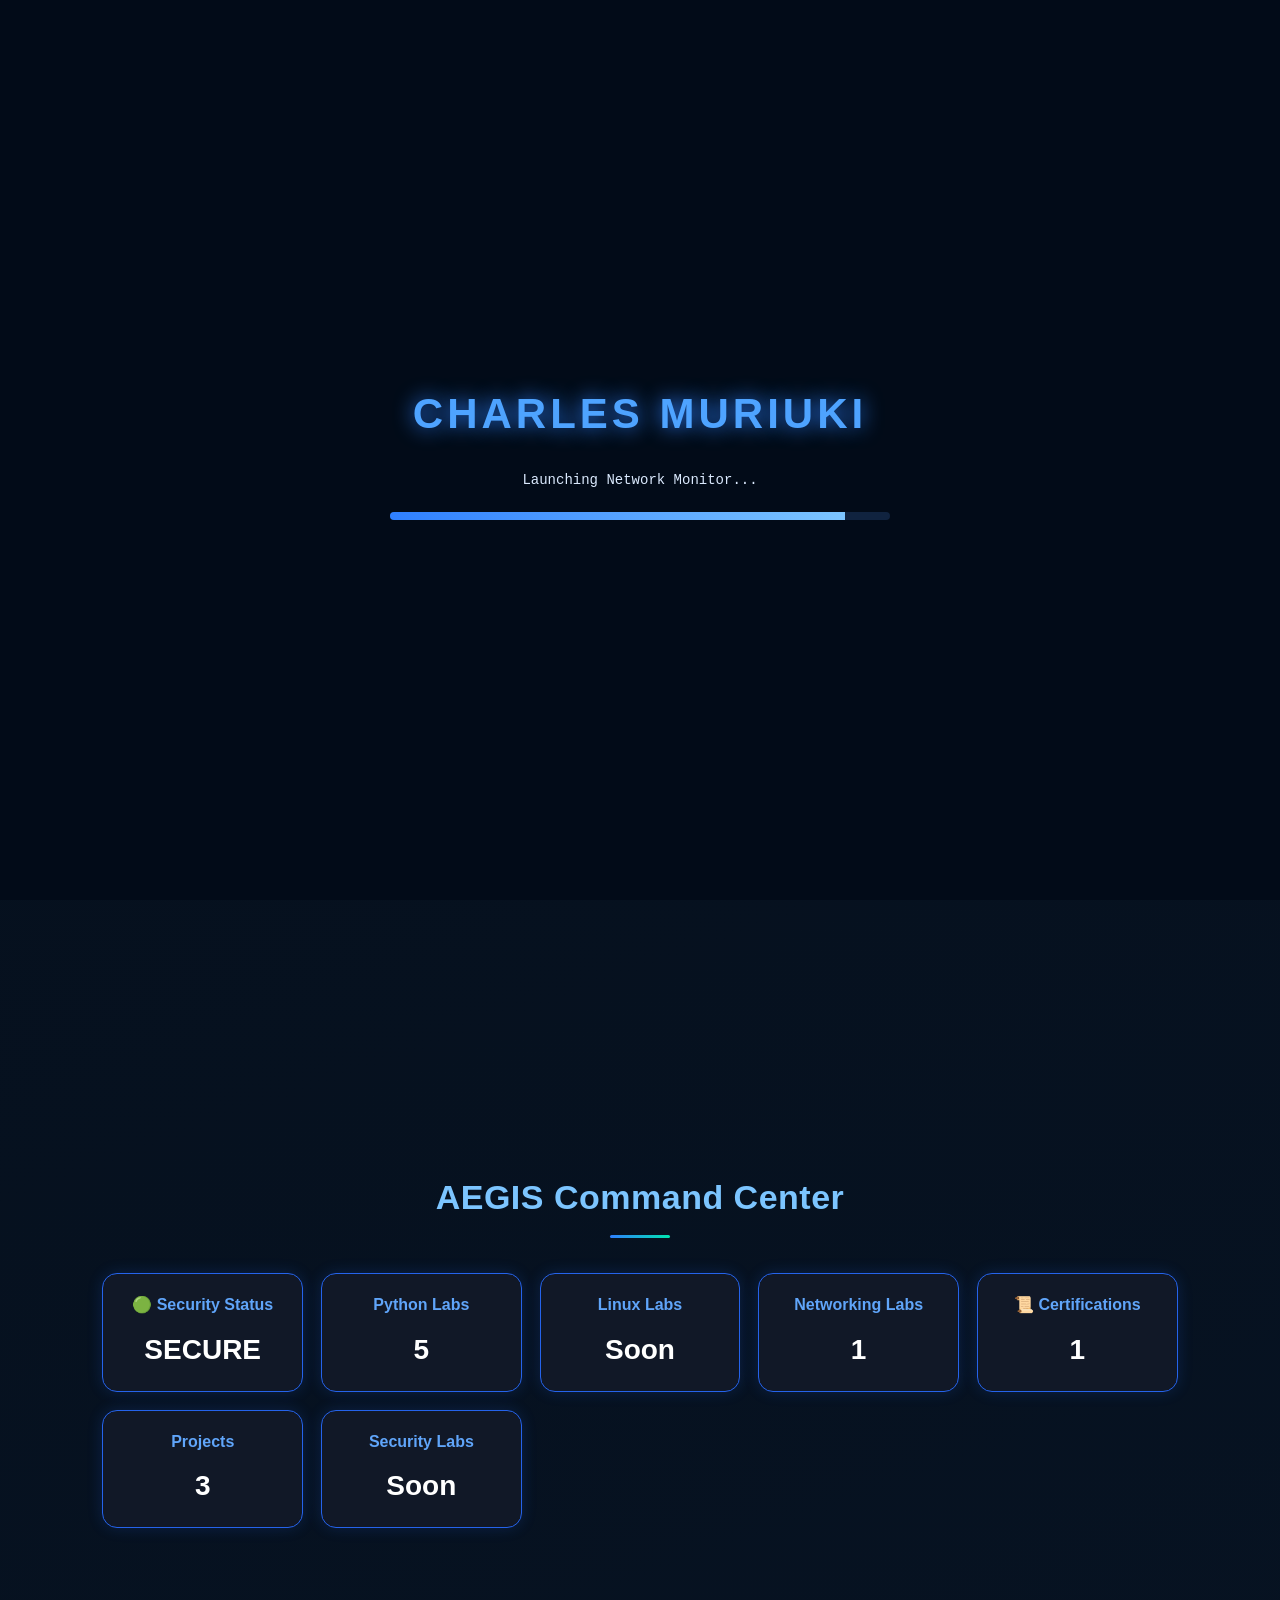
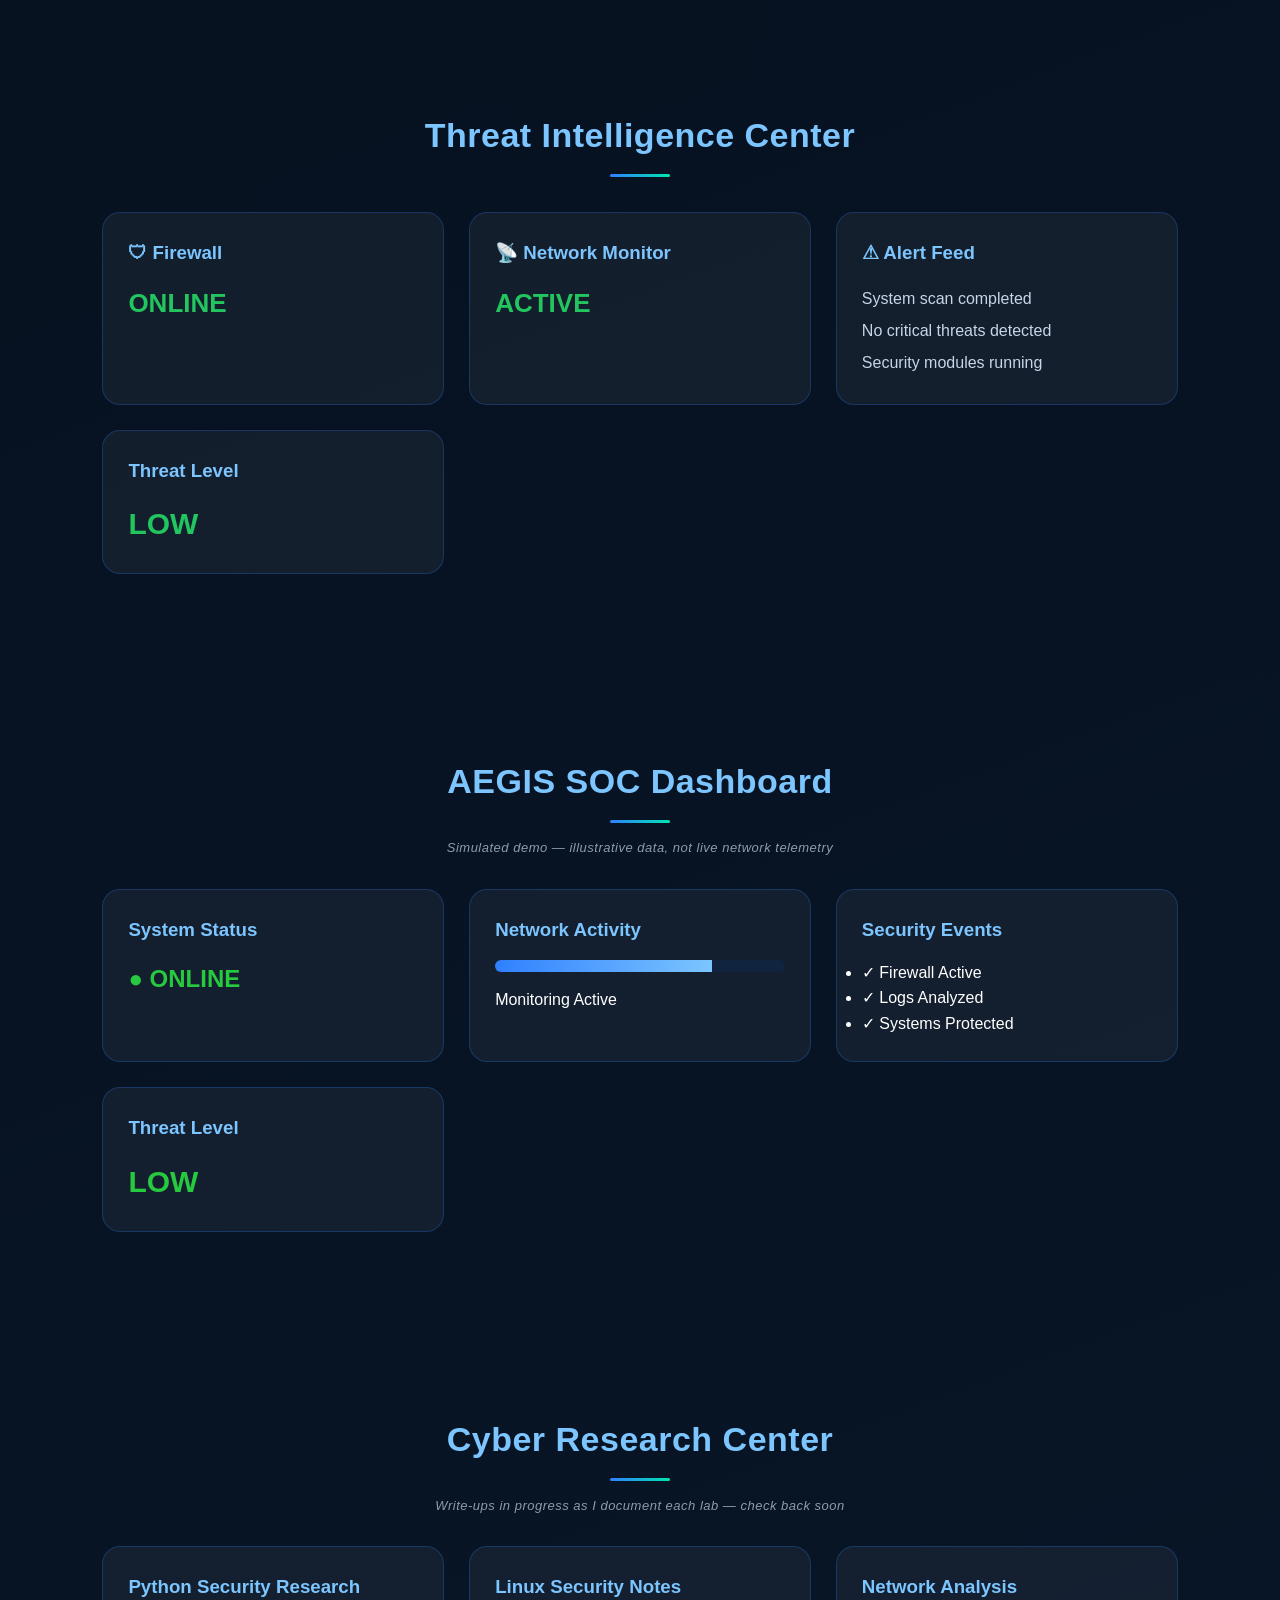
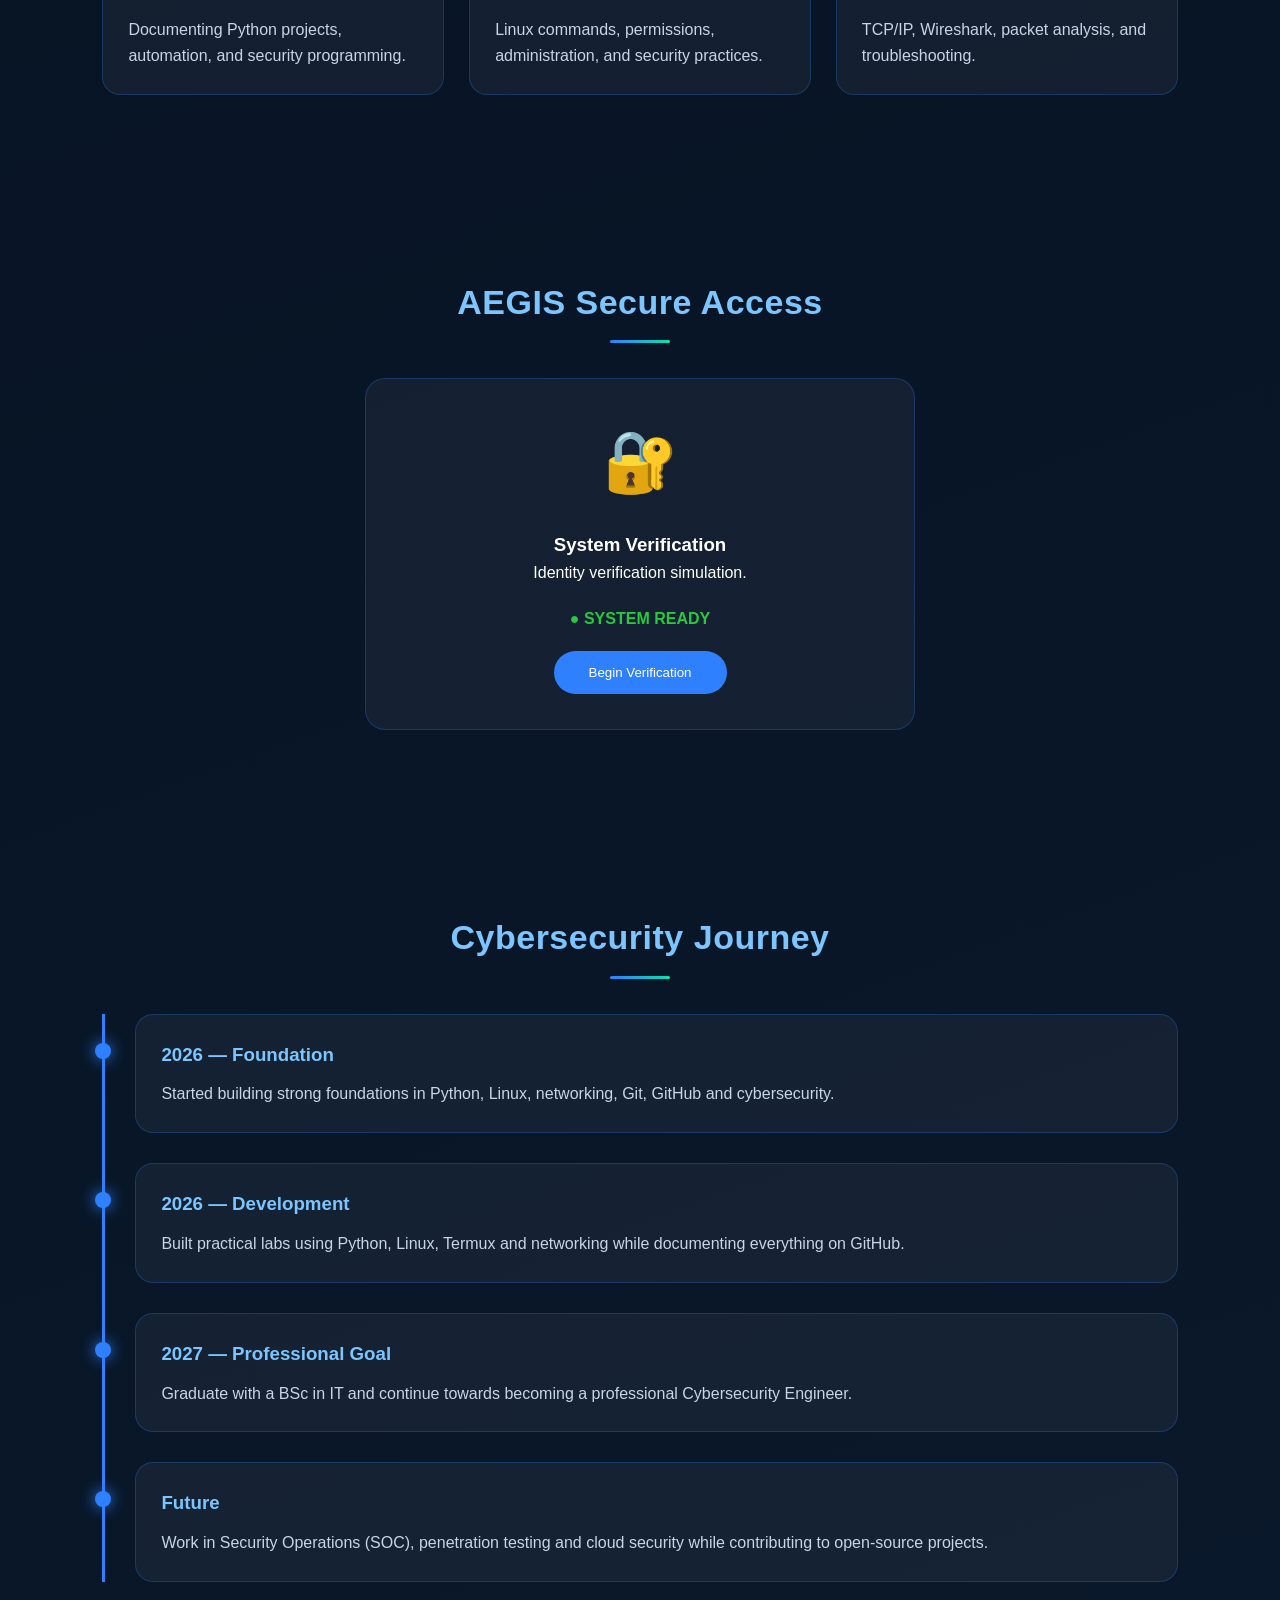
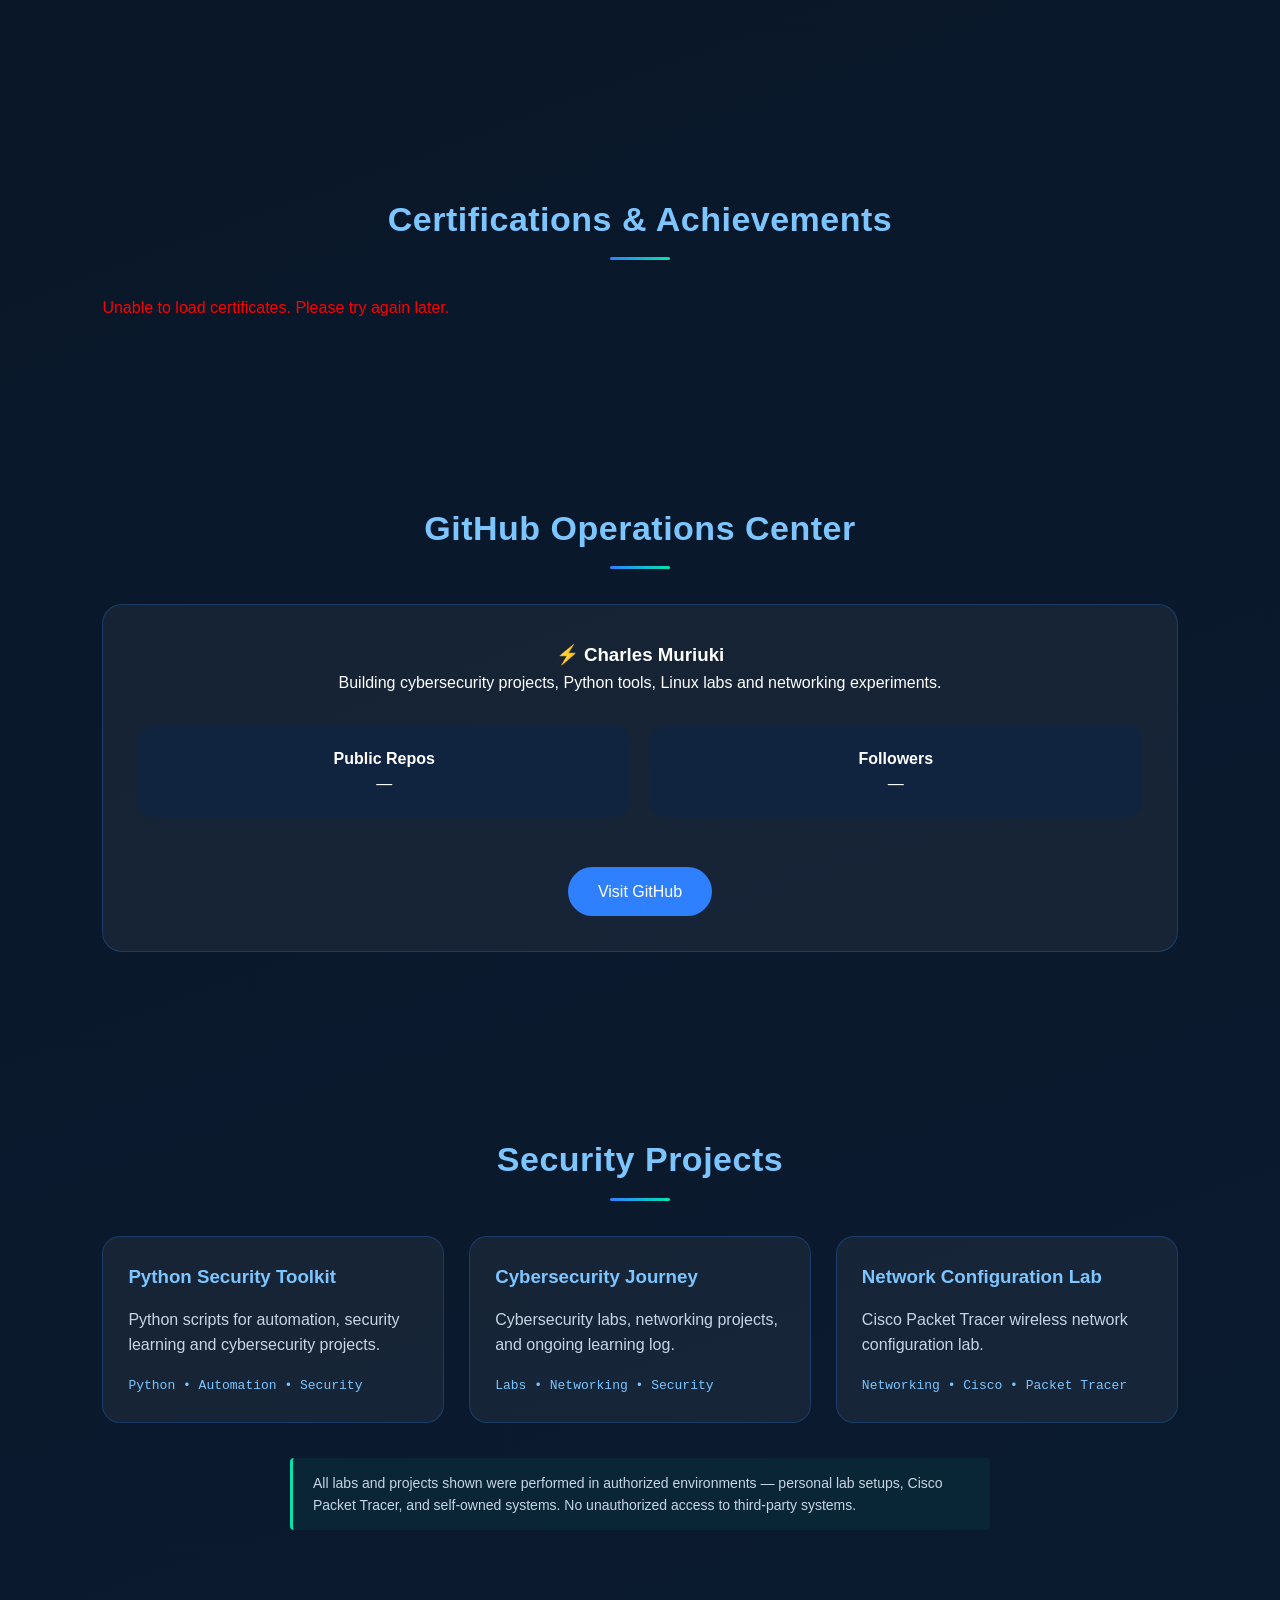
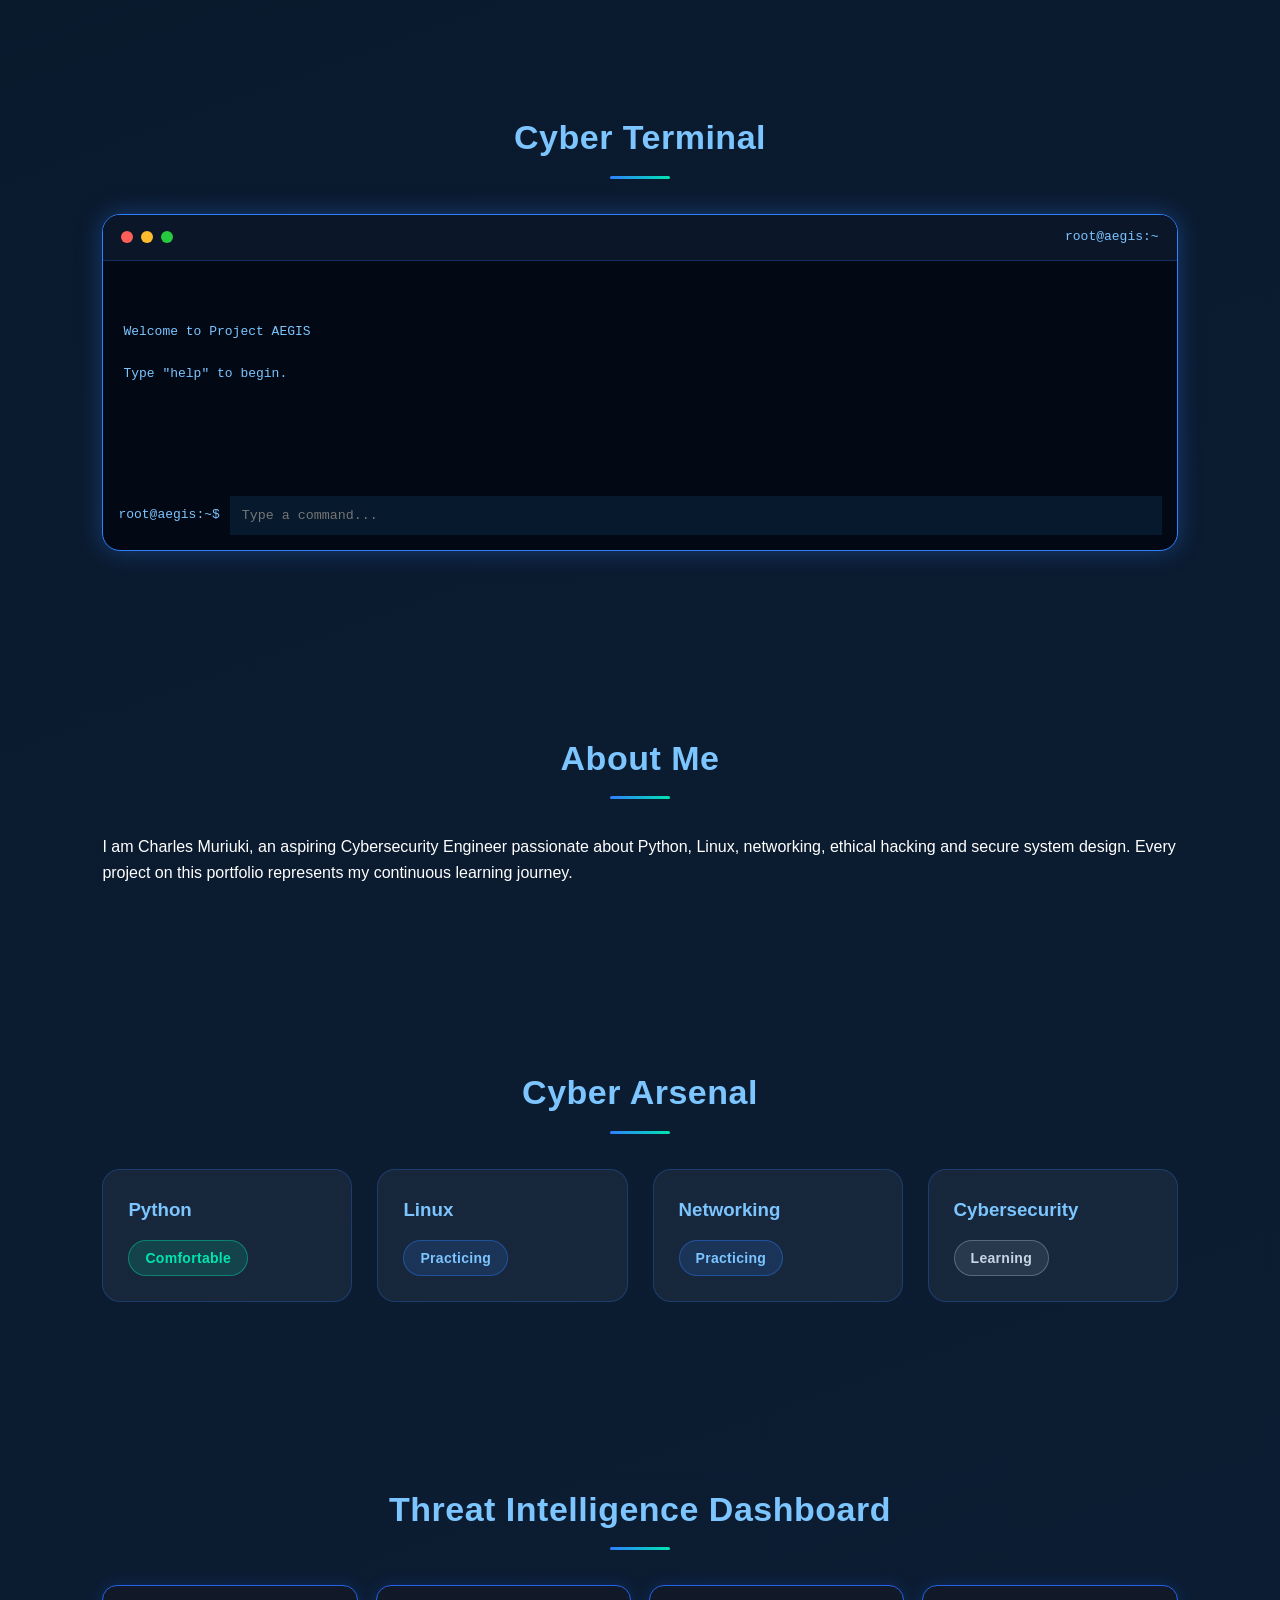
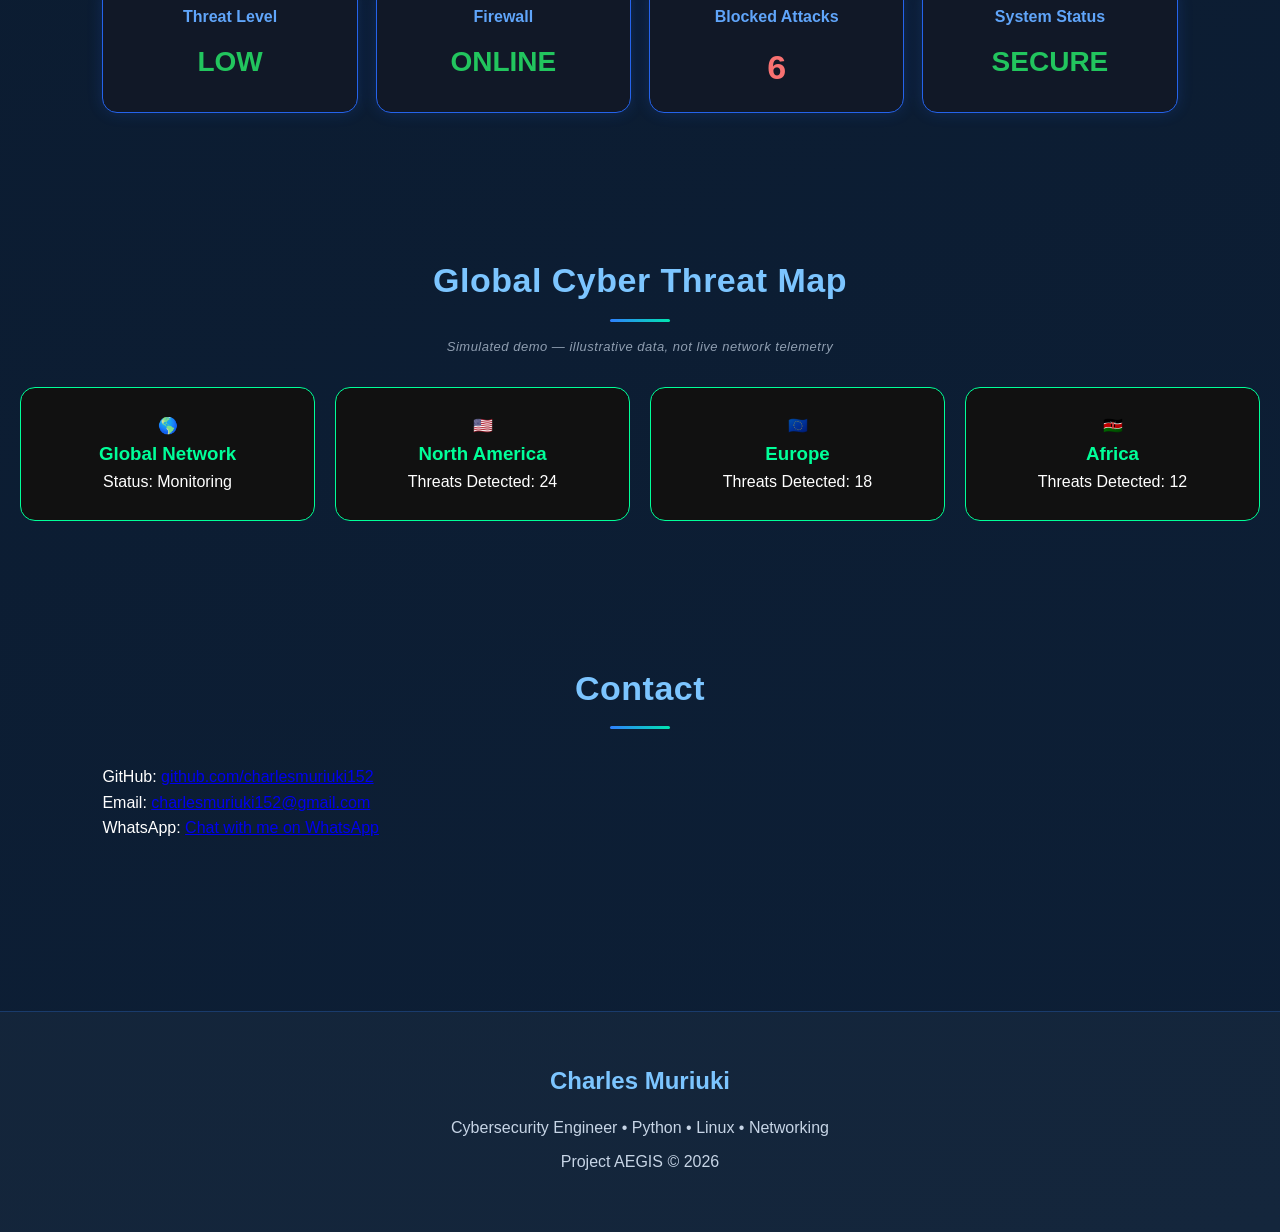
==== index.html @ a52d1a76 "Fix broken GitHub link, remove dead content, honest skill labels, nav fixes" ====
<!DOCTYPE html>
<html lang="en">

<head>

<meta charset="UTF-8">

<meta name="viewport" content="width=device-width, initial-scale=1.0">

<title>Charles Muriuki | Cybersecurity Engineer</title>

<meta name="description"
content="Cybersecurity Engineer Portfolio | Python | Linux | Networking | Cybersecurity">

<meta property="og:title" content="Charles Muriuki | Cybersecurity Engineer">
<meta property="og:description" content="Cybersecurity portfolio showcasing Python security labs, networking projects, and certifications.">
<meta property="og:type" content="website">
<meta property="og:url" content="https://charlesmuriuki152-sketch.github.io/My-Cyber-Security-website-/">
<meta property="og:image" content="https://charlesmuriuki152-sketch.github.io/My-Cyber-Security-website-/assets/og-image.png">
<meta property="og:image:width" content="1200">
<meta property="og:image:height" content="630">

<meta name="twitter:card" content="summary_large_image">
<meta name="twitter:title" content="Charles Muriuki | Cybersecurity Engineer">
<meta name="twitter:description" content="Cybersecurity portfolio showcasing Python security labs, networking projects, and certifications.">
<meta name="twitter:image" content="https://charlesmuriuki152-sketch.github.io/My-Cyber-Security-website-/assets/og-image.png">

<meta name="robots" content="index, follow">
<meta http-equiv="Content-Security-Policy" content="default-src 'self'; style-src 'self' 'unsafe-inline' https://fonts.googleapis.com; font-src https://fonts.gstatic.com; script-src 'self'; img-src 'self' data:; connect-src 'self' https://api.github.com;">

<meta name="referrer" content="strict-origin-when-cross-origin">

<link rel="preconnect" href="https://fonts.googleapis.com">
<link rel="preconnect" href="https://fonts.gstatic.com" crossorigin>
<link rel="stylesheet" href="https://fonts.googleapis.com/css2?family=Rajdhani:wght@500;600;700&family=Inter:wght@400;500;600&display=swap">

<link rel="stylesheet" href="css/style.css?v=20260821d">

<link rel="icon" href="assets/favicon.svg">
<link rel="apple-touch-icon" href="assets/apple-touch-icon.png">

<script type="application/ld+json">
{
  "@context": "https://schema.org",
  "@type": "Person",
  "name": "Charles Muriuki",
  "jobTitle": "Cybersecurity Engineer",
  "url": "https://charlesmuriuki152-sketch.github.io/My-Cyber-Security-website-/",
  "sameAs": [
    "https://github.com/charlesmuriuki152-sketch"
  ],
  "knowsAbout": ["Python", "Linux", "Networking", "Cybersecurity"]
}
</script>

</head>

<body>

<a href="#main-content" class="skip-link">Skip to main content</a>

<!-- =========================
     LOADER
========================= -->

<div id="loader">

<div class="loader-content">

<h1>CHARLES MURIUKI</h1>

<p id="loading-text">Initializing Secure Environment...</p>

<div class="progress-container">

<div id="progress-bar"></div>

</div>

</div>

</div>

<!-- =========================
     PARTICLE BACKGROUND
========================= -->

<canvas id="cyber-bg"></canvas>

<!-- =========================
     NAVIGATION
========================= -->

<nav>

<div class="logo">

AEGIS

</div>

<ul class="nav-links">

<li><a href="#home">Home</a></li>

<li><a href="#about">About</a></li>

<li><a href="#skills">Skills</a></li>

<li><a href="#dashboard">Dashboard</a></li>

<li><a href="#projects">Projects</a></li>

<li><a href="#research">Research</a></li>

<li><a href="#timeline">Journey</a></li>

<li><a href="#certifications">Certificates</a></li>

<li><a href="#github">GitHub</a></li>

<li><a href="#contact">Contact</a></li>

</ul>

</nav>

<!-- =========================
     HERO
========================= -->

<section id="home" class="reveal">

<div class="hero" id="main-content">

<h1 id="typing"></h1>

<h2>Charles Muriuki</h2>

<p>

Ethical Hacker • Python Developer • Linux Enthusiast • Future SOC Analyst

</p>

<button class="status-badge" id="opportunityBtn" type="button">

    <span class="opportunity-text">
        Am available for: click here..
    </span>


    <span class="aegis-scanner" aria-hidden="true"></span>
</button>

<a href="#projects" class="btn">

Explore My Work

</a>

</div>

</section>

<!-- =========================
     COMMAND CENTER
========================= -->

<section id="dashboard" class="reveal">

<h2>AEGIS Command Center</h2>

<div class="dashboard-grid">

<div class="dashboard-card">

<h3>🟢 Security Status</h3>

<p>SECURE</p>

</div>

<div class="dashboard-card">

<h3>Python Labs</h3>

<p id="pythonCount">0</p>

</div>

<div class="dashboard-card">

<h3>Linux Labs</h3>

<p id="linuxCount">0</p>

</div>

<div class="dashboard-card">

<h3>Networking Labs</h3>

<p id="networkCount">0</p>

</div>

<div class="dashboard-card">

<h3>📜 Certifications</h3>

<p id="certCount">0</p>

</div>


<div class="dashboard-card">

<h3>Projects</h3>

<p id="projectCount">0</p>

</div>

<div class="dashboard-card">

<h3>Security Labs</h3>

<p id="securityCount">0</p>
</div>
</div>
</section>

<!-- =========================
     THREAT INTELLIGENCE CENTER
========================= -->

<section id="threat-panel" class="reveal">

<h2>Threat Intelligence Center</h2>

<div class="threat-grid">

<div class="threat-card">

<h3>🛡 Firewall</h3>

<p class="online">ONLINE</p>

</div>

<div class="threat-card">

<h3>📡 Network Monitor</h3>

<p class="online">ACTIVE</p>

</div>

<div class="threat-card">

<h3>⚠ Alert Feed</h3>

<ul id="alerts">

<li>System scan completed</li>

<li>No critical threats detected</li>

<li>Security modules running</li>

</ul>

</div>

<div class="threat-card">

<h3>Threat Level</h3>

<p class="level">LOW</p>

</div>

</div>

</section>

<!-- =========================
     SOC DASHBOARD
========================= -->

<section id="soc" class="reveal">

<h2>AEGIS SOC Dashboard</h2>

<p class="demo-label">Simulated demo — illustrative data, not live network telemetry</p>

<div class="soc-grid">

<div class="soc-card">

<h3>System Status</h3>

<div class="status-online">

● ONLINE

</div>

</div>

<div class="soc-card">

<h3>Network Activity</h3>

<div class="activity-bar">

<span></span>

</div>

<p>Monitoring Active</p>

</div>

<div class="soc-card">

<h3>Security Events</h3>

<ul>

<li>✓ Firewall Active</li>

<li>✓ Logs Analyzed</li>

<li>✓ Systems Protected</li>

</ul>

</div>

<div class="soc-card">

<h3>Threat Level</h3>

<p class="low-threat">

LOW

</p>

</div>

</div>

</section>

<!-- =========================
     RESEARCH CENTER
========================= -->

<section id="research" class="reveal">

<h2>Cyber Research Center</h2>

<p class="demo-label">Write-ups in progress as I document each lab — check back soon</p>

<div class="research-grid">

<div class="research-card">

<h3>Python Security Research</h3>

<p>

Documenting Python projects, automation, and security programming.

</p>

</div>

<div class="research-card">

<h3>Linux Security Notes</h3>

<p>

Linux commands, permissions, administration, and security practices.

</p>

</div>

<div class="research-card">

<h3>Network Analysis</h3>

<p>

TCP/IP, Wireshark, packet analysis, and troubleshooting.

</p>

</div>

</div>

</section>

<!-- =========================
     SECURE ACCESS
========================= -->

<section id="access" class="reveal">

<h2>AEGIS Secure Access</h2>

<div class="access-panel">

<div class="lock-icon">

🔐

</div>

<h3>

System Verification

</h3>

<p>

Identity verification simulation.

</p>

<div class="verify-status">

● SYSTEM READY

</div>

<button id="scanButton">

Begin Verification

</button>

<p id="scanResult"></p>

</div>

</section>

<!-- =========================
     CYBERSECURITY JOURNEY
========================= -->

<section id="timeline" class="reveal">

<h2>Cybersecurity Journey</h2>

<div class="timeline">

<div class="timeline-item">

<h3>2026 — Foundation</h3>

<p>

Started building strong foundations in Python,
Linux, networking, Git, GitHub and cybersecurity.

</p>

</div>

<div class="timeline-item">

<h3>2026 — Development</h3>

<p>

Built practical labs using Python, Linux,
Termux and networking while documenting
everything on GitHub.

</p>

</div>

<div class="timeline-item">

<h3>2027 — Professional Goal</h3>

<p>

Graduate with a BSc in IT and continue
towards becoming a professional
Cybersecurity Engineer.

</p>

</div>

<div class="timeline-item">

<h3>Future</h3>

<p>

Work in Security Operations (SOC),
penetration testing and cloud security
while contributing to open-source projects.

</p>

</div>

</div>

</section>

<!-- =========================
     CERTIFICATIONS
========================= -->

<section id="certifications" class="reveal">

<h2>Certifications & Achievements</h2>

<div class="cert-grid" id="certificate-categories">
</div>


</section>



<!-- =========================
     GITHUB
========================= -->

<section id="github" class="reveal">

<h2>GitHub Operations Center</h2>

<div class="github-card">

<h3>⚡ Charles Muriuki</h3>

<p>

Building cybersecurity projects,
Python tools, Linux labs and networking
experiments.

</p>

<div class="github-stats">

<div>

<h4>Public Repos</h4>

<p id="githubRepoCount">—</p>

</div>

<div>

<h4>Followers</h4>

<p id="githubFollowerCount">—</p>

</div>

</div>

<a href="https://github.com/charlesmuriuki152-sketch"
target="_blank">

Visit GitHub

</a>

</div>

</section>

<!-- =========================
     PROJECTS
========================= -->

<section id="projects" class="reveal">

<h2>Security Projects</h2>

<div class="projects-grid">

<a href="https://github.com/charlesmuriuki152-sketch/PYTHON-" target="_blank" rel="noopener" class="project-card">

<h3>Python Security Toolkit</h3>

<p>

Python scripts for automation,
security learning and cybersecurity projects.

</p>

<div class="tech">

Python • Automation • Security

</div>

</a>

<a href="https://github.com/charlesmuriuki152-sketch/Cybersecurity-Journey" target="_blank" rel="noopener" class="project-card">

<h3>Cybersecurity Journey</h3>

<p>

Cybersecurity labs,
networking projects,
and ongoing learning log.

</p>

<div class="tech">

Labs • Networking • Security

</div>

</a>

<a href="https://github.com/charlesmuriuki152-sketch/Packet-Tracer" target="_blank" rel="noopener" class="project-card">

<h3>Network Configuration Lab</h3>

<p>

Cisco Packet Tracer
wireless network
configuration lab.

</p>

<div class="tech">

Networking • Cisco • Packet Tracer

</div>

</a>

</div>

<p class="ethics-note">
All labs and projects shown were performed in authorized environments —
personal lab setups, Cisco Packet Tracer, and self-owned systems. No
unauthorized access to third-party systems.
</p>

</section>

<!-- =========================
     TERMINAL
========================= -->

<section id="terminal" class="reveal">

<h2>Cyber Terminal</h2>

<div class="terminal-window">

<div class="terminal-header">

<div class="terminal-buttons">

<span class="red"></span>

<span class="yellow"></span>

<span class="green"></span>

</div>

<div class="terminal-title">

root@aegis:~

</div>

</div>

<div id="terminal-output">

Welcome to Project AEGIS

Type "help" to begin.

</div>

<div class="terminal-input-row">

<span class="prompt">

root@aegis:~$

</span>

<input
id="terminal-input"
type="text"
autocomplete="off"
aria-label="Terminal command input"
placeholder="Type a command...">

</div>

</div>

</section>

<!-- =========================
     ABOUT
========================= -->

<section id="about" class="reveal">

<h2>About Me</h2>

<p>

I am Charles Muriuki, an aspiring Cybersecurity Engineer
passionate about Python, Linux, networking,
ethical hacking and secure system design.

Every project on this portfolio represents
my continuous learning journey.

</p>

</section>

<!-- =========================
     SKILLS
========================= -->

<section id="skills" class="reveal">

<h2>Cyber Arsenal</h2>

<div class="cards">

<div class="skill-box">

<h3>Python</h3>

<span class="skill-level level-high">Comfortable</span>

</div>

<div class="skill-box">

<h3>Linux</h3>

<span class="skill-level level-mid">Practicing</span>

</div>

<div class="skill-box">

<h3>Networking</h3>

<span class="skill-level level-mid">Practicing</span>

</div>

<div class="skill-box">

<h3>Cybersecurity</h3>

<span class="skill-level level-learning">Learning</span>

</div>

</div>

</section>

<section id="threats" class="reveal">

<h2>Threat Intelligence Dashboard</h2>

<div class="dashboard-grid">

<div class="dashboard-card">

<h3>Threat Level</h3>

<p class="level">LOW</p>

</div>

<div class="dashboard-card">

<h3>Firewall</h3>

<p class="online">ONLINE</p>

</div>

<div class="dashboard-card">

<h3>Blocked Attacks</h3>

<p id="blockedCount">0</p>

</div>

<div class="dashboard-card">

<h3>System Status</h3>

<p class="online">SECURE</p>

</div>

</div>

</section>
<!-- ==========================
     GLOBAL THREAT MAP
========================== -->

<section id="map" class="reveal">

<h2>Global Cyber Threat Map</h2>

<p class="demo-label">Simulated demo — illustrative data, not live network telemetry</p>

<div class="threat-map">

<div class="country">
🌎
<h3>Global Network</h3>
<p>Status: Monitoring</p>
</div>

<div class="country">
🇺🇸
<h3>North America</h3>
<p>Threats Detected: 24</p>
</div>

<div class="country">
🇪🇺
<h3>Europe</h3>
<p>Threats Detected: 18</p>
</div>

<div class="country">
🇰🇪
<h3>Africa</h3>
<p>Threats Detected: 12</p>
</div>

</div>

</section>
<!-- =========================
     CONTACT
========================= -->

<section id="contact" class="reveal">

<h2>Contact</h2>

<p>

GitHub:
<a href="https://github.com/charlesmuriuki152-sketch" target="_blank" rel="noopener noreferrer">

github.com/charlesmuriuki152

</a>

</p>

<p>

Email:
<a href="mailto:charlesmuriuki152@gmail.com">
charlesmuriuki152@gmail.com
</a>

</p>

<p>

WhatsApp:
<a href="https://wa.me/254756152477" target="_blank" rel="noopener">
Chat with me on WhatsApp
</a>

</p>

</section>

<!-- =========================
     FOOTER
========================= -->

<footer>

<h2>Charles Muriuki</h2>

<p>

Cybersecurity Engineer • Python • Linux • Networking

</p>

<p>

Project AEGIS © 2026

</p>

</footer>

 <script src="js/script.js?v=20260821d"></script> 
 <script src="js/certificates.js?v=20260821d"></script> 


<!-- =========================
     CYBERSECURITY OPPORTUNITIES MODAL
========================= -->
<div id="opportunityModal" class="opportunity-modal">

    <div class="opportunity-modal-content">

        <button class="opportunity-close" id="closeOpportunity" type="button">
            &times;
        </button>

        <p class="opportunity-label">CURRENTLY OPEN TO</p>

        <h2>Cybersecurity Opportunities</h2>

        <p class="opportunity-intro">
            I am open to opportunities where I can apply and continue
            developing my cybersecurity skills.
        </p>

        <div class="opportunity-list">

            <div class="opportunity-item">
                <span>🛡️</span>
                <div>
                    <strong>Cybersecurity Internships</strong>
                    <p>Hands-on security operations and practical experience.</p>
                </div>
            </div>

            <div class="opportunity-item">
                <span>🛰️</span>
                <div>
                    <strong>SOC Analyst / SOC Internships</strong>
                    <p>Security monitoring, incident analysis and threat detection.</p>
                </div>
            </div>

            <div class="opportunity-item">
                <span>☁️</span>
                <div>
                    <strong>Cloud Security</strong>
                    <p>Cloud infrastructure security and security monitoring.</p>
                </div>
            </div>

            <div class="opportunity-item">
                <span>🧑‍💻</span>
                <div>
                    <strong>Ethical Hacking & Penetration Testing</strong>
                    <p>Vulnerability assessment, reconnaissance and security testing.</p>
                </div>
            </div>

            <div class="opportunity-item">
                <span>🔐</span>
                <div>
                    <strong>Junior Cybersecurity Roles</strong>
                    <p>Entry-level roles focused on practical security engineering.</p>
                </div>
            </div>

            <div class="opportunity-item">
                <span>⚙️</span>
                <div>
                    <strong>Security Engineering Opportunities</strong>
                    <p>Building, securing and improving technical systems.</p>
                </div>
            </div>

        </div>

        <button class="opportunity-contact" id="contactOpportunity" type="button">
            Contact Charles
        </button>

    </div>

</div>

</body>

</html>
---- css/style.css ----
/* ======================================
   PROJECT AEGIS v2
   Author: Charles Muriuki
====================================== */

/* Fonts loaded via <link> in index.html head for faster, more reliable loading */

:root{

--bg:#050f1c;
--bg2:#0d1f36;
--primary:#2f80ff;
--secondary:#7cc5ff;
--accent:#00e5b0;
--text:#ffffff;
--muted:#c7d5e6;
--card:rgba(255,255,255,.05);
--card-border:rgba(47,128,255,.25);

}

*{

margin:0;
padding:0;
box-sizing:border-box;

}

html{

scroll-behavior:smooth;
max-width:100%;
overflow-x:hidden;

}

body{

font-family:'Inter',Arial,Helvetica,sans-serif;
background:linear-gradient(160deg,var(--bg),var(--bg2));
color:var(--text);
overflow-x:hidden;
line-height:1.6;

}

h1,h2,h3,.logo{

font-family:'Rajdhani','Inter',Arial,sans-serif;

}

/* ==========================
   PARTICLE BACKGROUND
========================== */

#cyber-bg{

position:fixed;
top:0;
left:0;
width:100%;
height:100%;
z-index:-1;

}

/* ==========================
   NAVIGATION
========================== */

nav{

position:fixed;
top:0;
left:0;
width:100%;
display:flex;
justify-content:space-between;
align-items:center;
padding:18px 8%;
background:rgba(6,19,33,.95);
backdrop-filter:blur(10px);
border-bottom:1px solid rgba(47,128,255,.25);
z-index:1000;

}

.logo{

font-size:28px;
font-weight:bold;
letter-spacing:3px;
color:var(--secondary);

}

.nav-links{

display:flex;
list-style:none;
gap:25px;

}

.nav-links a{

text-decoration:none;
color:white;
transition:.3s;

}

.nav-links a:hover{

color:var(--secondary);

}

/* ==========================
   HERO
========================== */

.hero{

min-height:100vh;
display:flex;
flex-direction:column;
justify-content:center;
align-items:center;
text-align:center;
padding:120px 20px 60px;

}

.hero h1{

font-size:52px;
font-weight:700;
letter-spacing:1px;
background:linear-gradient(90deg,var(--secondary),var(--accent));
-webkit-background-clip:text;
background-clip:text;
color:transparent;
text-shadow:0 0 30px rgba(47,128,255,.35);
margin-bottom:20px;

}

.hero h2{

font-size:30px;
margin-bottom:20px;

}

.hero p{

max-width:700px;
font-size:18px;
color:var(--muted);

}

.btn{

display:inline-block;
margin-top:35px;
padding:14px 35px;
background:linear-gradient(135deg,var(--primary),#1b5fd6);
color:white;
font-weight:600;
letter-spacing:.5px;
text-decoration:none;
border-radius:30px;
transition:.3s;

}

.btn:hover{

transform:translateY(-4px);
box-shadow:0 0 30px rgba(47,128,255,.55),0 0 12px var(--accent);

}

/* ==========================
   LOADER
========================== */

#loader{
    position:fixed;
    top:0;
    left:0;
    right:0;
    bottom:0;
    background:#020b18;
    z-index:99999;
    display:flex;
    align-items:center;
    justify-content:center;
    overflow:hidden;
    box-sizing:border-box;
}

.loader-content{
    position:relative;
    width:calc(100% - 40px);
    max-width:500px;
    min-width:0;
    margin:0;
    padding:0;
    box-sizing:border-box;
    text-align:center;
}

.loader-content h1{
    font-size:clamp(26px,8vw,42px);
    letter-spacing:clamp(2px,1vw,4px);
    color:#4ea3ff;
    text-shadow:0 0 20px #2f80ff;
    margin:0 0 20px;
}

#loading-text{
    display:block;
    width:100%;
    height:24px;
    line-height:24px;
    margin:0 0 20px;
    padding:0;
    box-sizing:border-box;
    font-family:monospace;
    font-size:14px;
    color:#dbeafe;
    text-align:center;
    white-space:nowrap;
    overflow:hidden;
}

.progress-container{
    display:block;
    width:100%;
    height:8px;
    margin:0;
    padding:0;
    box-sizing:border-box;
    background:#10233f;
    border-radius:30px;
    overflow:hidden;
}

#progress-bar{
    display:block;
    width:0%;
    height:100%;
    margin:0;
    padding:0;
    box-sizing:border-box;
    background:linear-gradient(90deg,#2f80ff,#7cc5ff);
}
/* ==========================
   SECTIONS
========================== */

section{

padding:90px 8%;

}

section h2{

font-size:34px;
font-weight:700;
letter-spacing:.5px;
text-align:center;
margin-bottom:35px;
color:var(--secondary);
position:relative;
padding-bottom:14px;

}

section h2::after{

content:"";
position:absolute;
bottom:0;
left:50%;
transform:translateX(-50%);
width:60px;
height:3px;
border-radius:3px;
background:linear-gradient(90deg,var(--primary),var(--accent));

}

.demo-label{

text-align:center;
font-size:13px;
color:var(--muted);
opacity:.7;
letter-spacing:.5px;
margin-top:-20px;
margin-bottom:30px;
font-style:italic;

}

.skip-link{

position:absolute;
top:-60px;
left:10px;
background:var(--primary);
color:white;
padding:12px 20px;
border-radius:8px;
z-index:9999;
text-decoration:none;
font-weight:600;
transition:top .2s;

}

.skip-link:focus{

top:10px;

}

.ethics-note{

max-width:700px;
margin:35px auto 0;
padding:14px 20px;
border-left:3px solid var(--accent);
background:rgba(0,229,176,.06);
color:var(--muted);
font-size:14px;
line-height:1.6;
border-radius:4px;

}

/* ==========================
   DASHBOARD
========================== */

.dashboard-grid{

display:grid;
grid-template-columns:repeat(auto-fit,minmax(240px,1fr));
gap:25px;

}

.dashboard-card{

background:var(--card);
border:1px solid rgba(47,128,255,.25);
border-radius:18px;
padding:25px;
text-align:center;
transition:.3s;

}

.dashboard-card:hover{

transform:translateY(-8px);
box-shadow:0 0 25px rgba(47,128,255,.4);

}

.dashboard-card h3{

color:var(--secondary);
margin-bottom:15px;

}

.dashboard-card p{

font-size:30px;
font-weight:bold;

}

/* ==========================
   THREAT CENTER
========================== */

.threat-grid{

display:grid;
grid-template-columns:repeat(auto-fit,minmax(260px,1fr));
gap:25px;

}

.threat-card{

background:var(--card);
border:1px solid rgba(47,128,255,.25);
border-radius:18px;
padding:25px;

}

.threat-card h3{

color:var(--secondary);
margin-bottom:15px;

}

.online{

color:#27c93f;
font-weight:bold;

}

.level{

color:#27c93f;
font-size:28px;
font-weight:bold;

}

#alerts{

list-style:none;
line-height:2;
color:var(--muted);

}

/* ==========================
   SOC DASHBOARD
========================== */

.soc-grid{

display:grid;
grid-template-columns:repeat(auto-fit,minmax(260px,1fr));
gap:25px;

}

.soc-card{

background:var(--card);
border:1px solid rgba(47,128,255,.25);
border-radius:18px;
padding:25px;

}

.soc-card h3{

color:var(--secondary);
margin-bottom:15px;

}

.status-online{

color:#27c93f;
font-size:24px;
font-weight:bold;

}

.activity-bar{

height:12px;
background:#10233f;
border-radius:20px;
overflow:hidden;
margin:15px 0;

}

.activity-bar span{

display:block;
height:100%;
width:75%;
background:linear-gradient(90deg,#2f80ff,#7cc5ff);
animation:activity 2s infinite alternate;

}

@keyframes activity{

from{width:40%;}
to{width:85%;}

}

.low-threat{

color:#27c93f;
font-size:30px;
font-weight:bold;

}

/* ==========================
   RESEARCH CENTER
========================== */

.research-grid{

display:grid;
grid-template-columns:repeat(auto-fit,minmax(280px,1fr));
gap:25px;

}

.research-card{

background:var(--card);
border:1px solid rgba(47,128,255,.25);
border-radius:18px;
padding:25px;
transition:.3s;

}

.research-card:hover{

transform:translateY(-8px);
box-shadow:0 0 25px rgba(47,128,255,.4);

}

.research-card h3{

color:var(--secondary);
margin-bottom:15px;

}

.research-card p{

color:var(--muted);

}

.research-card button{

margin-top:20px;
padding:12px 24px;
border:none;
border-radius:25px;
background:var(--primary);
color:white;
cursor:pointer;
transition:.3s;

}

.research-card button:hover{

transform:translateY(-3px);

}

/* ==========================
   ACCESS PANEL
========================== */

.access-panel{

max-width:550px;
margin:auto;
background:var(--card);
border:1px solid rgba(47,128,255,.25);
border-radius:20px;
padding:35px;
text-align:center;

}

.lock-icon{

font-size:60px;
margin-bottom:20px;

}

.verify-status{

margin:20px 0;
color:#27c93f;
font-weight:bold;

}

#scanButton{

padding:14px 35px;
border:none;
border-radius:30px;
background:var(--primary);
color:white;
cursor:pointer;
transition:.3s;

}

#scanButton:hover{

transform:translateY(-3px);
box-shadow:0 0 20px var(--primary);

}
/* ==========================
   TIMELINE
========================== */

.timeline{

border-left:3px solid var(--primary);
padding-left:30px;

}

.timeline-item{

position:relative;
background:var(--card);
border:1px solid rgba(47,128,255,.25);
border-radius:18px;
padding:25px;
margin-bottom:30px;

}

.timeline-item::before{

content:"";
position:absolute;
left:-41px;
top:28px;
width:16px;
height:16px;
background:var(--primary);
border-radius:50%;
box-shadow:0 0 15px var(--primary);

}

.timeline-item h3{

color:var(--secondary);
margin-bottom:12px;

}

.timeline-item p{

color:var(--muted);

}

/* ==========================
   CERTIFICATIONS
========================== */

.cert-grid{

display:grid;
grid-template-columns:repeat(auto-fit,minmax(250px,1fr));
gap:25px;

}

.cert-card{

background:var(--card);
border:1px solid rgba(47,128,255,.25);
border-radius:18px;
padding:25px;
transition:.3s;

}

.cert-card:hover{

transform:translateY(-6px);
box-shadow:0 0 20px rgba(47,128,255,.4);

}

.cert-card h3{

color:var(--secondary);
margin-bottom:12px;

}

.cert-card span{

display:inline-block;
margin-top:18px;
padding:8px 16px;
background:#10233f;
border-radius:20px;
color:var(--secondary);
font-size:14px;

}

/* ==========================
   GITHUB
========================== */

.github-card{

background:var(--card);
border:1px solid rgba(47,128,255,.25);
border-radius:20px;
padding:35px;
text-align:center;

}

.github-stats{

display:grid;
grid-template-columns:repeat(auto-fit,minmax(140px,1fr));
gap:20px;
margin:30px 0;

}

.github-stats div{

background:#10233f;
padding:20px;
border-radius:15px;

}

.github-card a{

display:inline-block;
margin-top:20px;
padding:12px 30px;
background:var(--primary);
color:white;
text-decoration:none;
border-radius:30px;
transition:.3s;

}

.github-card a:hover{

box-shadow:0 0 20px var(--primary);

}

/* ==========================
   BLOG
========================== */

.blog-grid{

display:grid;
grid-template-columns:repeat(auto-fit,minmax(280px,1fr));
gap:25px;

}

.blog-card{

background:var(--card);
border:1px solid rgba(47,128,255,.25);
border-radius:18px;
padding:25px;
transition:.3s;

}

.blog-card:hover{

transform:translateY(-6px);

}

.blog-card h3{

color:var(--secondary);
margin-bottom:15px;

}

.blog-card span{

display:inline-block;
margin-top:18px;
color:var(--secondary);

}

/* ==========================
   PROJECTS
========================== */

.projects-grid{

display:grid;
grid-template-columns:repeat(auto-fit,minmax(280px,1fr));
gap:25px;

}

.project-card{

background:var(--card);
border:1px solid rgba(47,128,255,.25);
border-radius:18px;
padding:25px;
transition:.3s;
display:block;
text-decoration:none;
cursor:pointer;

}

.project-card:hover{

transform:translateY(-8px);
box-shadow:0 0 25px rgba(47,128,255,.4);

}

.project-card h3{

color:var(--secondary);
margin-bottom:15px;

}

.project-card p{

color:var(--muted);

}

.tech{

margin-top:18px;
color:var(--secondary);
font-family:monospace;

}
/* ==========================
   TERMINAL
========================== */

.terminal-window{

background:#020814;
border:1px solid var(--primary);
border-radius:18px;
overflow:hidden;
box-shadow:0 0 25px rgba(47,128,255,.35);

}

.terminal-header{

display:flex;
justify-content:space-between;
align-items:center;
padding:12px 18px;
background:#0b1628;
border-bottom:1px solid rgba(47,128,255,.25);

}

.terminal-buttons{

display:flex;
gap:8px;

}

.red,.yellow,.green{

width:12px;
height:12px;
border-radius:50%;

}

.red{background:#ff5f56;}
.yellow{background:#ffbd2e;}
.green{background:#27c93f;}

.terminal-title{

font-family:monospace;
color:var(--secondary);

}

#terminal-output{

min-height:220px;
padding:20px;
font-family:monospace;
white-space:pre-line;
color:#7cc5ff;

}

.terminal-input-row{

display:flex;
align-items:center;
padding:15px;
gap:10px;

}

.prompt{

font-family:monospace;
color:var(--secondary);

}

#terminal-input{

flex:1;
background:#07192d;
border:none;
outline:none;
padding:12px;
color:white;
font-family:monospace;

}

/* ==========================
   SKILLS
========================== */

.cards{

display:grid;
grid-template-columns:repeat(auto-fit,minmax(250px,1fr));
gap:25px;

}

.skill-box{

background:var(--card);
border:1px solid rgba(47,128,255,.25);
border-radius:18px;
padding:25px;

}

.skill-box h3{

color:var(--secondary);
margin-bottom:15px;

}

.skill-level{

display:inline-block;
padding:6px 16px;
border-radius:20px;
font-size:14px;
font-weight:600;
letter-spacing:.3px;

}

.skill-level.level-high{

background:rgba(0,229,176,.15);
color:var(--accent);
border:1px solid rgba(0,229,176,.4);

}

.skill-level.level-mid{

background:rgba(47,128,255,.15);
color:var(--secondary);
border:1px solid rgba(47,128,255,.4);

}

.skill-level.level-learning{

background:rgba(199,213,230,.1);
color:var(--muted);
border:1px solid rgba(199,213,230,.3);

}

/* ==========================
   FOOTER
========================== */

footer{

margin-top:80px;
padding:50px 20px;
text-align:center;
border-top:1px solid rgba(47,128,255,.25);
background:rgba(255,255,255,.03);

}

footer h2{

color:var(--secondary);
margin-bottom:15px;

}

footer p{

color:var(--muted);
margin:8px 0;

}

/* ==========================
   REVEAL
========================== */

.reveal{

opacity:0;
transform:translateY(40px);
transition:all .8s ease;

}

.reveal.active{

opacity:1;
transform:translateY(0);

}

/* ==========================
   MOBILE
========================== */

@media (max-width:768px){

nav{

flex-direction:column;
padding:15px;

}

.nav-links{

flex-wrap:wrap;
justify-content:center;
gap:15px;
margin-top:15px;

}

.hero{

min-height:auto;
padding-top:130px;
padding-bottom:60px;

}

.hero h1{

font-size:34px;

}

.hero h2{

font-size:24px;

}

.hero p{

font-size:16px;

}

section{

padding:55px 20px;

}

section h2{

font-size:28px;

}

.loader-content h1{

font-size:28px;
letter-spacing:2px;

}

.progress-container{

height:6px;

}

.dashboard-card p,
.low-threat{

font-size:24px;

}

}

/* ==========================
   SELECTION & SCROLLBAR
========================== */

::selection{

background:var(--primary);
color:white;

}

::-webkit-scrollbar{

width:8px;

}

::-webkit-scrollbar-track{

background:#061321;

}

::-webkit-scrollbar-thumb{

background:var(--primary);
border-radius:20px;

}
/* ==========================
   THREAT DASHBOARD
========================== */

.dashboard-grid{
    display:grid;
    grid-template-columns:repeat(auto-fit,minmax(220px,1fr));
    gap:20px;
    margin-top:30px;
}

.dashboard-grid{
    display:grid;
    grid-template-columns:repeat(auto-fit,minmax(200px,1fr));
    gap:18px;
    margin-top:30px;
}

.dashboard-card{
    background:#111827;
    border:1px solid #2563eb;
    border-radius:15px;
    padding:18px;
    text-align:center;
    transition:.3s;
    box-shadow:0 0 15px rgba(37,99,235,.2);
}

.dashboard-card:hover{
    transform:translateY(-6px);
    box-shadow:0 0 25px rgba(37,99,235,.5);
}

.dashboard-card h3{
    color:#60a5fa;
    margin-bottom:10px;
    font-size:1rem;
}

.dashboard-card p{
    font-size:28px;
    font-weight:bold;
    margin:0;
}

.level{
    color:#22c55e;
    font-size:30px;
    font-weight:bold;
}

.online{
    color:#22c55e;
    font-size:26px;
    font-weight:bold;
}

#blockedCount{
    color:#f87171;
    font-size:34px;
    font-weight:bold;
}
/* ==========================
   GLOBAL THREAT MAP
========================== */

#map {
    padding: 50px 20px;
    text-align: center;
}

.threat-map {
    display: grid;
    grid-template-columns: repeat(auto-fit, minmax(220px, 1fr));
    gap: 20px;
    margin-top: 30px;
}

.country {
    background: #111;
    padding: 25px;
    border-radius: 15px;
    border: 1px solid #00ff99;
    transition: 0.3s;
}

.country:hover {
    transform: translateY(-10px);
    box-shadow: 0 0 20px #00ff99;
}

.country h3 {
    color: #00ff99;
}

.country p {
    color: white;
}
.certificate-card{
    background:#111827;
    border:1px solid #00ff88;
    border-radius:12px;
    padding:20px;
    margin-bottom:20px;
    transition:.3s;
}

.certificate-card:hover{
    transform:translateY(-5px);
}

.certificate-card h3{
    color:#00ff88;
    margin-bottom:10px;
}
#certificate-categories {
    display: grid;
    gap: 16px;
}

.certificate-category {
    border: 1px solid #22c55e;
    border-radius: 18px;
    background: rgba(10, 15, 30, 0.95);
    overflow: hidden;
    box-shadow: 0 10px 30px rgba(0, 0, 0, 0.25);
}

.certificate-category-toggle {
    width: 100%;
    display: flex;
    justify-content: space-between;
    align-items: center;
    padding: 18px 20px;
    background: transparent;
    border: none;
    color: #e5e7eb;
    font-size: 1rem;
    font-weight: 700;
    cursor: pointer;
    text-align: left;
}

.certificate-category-toggle .chevron {
    margin-left: 8px;
    transition: transform 0.2s ease;
}

.certificate-category.open .certificate-category-toggle .chevron {
    transform: rotate(180deg);
}

.certificate-list {
    display: none;
    padding: 0 20px 20px;
}

.certificate-category.open .certificate-list {
    display: block;
}

.certificate-item {
    display: flex;
    gap: 12px;
    padding: 14px 0;
    border-top: 1px solid rgba(148, 163, 184, 0.18);
}

.certificate-number {
    min-width: 28px;
    color: #22c55e;
    font-weight: 800;
}

.certificate-title {
    margin: 0 0 10px;
    color: #f8fafc;
    font-size: 1.02rem;
}

.view-github-btn,
.github-repo-btn {
    display: inline-block;
    background: #22c55e;
    color: #08131f;
    text-decoration: none;
    padding: 10px 14px;
    border-radius: 12px;
    font-weight: 800;
    transition: 0.2s ease;
}

/* Desktop hover */
@media (hover: hover) {
    .view-github-btn:hover,
    .github-repo-btn:hover {
        background: #16a34a;
        transform: translateY(-1px);
    }
}

/* Phone/tablet touch */
@media (hover: none) {
    .view-github-btn:active,
    .github-repo-btn:active {
        background: #16a34a;
        animation: buttonTremble 0.18s ease;
    }
}

@keyframes buttonTremble {
    0% {
        transform: translateX(0) scale(0.97);
    }

    25% {
        transform: translateX(-2px) scale(0.97);
    }

    50% {
        transform: translateX(2px) scale(0.97);
    }

    75% {
        transform: translateX(-1px) scale(0.97);
    }

    100% {
        transform: translateX(0) scale(0.97);
    }
}

.github-repo-wrap {
    margin-top: 18px;
    text-align: center;
}


/* ==========================
   CYBERSECURITY OPPORTUNITIES
========================== */

/* ==========================
   AEGIS OPPORTUNITY BUTTON
   THIN ANIMATED RAINBOW PERIMETER
========================== */

@property --aegis-angle {
    syntax: "<angle>";
    initial-value: 0deg;
    inherits: false;
}

.status-badge {
    position: relative;
    display: inline-block;
    margin-top: 25px;
    padding: 3px;
    border: 0;
    border-radius: 999px;

    background:
        conic-gradient(
            from var(--aegis-angle),
            #00f5ff,
            #0066ff,
            #8a2be2,
            #ff00aa,
            #ff1744,
            #00ff88,
            #00f5ff
        );

    cursor: pointer;
    overflow: visible;
    font: inherit;
    text-align: center;
    isolation: isolate;
    -webkit-tap-highlight-color: transparent;
}

/* White face of the button */
.status-badge .opportunity-text {
    position: relative;
    display: block;
    padding: 11px 22px;
    border-radius: 999px;

    background: #ffffff;
    color: #22c55e;

    font-weight: 800;
    font-size: 0.95rem;
    line-height: 1.3;
    white-space: nowrap;

    z-index: 1;
}

/* Rainbow travels around the perimeter without rotating the button */
.status-badge.aegis-active {
    animation: aegisRainbowTravel 4s linear 1 forwards;
}

@keyframes aegisRainbowTravel {
    from {
        --aegis-angle: 0deg;
    }

    to {
        --aegis-angle: 1440deg;
    }
}

/* No separate scanner */
.status-badge .aegis-scanner {
    display: none;
}

.status-badge:hover .opportunity-text {
    box-shadow:
        0 0 12px rgba(34, 197, 94, 0.25);
}

.status-badge:active {
    transform: scale(0.98);
}

.opportunity-modal {
    display: none;
    position: fixed;
    inset: 0;
    z-index: 9999;
    align-items: center;
    justify-content: center;
    padding: 20px;
    background: rgba(0, 0, 0, 0.78);
    backdrop-filter: blur(8px);
}

.opportunity-modal.active {
    display: flex;
}

.opportunity-modal-content {
    position: relative;
    width: min(650px, 100%);
    max-height: 90vh;
    overflow-y: auto;
    padding: 35px;
    border: 1px solid var(--secondary);
    border-radius: 18px;
    background: var(--bg, #080b10);
    box-shadow: 0 0 35px rgba(0, 255, 170, 0.18);
}

.opportunity-label {
    margin: 0 0 8px;
    font-size: 12px;
    letter-spacing: 2px;
    color: var(--secondary);
    font-weight: bold;
}

.opportunity-modal-content h2 {
    margin: 0 0 12px;
}

.opportunity-intro {
    margin-bottom: 25px;
    opacity: 0.8;
    line-height: 1.6;
}

.opportunity-list {
    display: grid;
    gap: 12px;
}

.opportunity-item {
    display: flex;
    gap: 15px;
    align-items: flex-start;
    padding: 15px;
    border: 1px solid rgba(255, 255, 255, 0.08);
    border-radius: 12px;
    background: rgba(255, 255, 255, 0.03);
}

.opportunity-item > span {
    font-size: 22px;
}

.opportunity-item strong {
    display: block;
    margin-bottom: 5px;
}

.opportunity-item p {
    margin: 0;
    font-size: 13px;
    opacity: 0.7;
    line-height: 1.5;
}

.opportunity-close {
    position: absolute;
    top: 15px;
    right: 18px;
    border: none;
    background: transparent;
    color: inherit;
    font-size: 30px;
    cursor: pointer;
}

.opportunity-close:hover {
    color: var(--secondary);
}

.opportunity-contact {
    display: inline-block;
    margin-top: 25px;
    padding: 12px 22px;
    border-radius: 8px;
    background: var(--secondary);
    color: #000;
    text-decoration: none;
    font-weight: bold;
}

@media (max-width: 600px) {
    .opportunity-modal-content {
        padding: 25px 20px;
    }
}

/* FINAL AEGIS PROGRESS BAR */
.progress-container {
    position: relative !important;
    width: 100% !important;
    max-width: 100% !important;
    margin: 0 !important;
    padding: 0 !important;
    overflow: hidden !important;
    box-sizing: border-box !important;
}

#progress-bar {
    position: absolute !important;
    top: 0 !important;
    left: 0 !important;
    right: auto !important;
    height: 100% !important;
    margin: 0 !important;
    padding: 0 !important;
    transform: none !important;
    box-sizing: border-box !important;
}

/* ==========================
   LOCK BOOT LOADER POSITION
========================== */

html,
body {
    overflow-x: hidden !important;
}

#loader {
    position: fixed !important;
    top: 0 !important;
    left: 0 !important;
    right: 0 !important;
    bottom: 0 !important;

    width: 100% !important;
    height: 100% !important;

    margin: 0 !important;
    padding: 0 !important;

    transform: none !important;

    overflow: hidden !important;
    touch-action: none !important;
    overscroll-behavior: none !important;

    display: flex;
    align-items: center !important;
    justify-content: center !important;
}

.loader-content {
    position: relative !important;
    left: 0 !important;
    right: 0 !important;
    top: 0 !important;

    transform: none !important;

    margin-left: auto !important;
    margin-right: auto !important;
}

/* RESTORE WEBSITE SCROLLING */
html {
    overflow-x: hidden !important;
    overflow-y: auto !important;
}

body {
    overflow-x: hidden !important;
    overflow-y: auto !important;
}

#loader {
    touch-action: none !important;
}
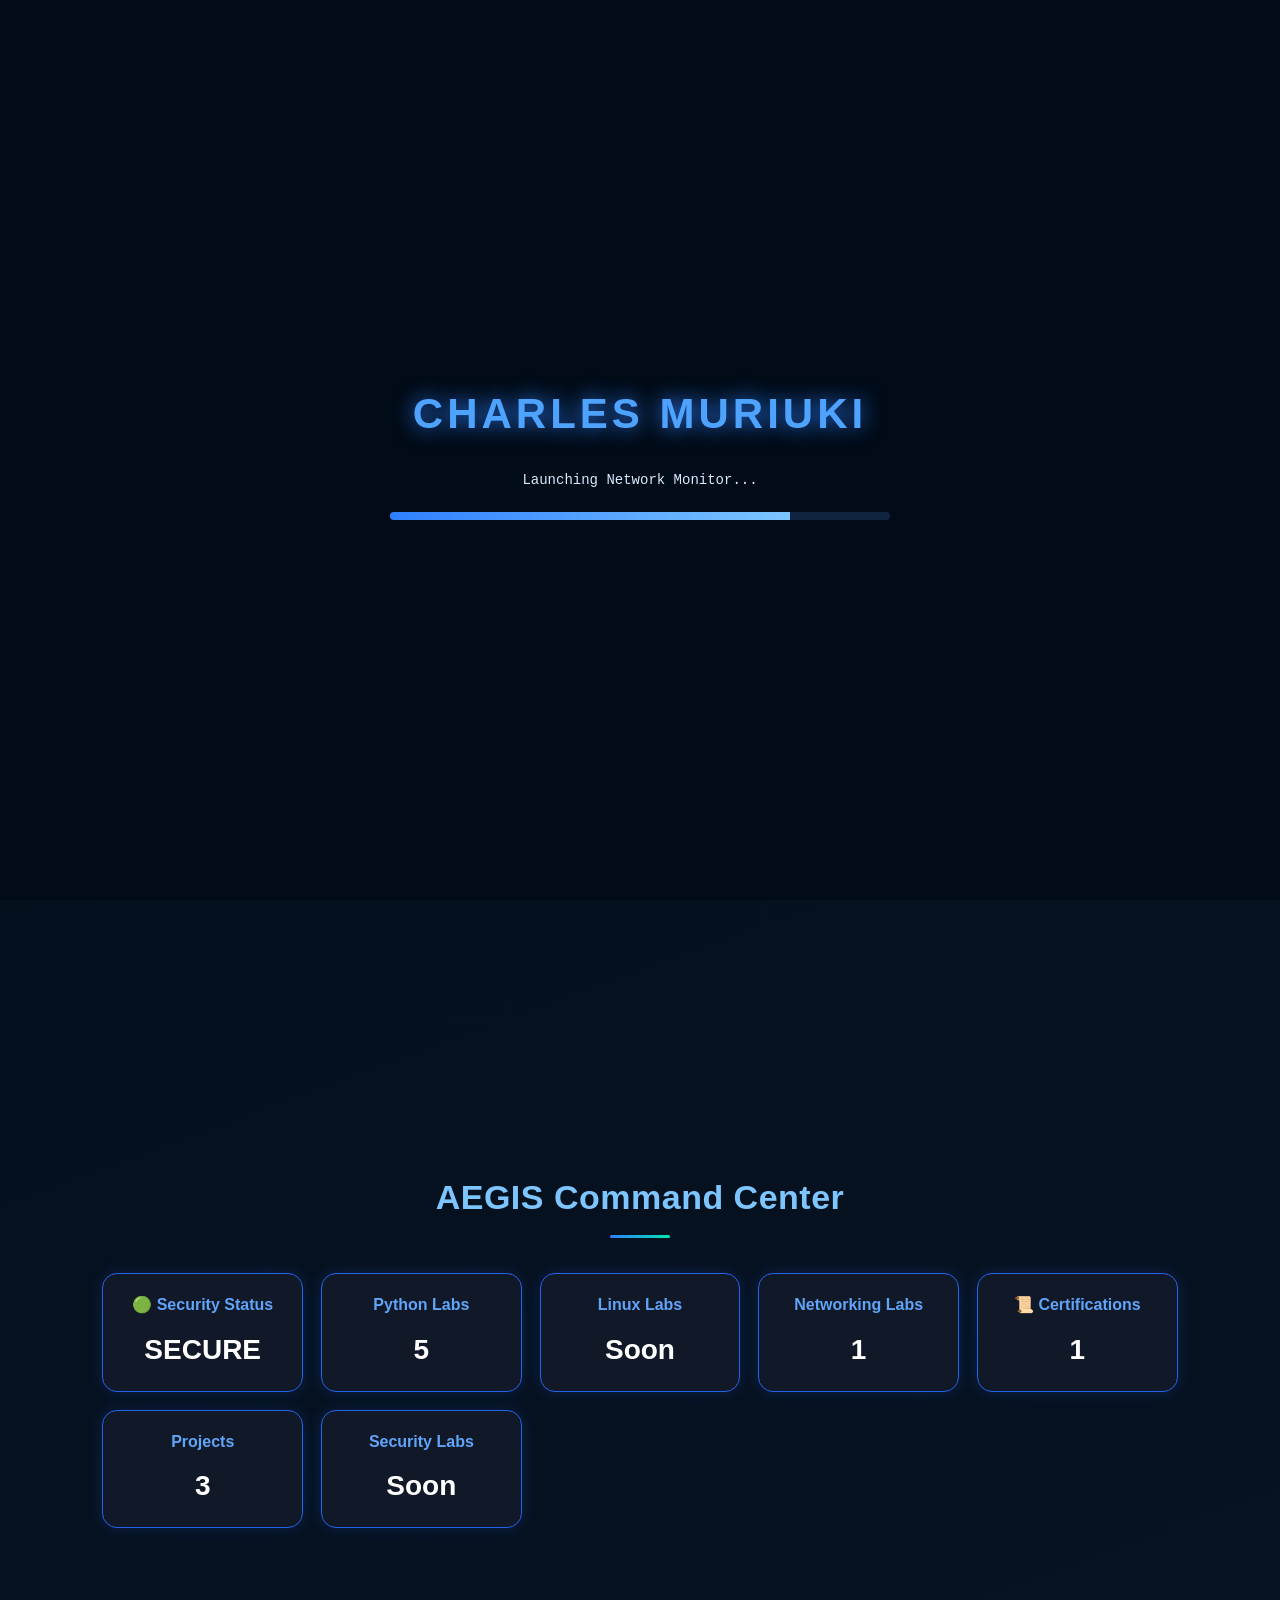
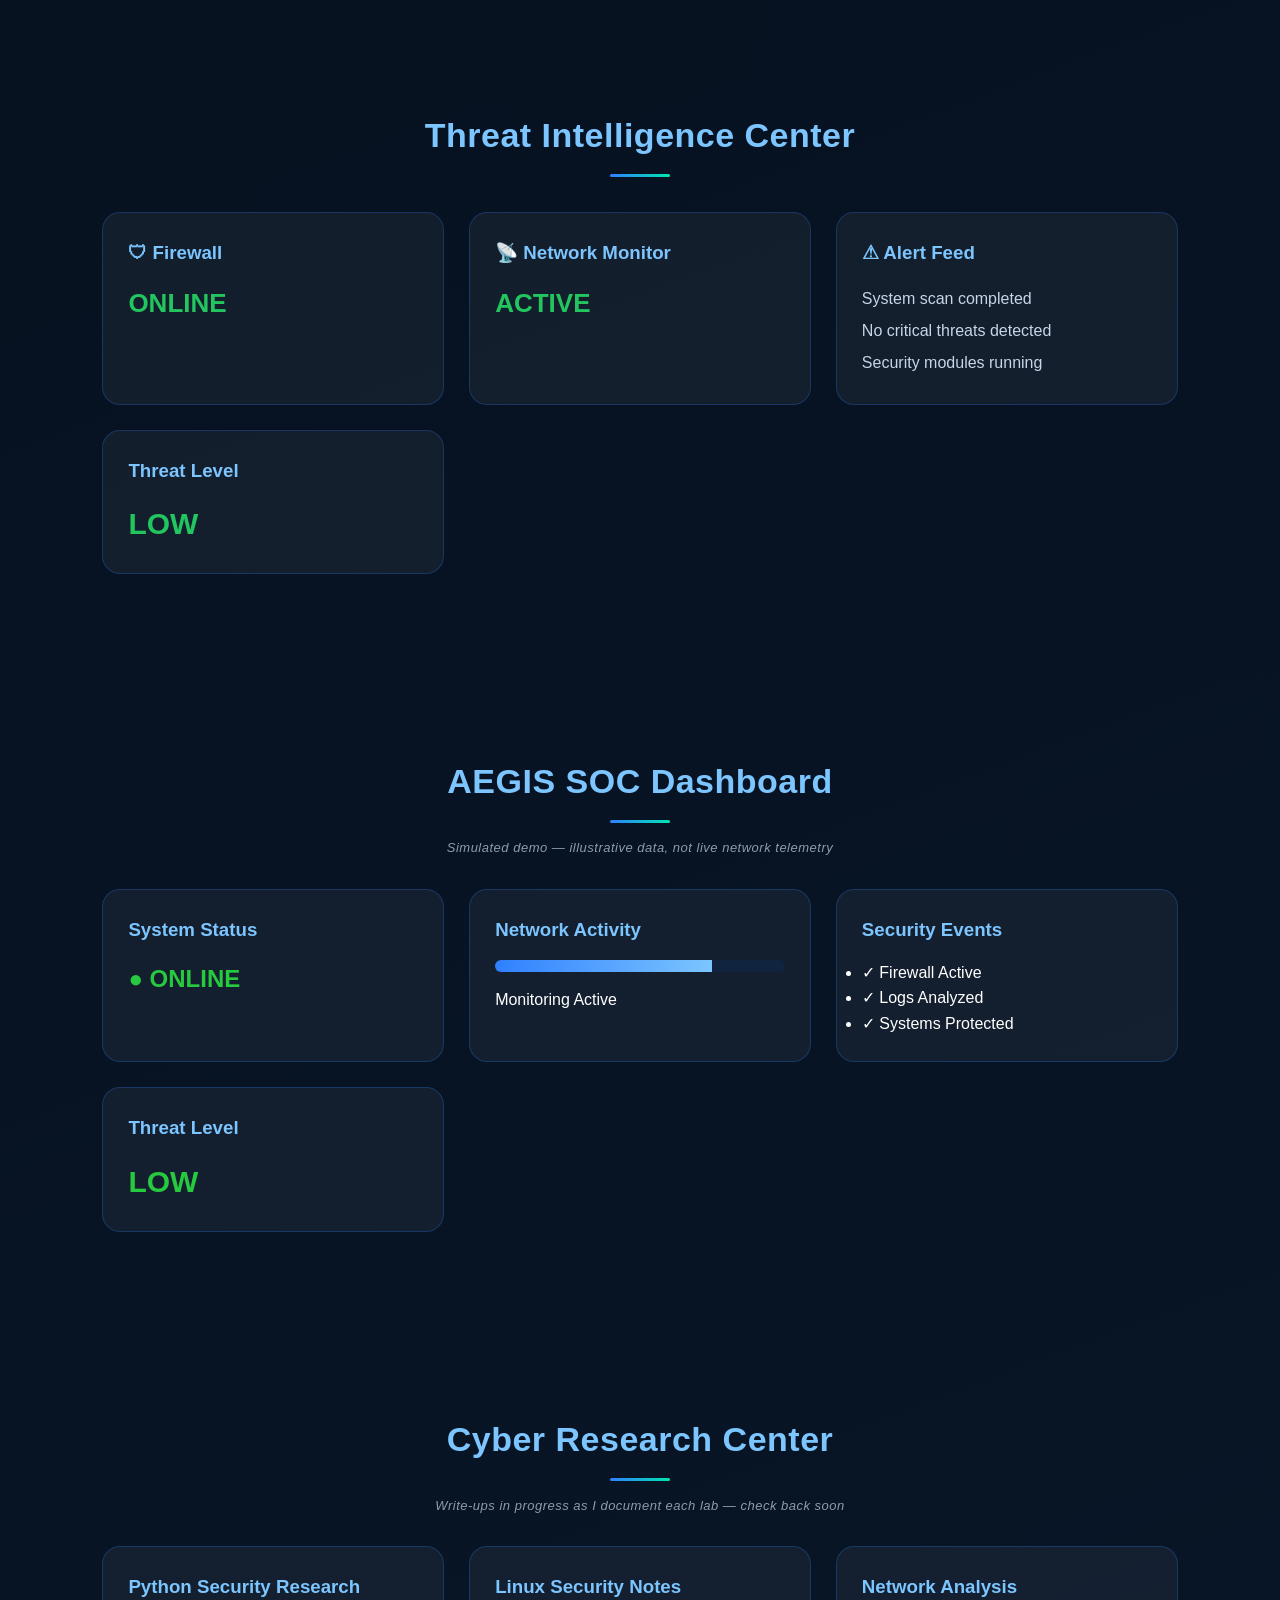
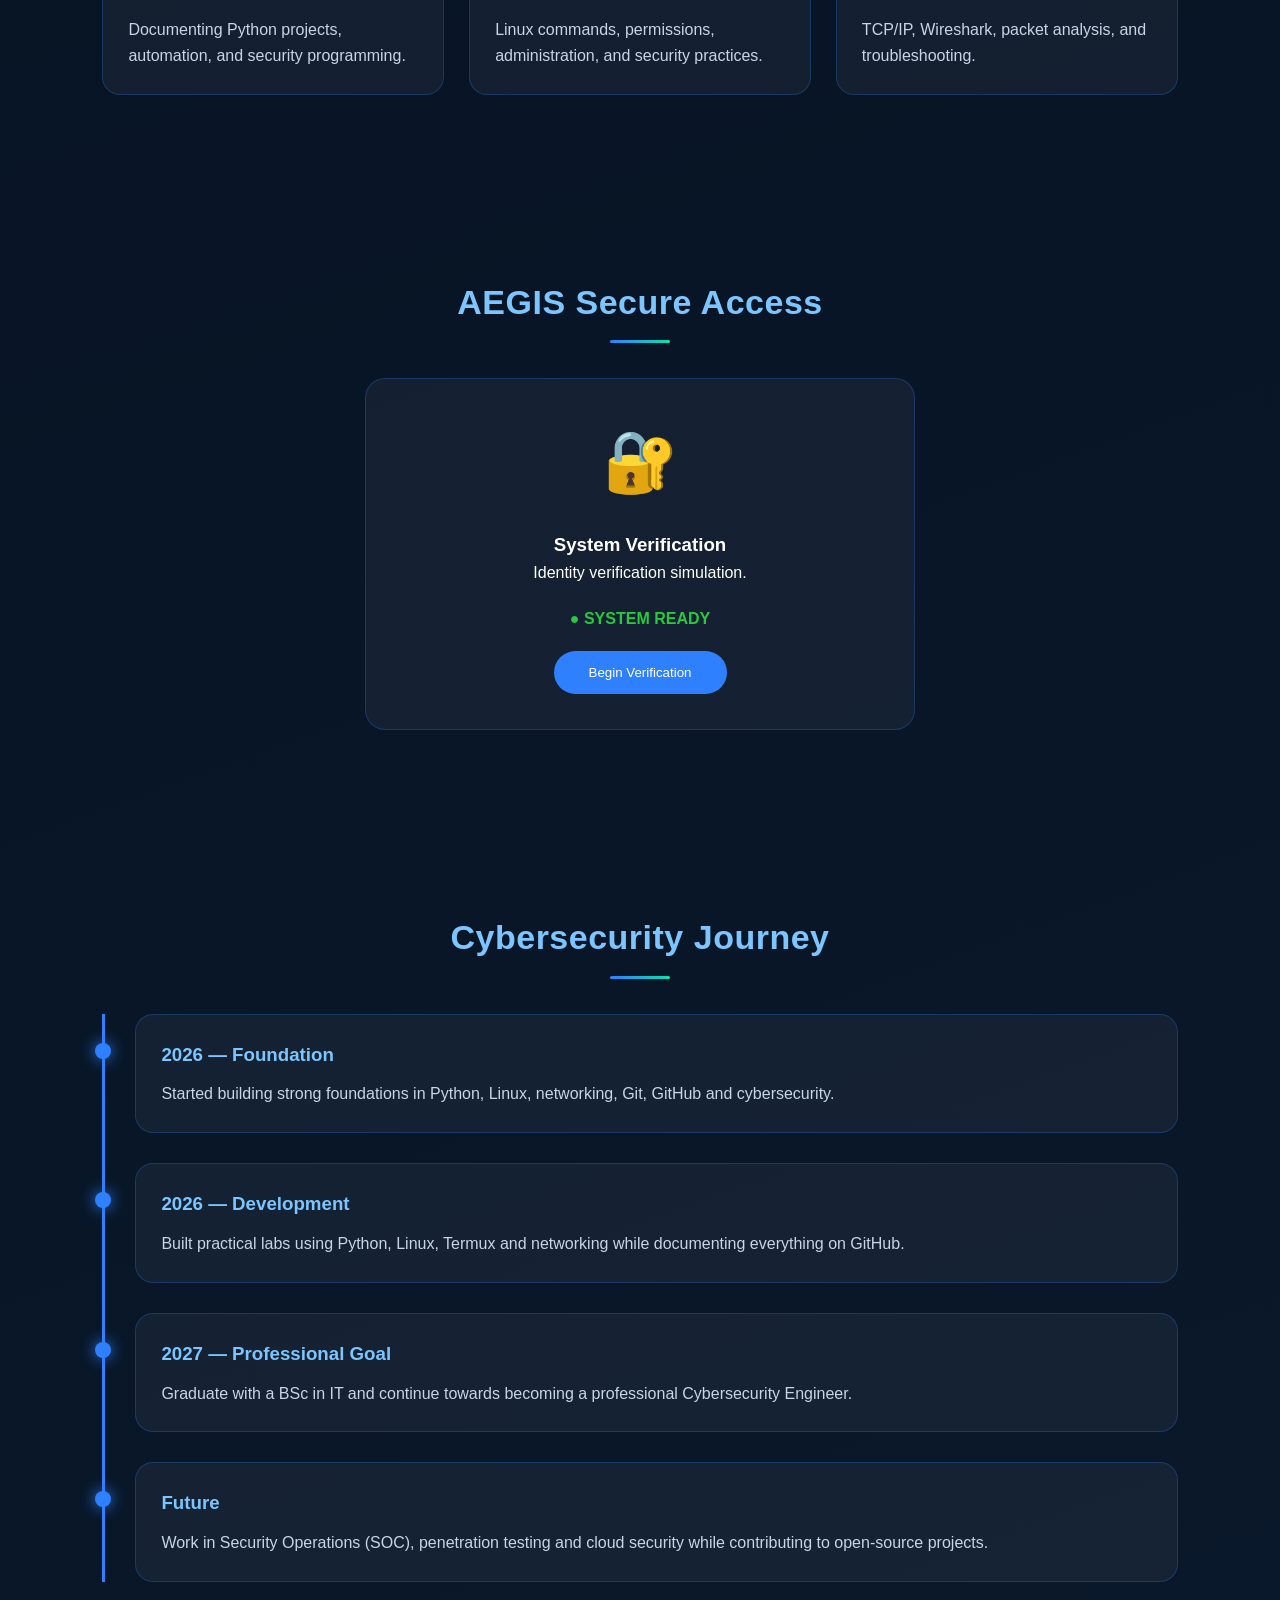
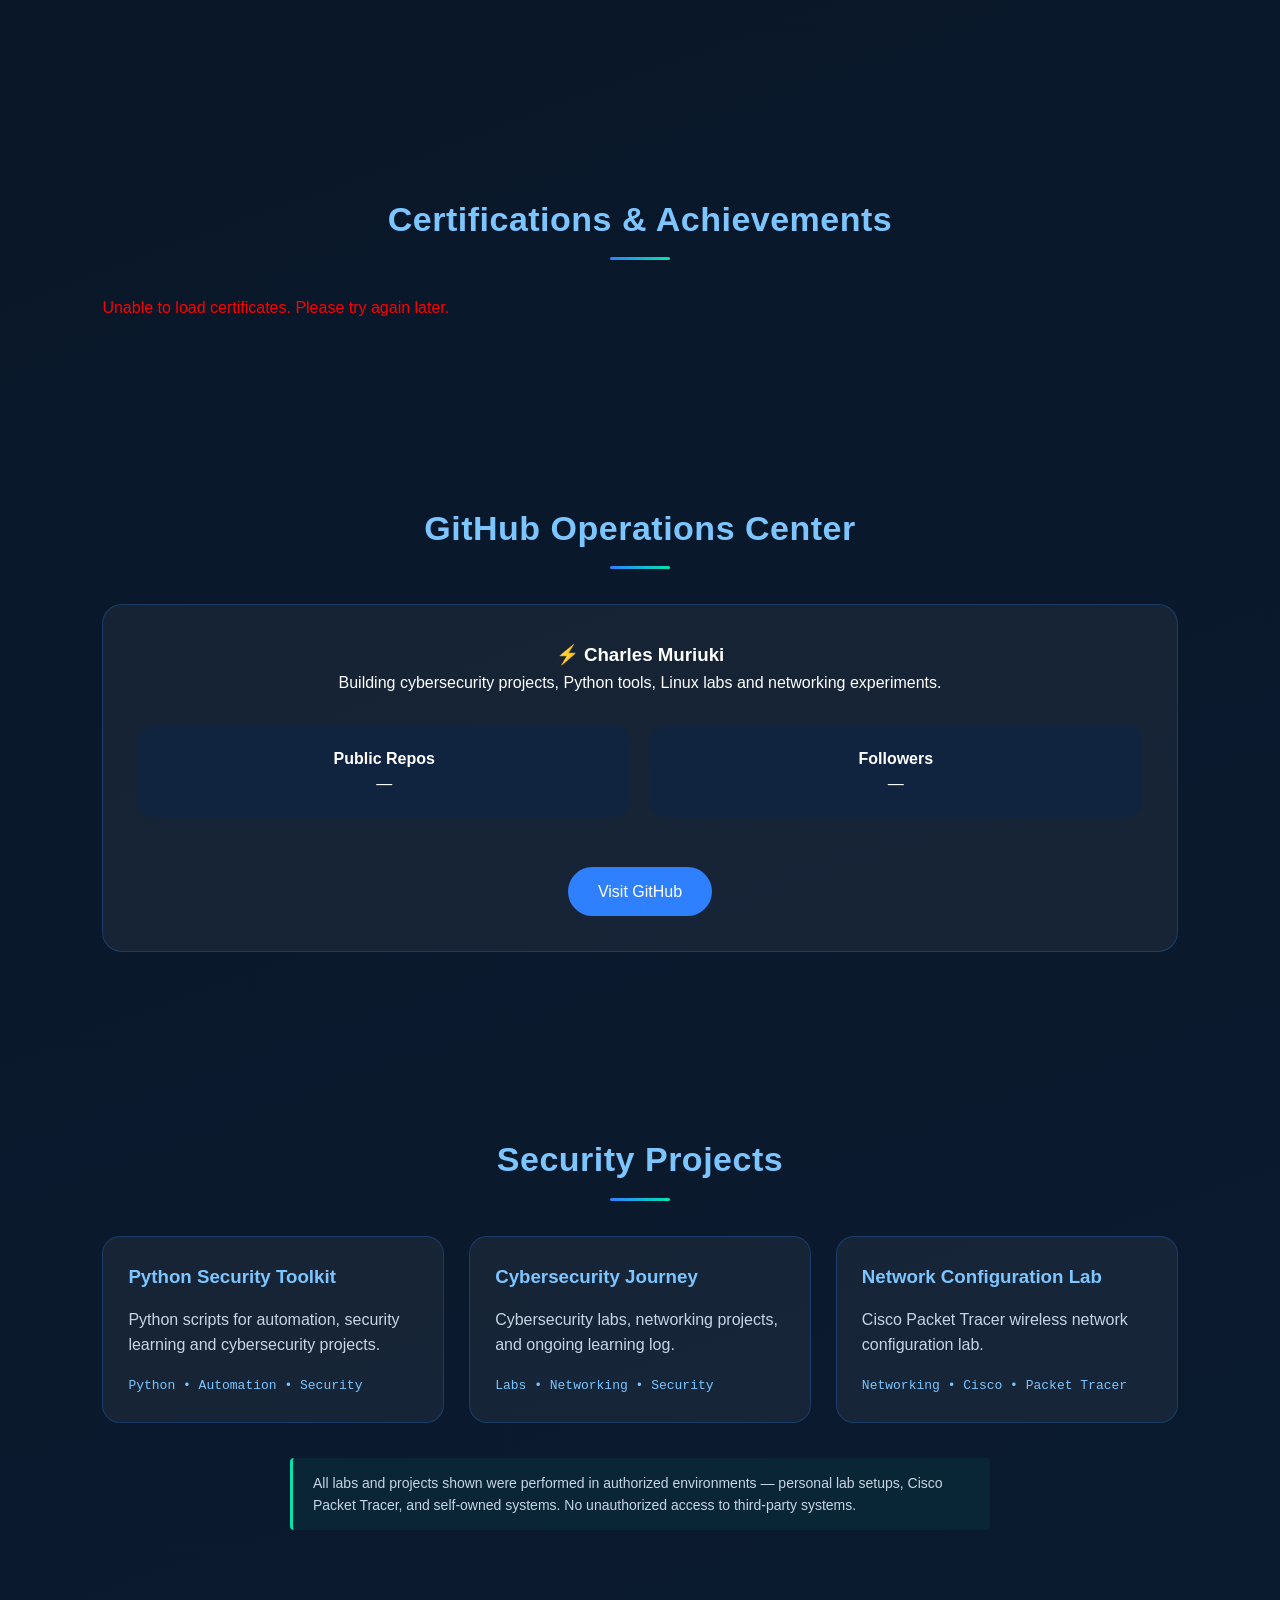
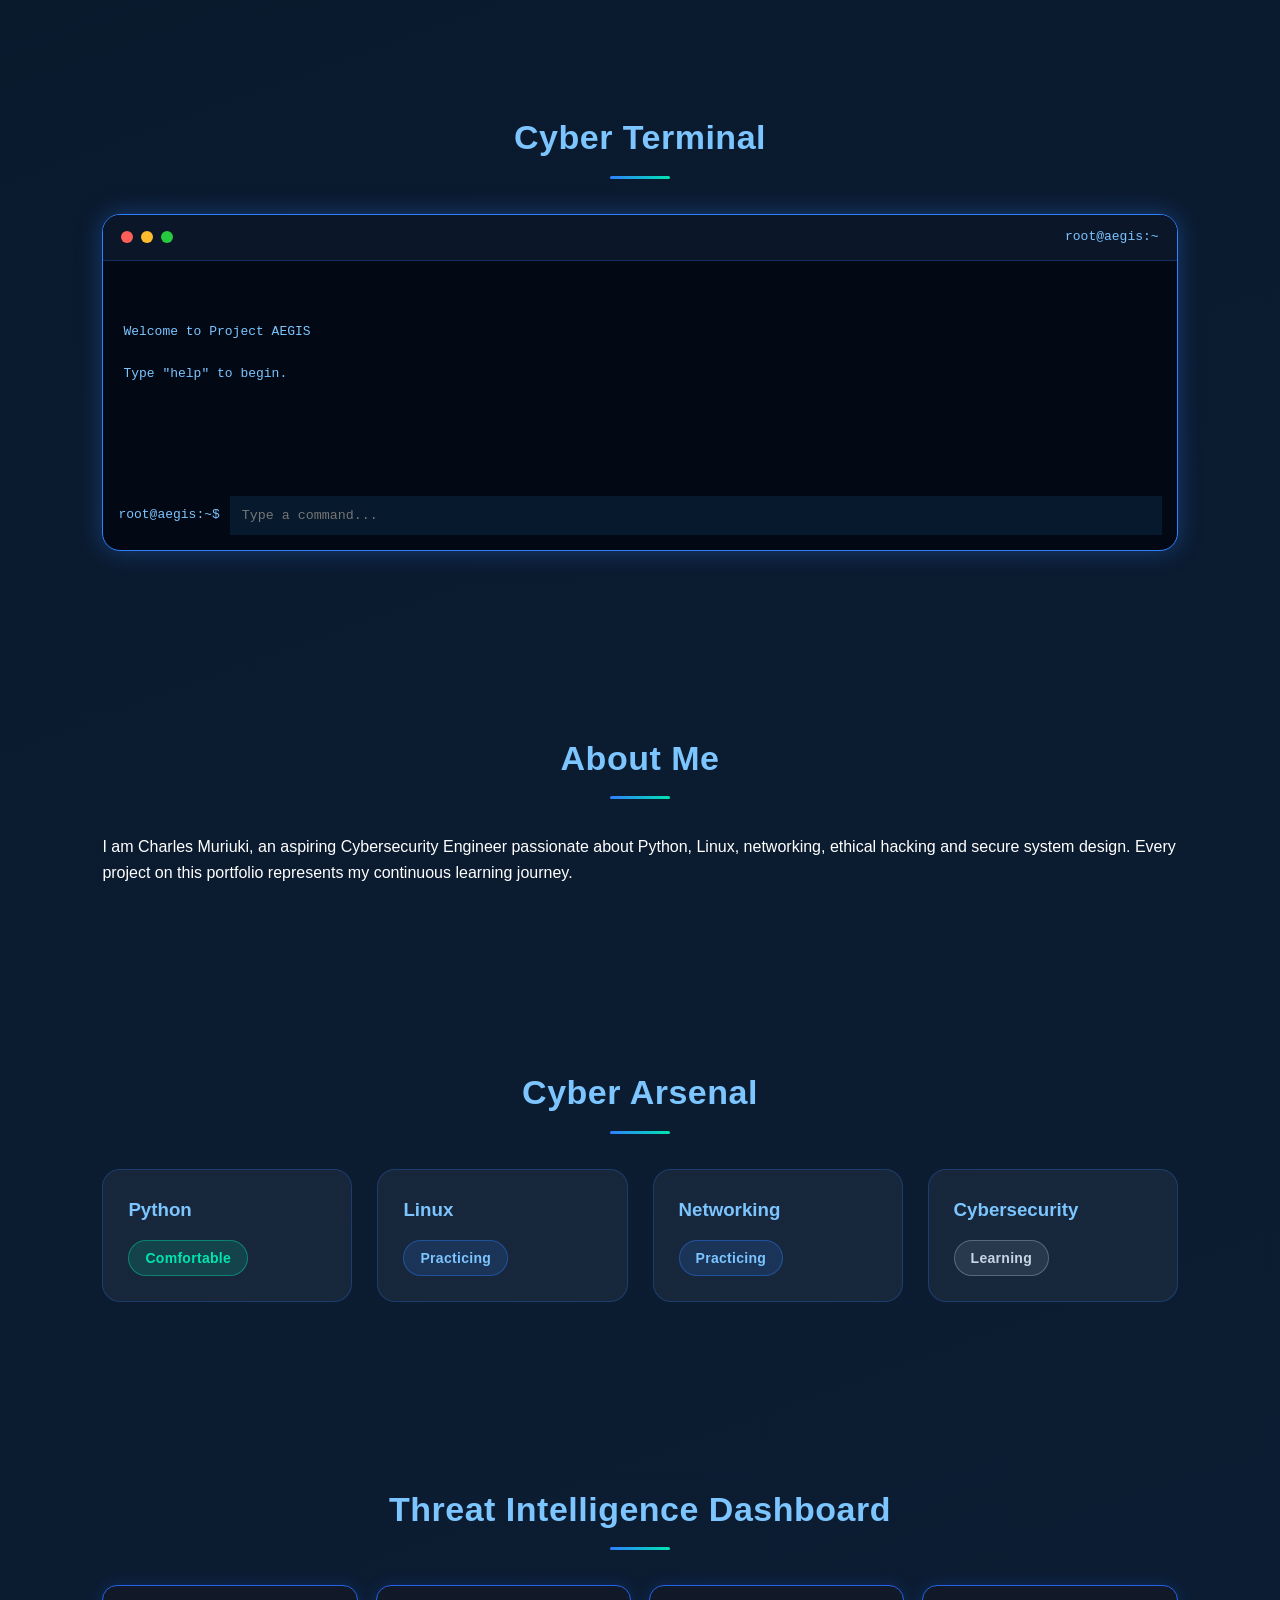
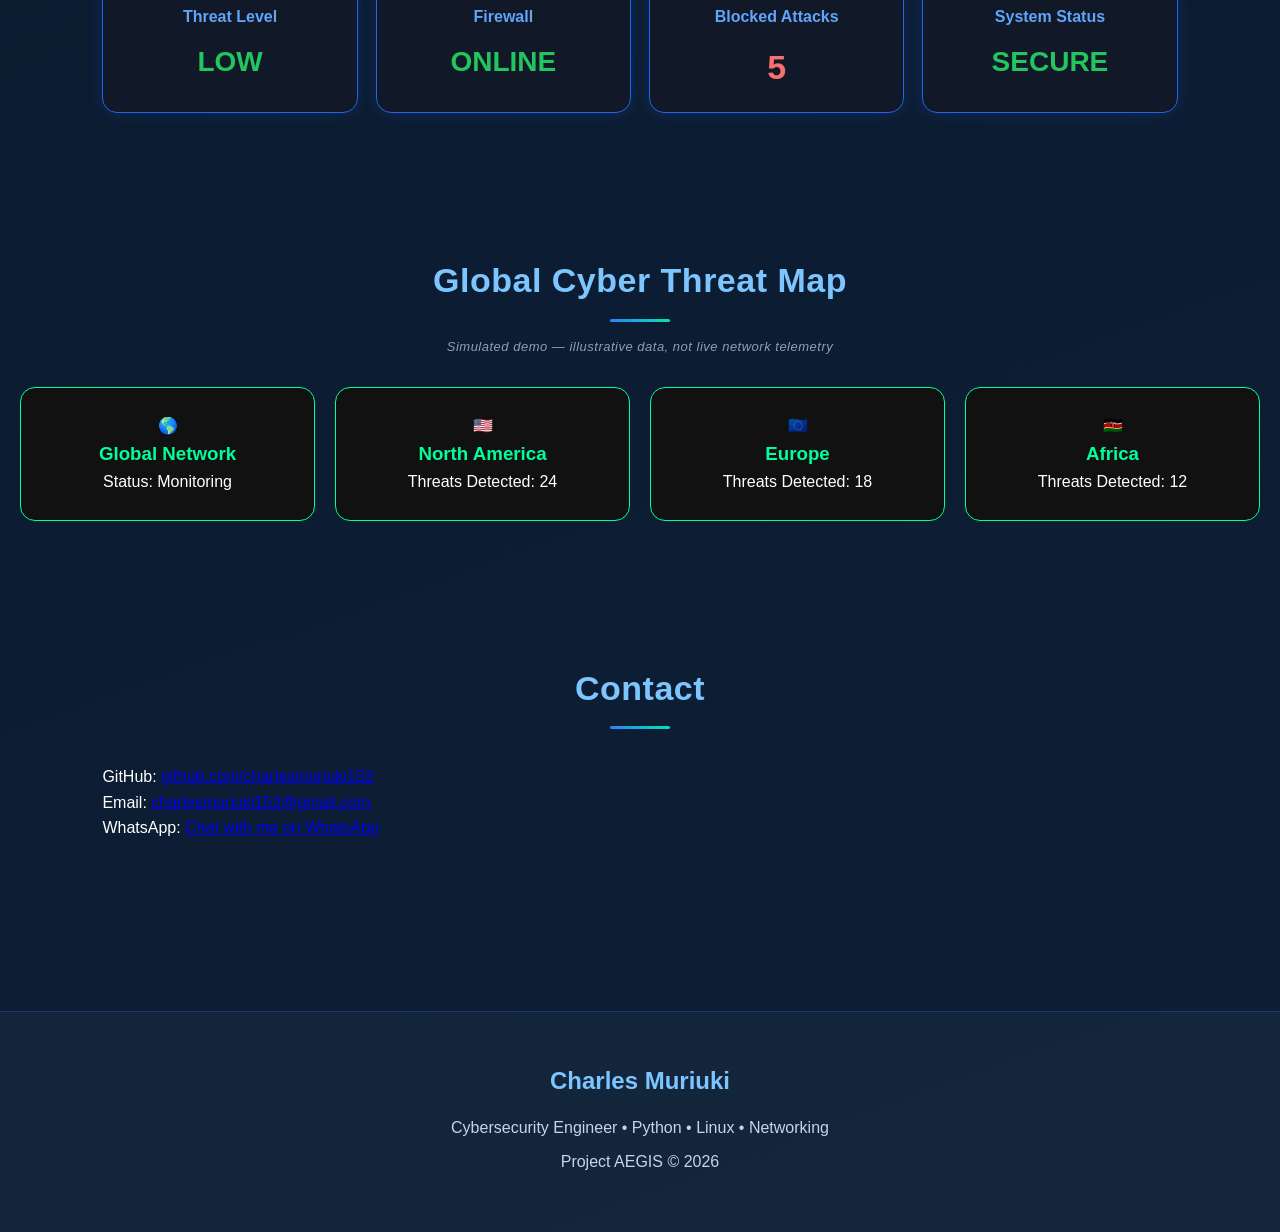
==== commit 08e4d674: "Fix certificates not showing when uploaded to repo root" ====
--- a/index.html
+++ b/index.html
@@ -936,7 +936,7 @@
 </footer>
 
  <script src="js/script.js?v=20260821d"></script> 
- <script src="js/certificates.js?v=20260821d"></script> 
+ <script src="js/certificates.js?v=20260822"></script> 
 
 
 <!-- =========================
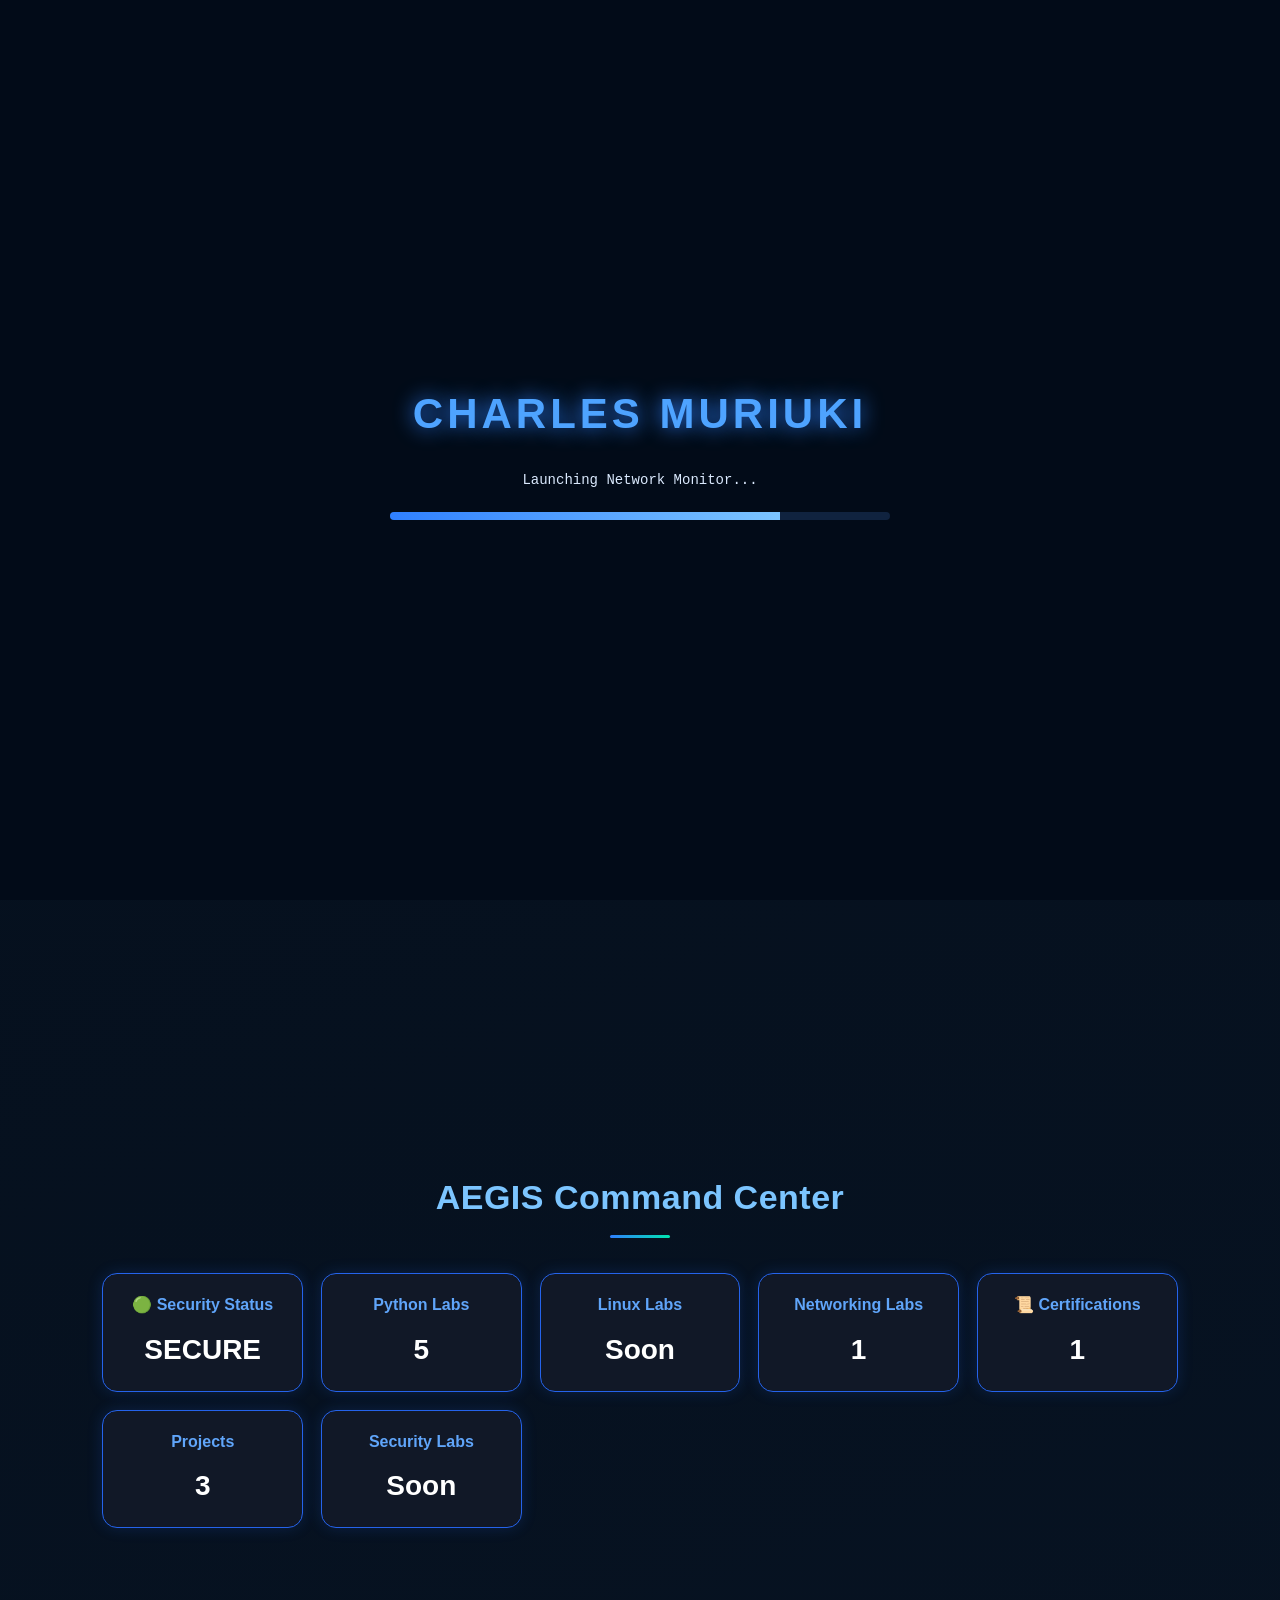
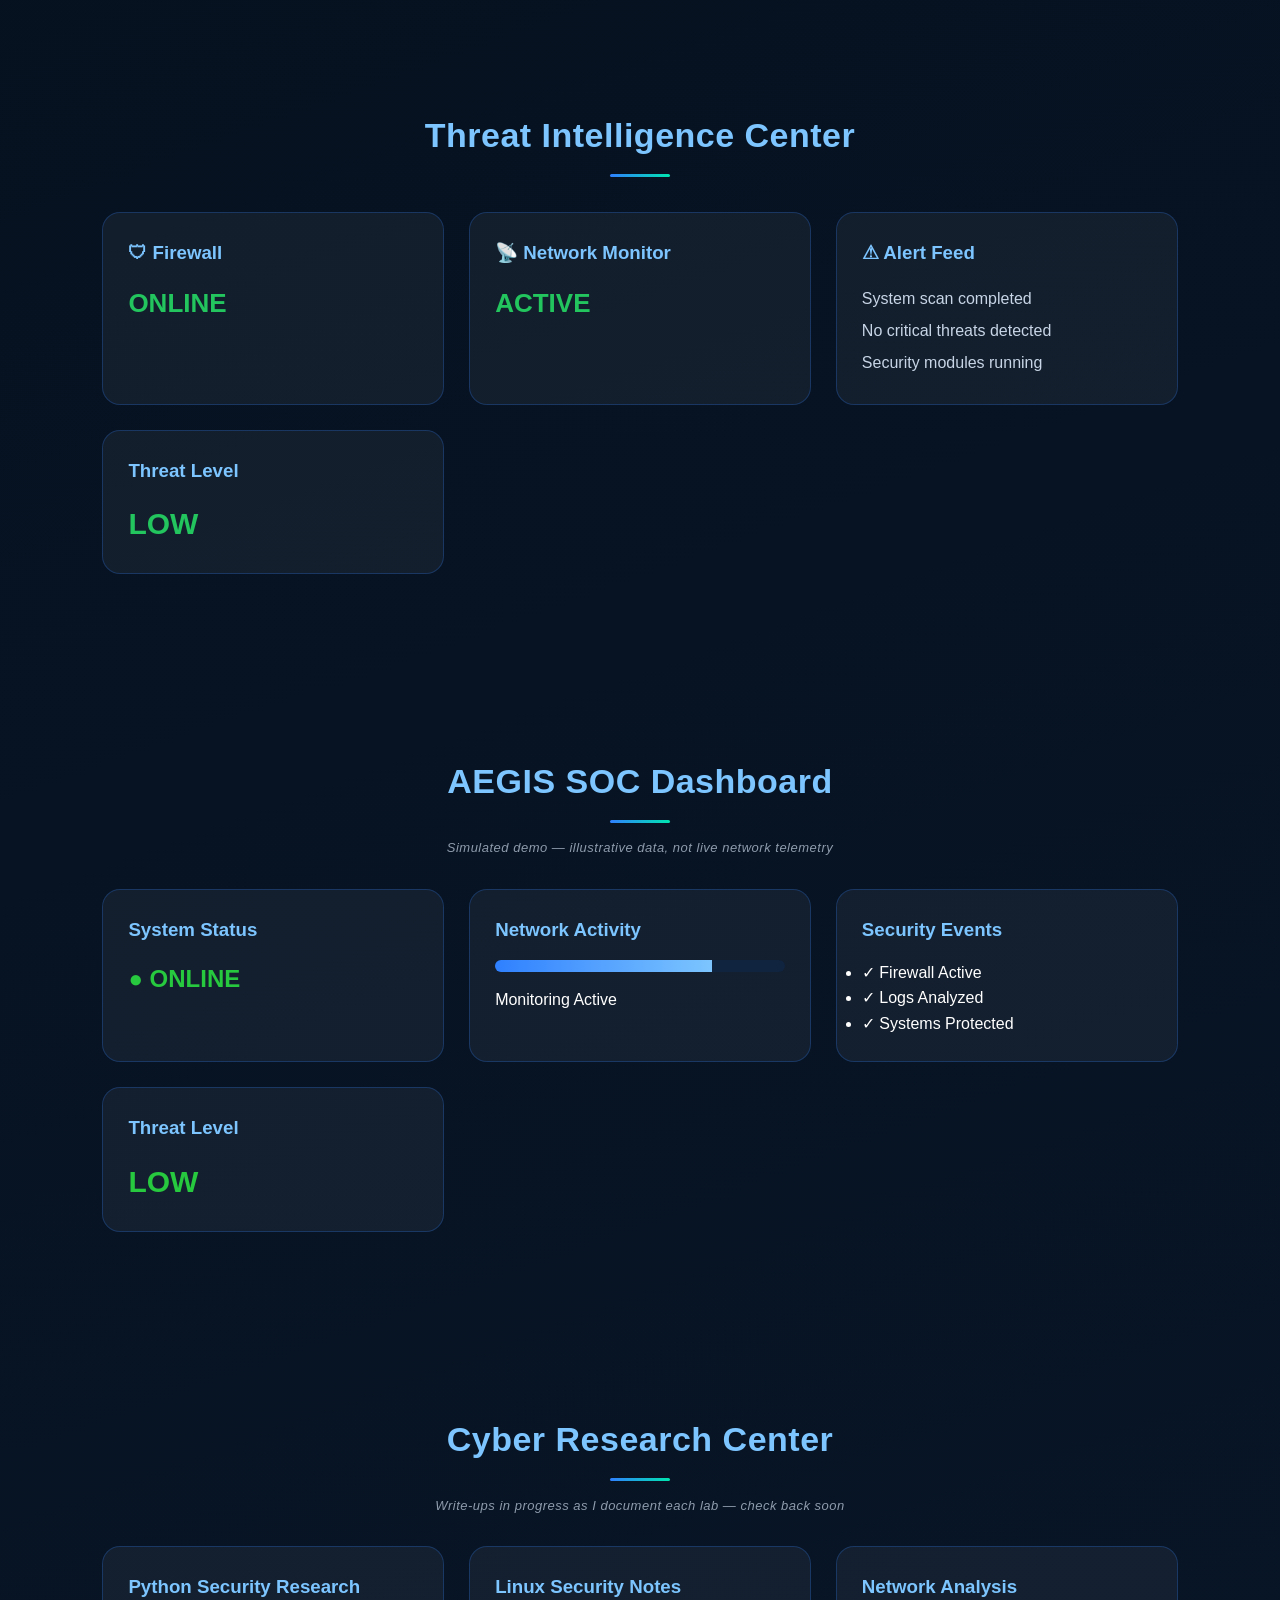
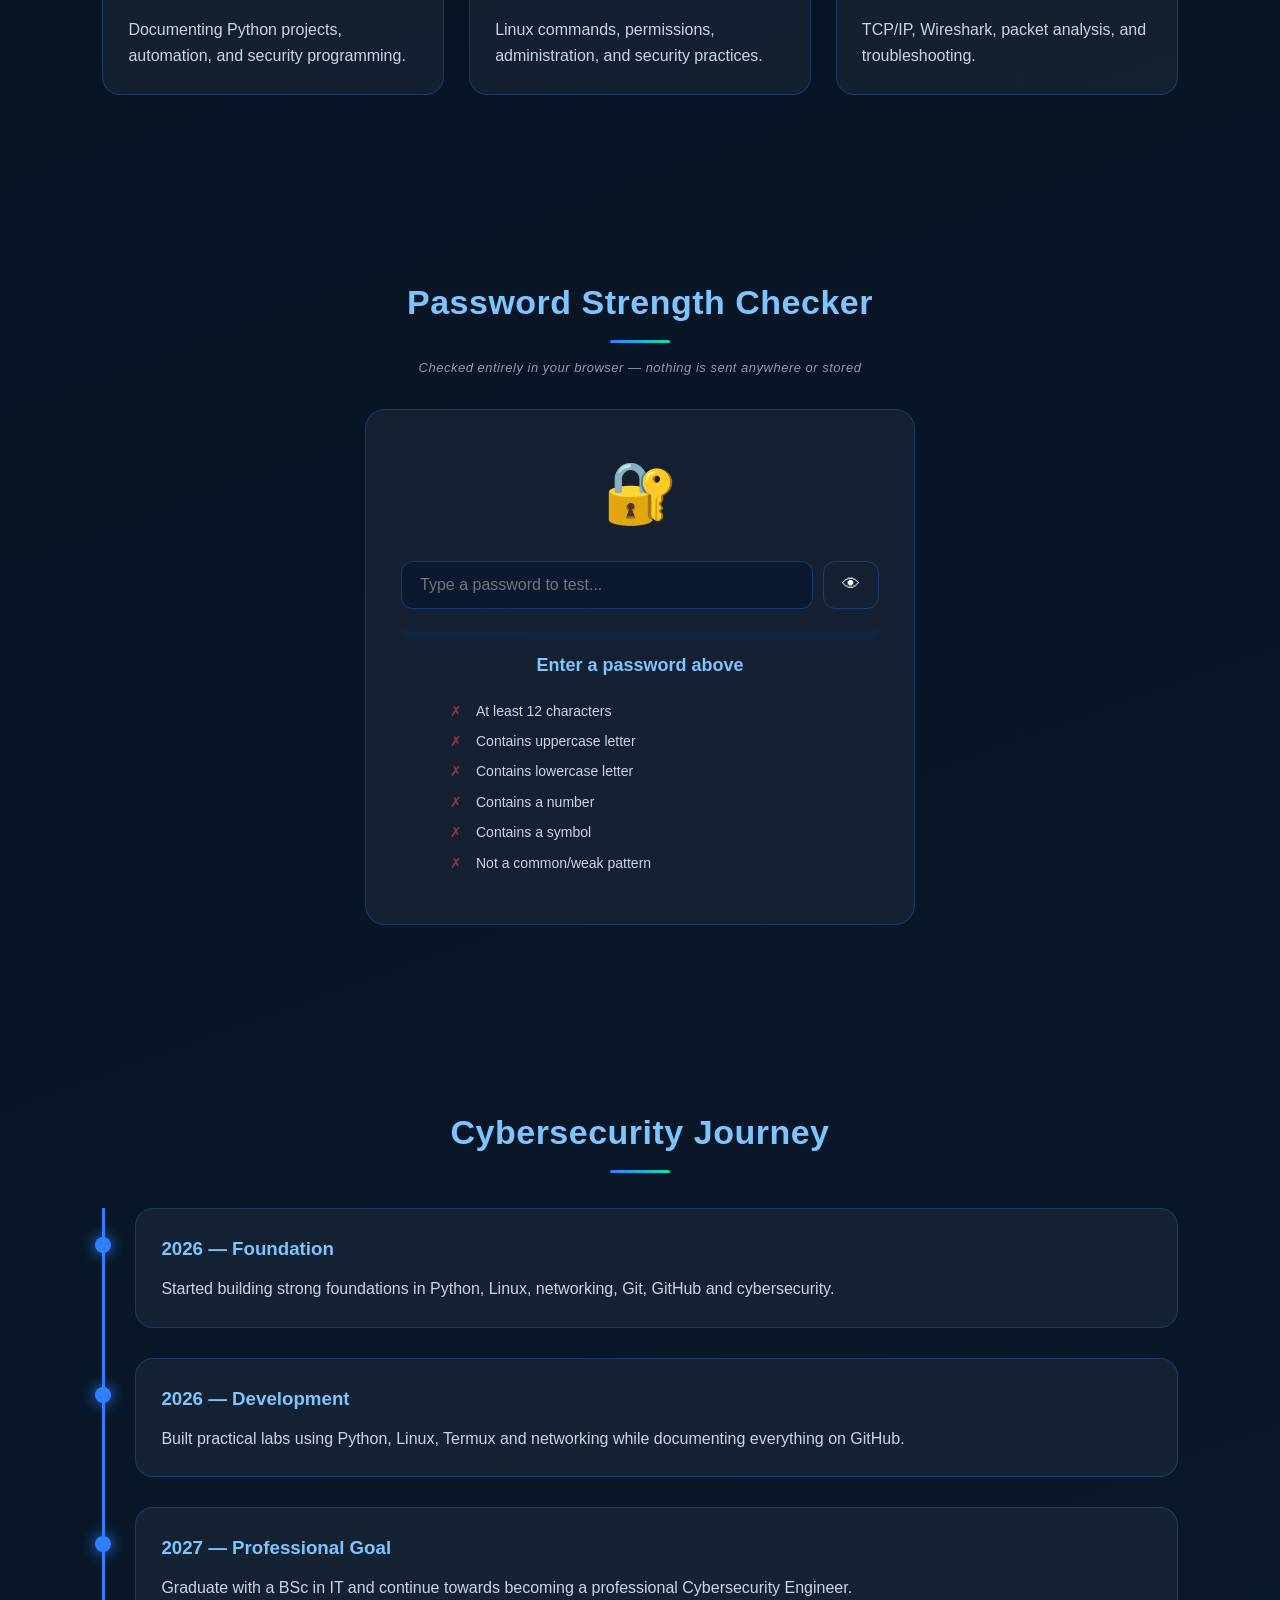
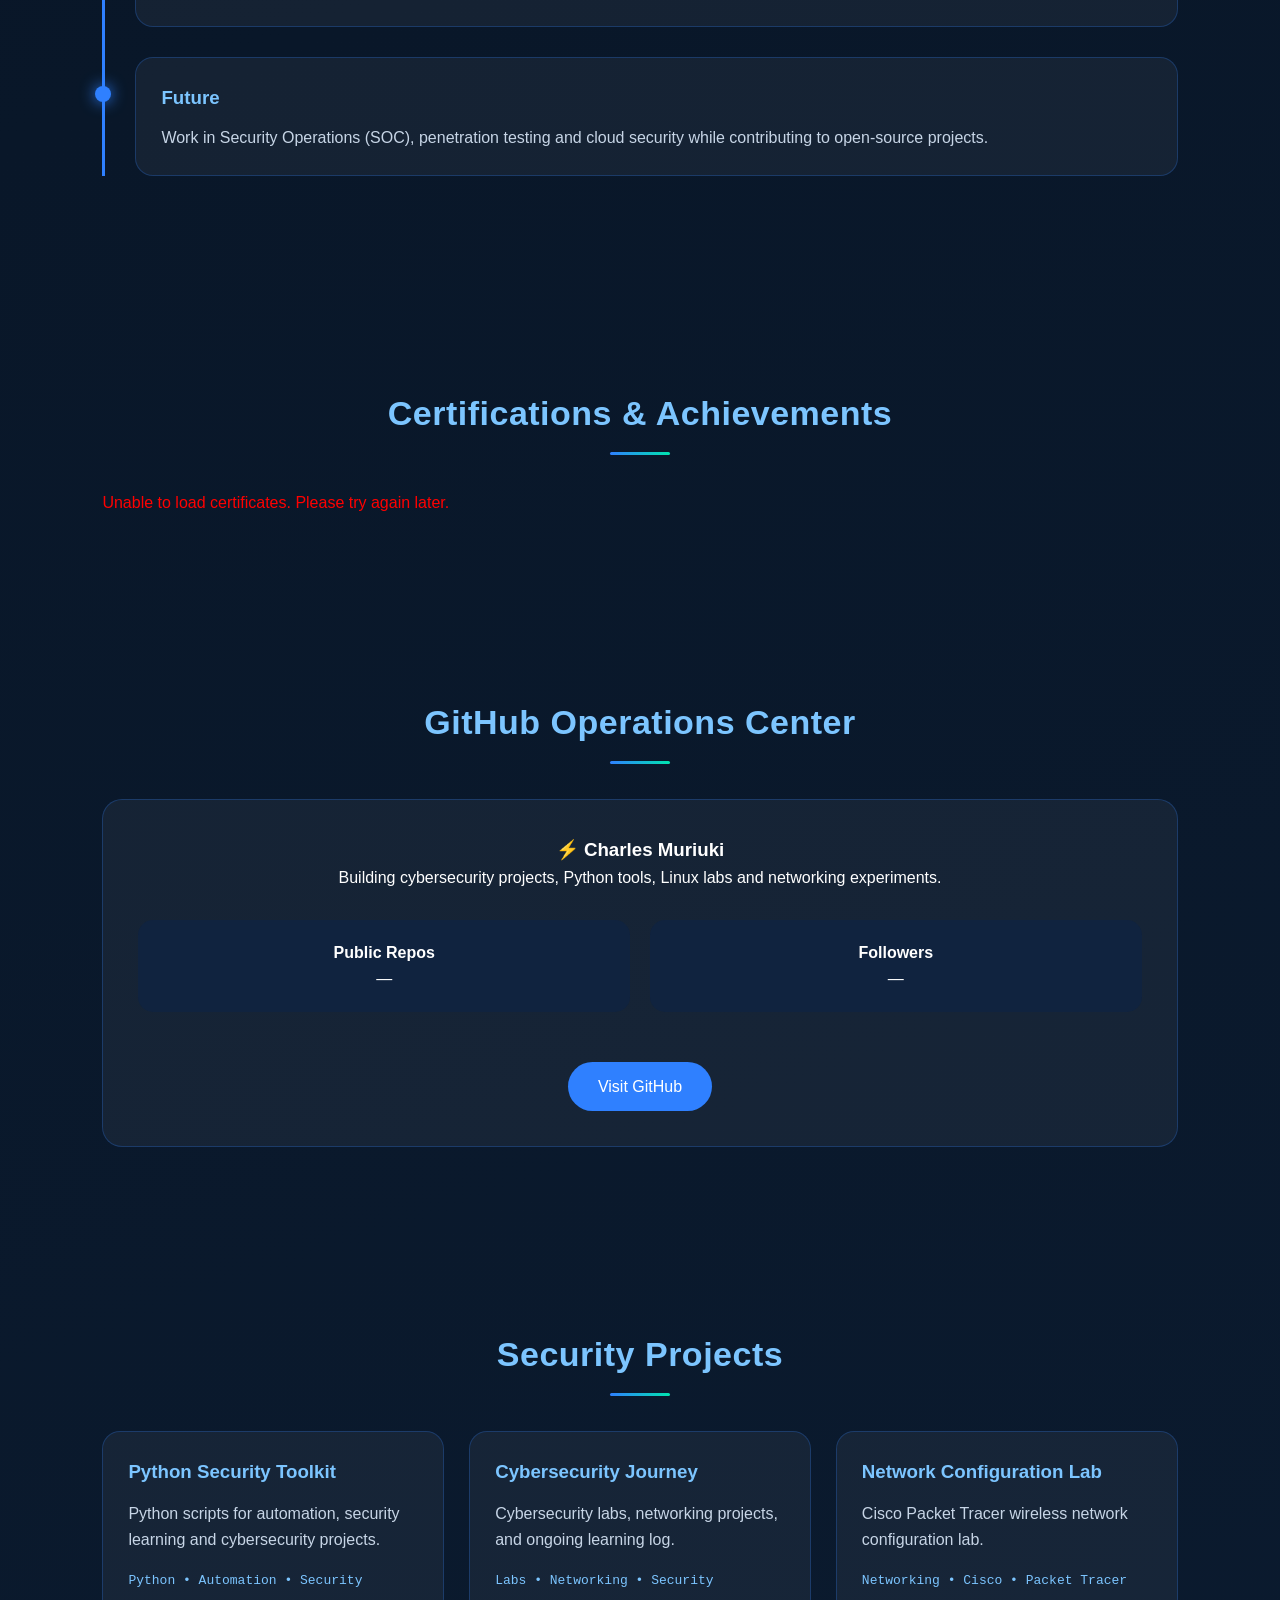
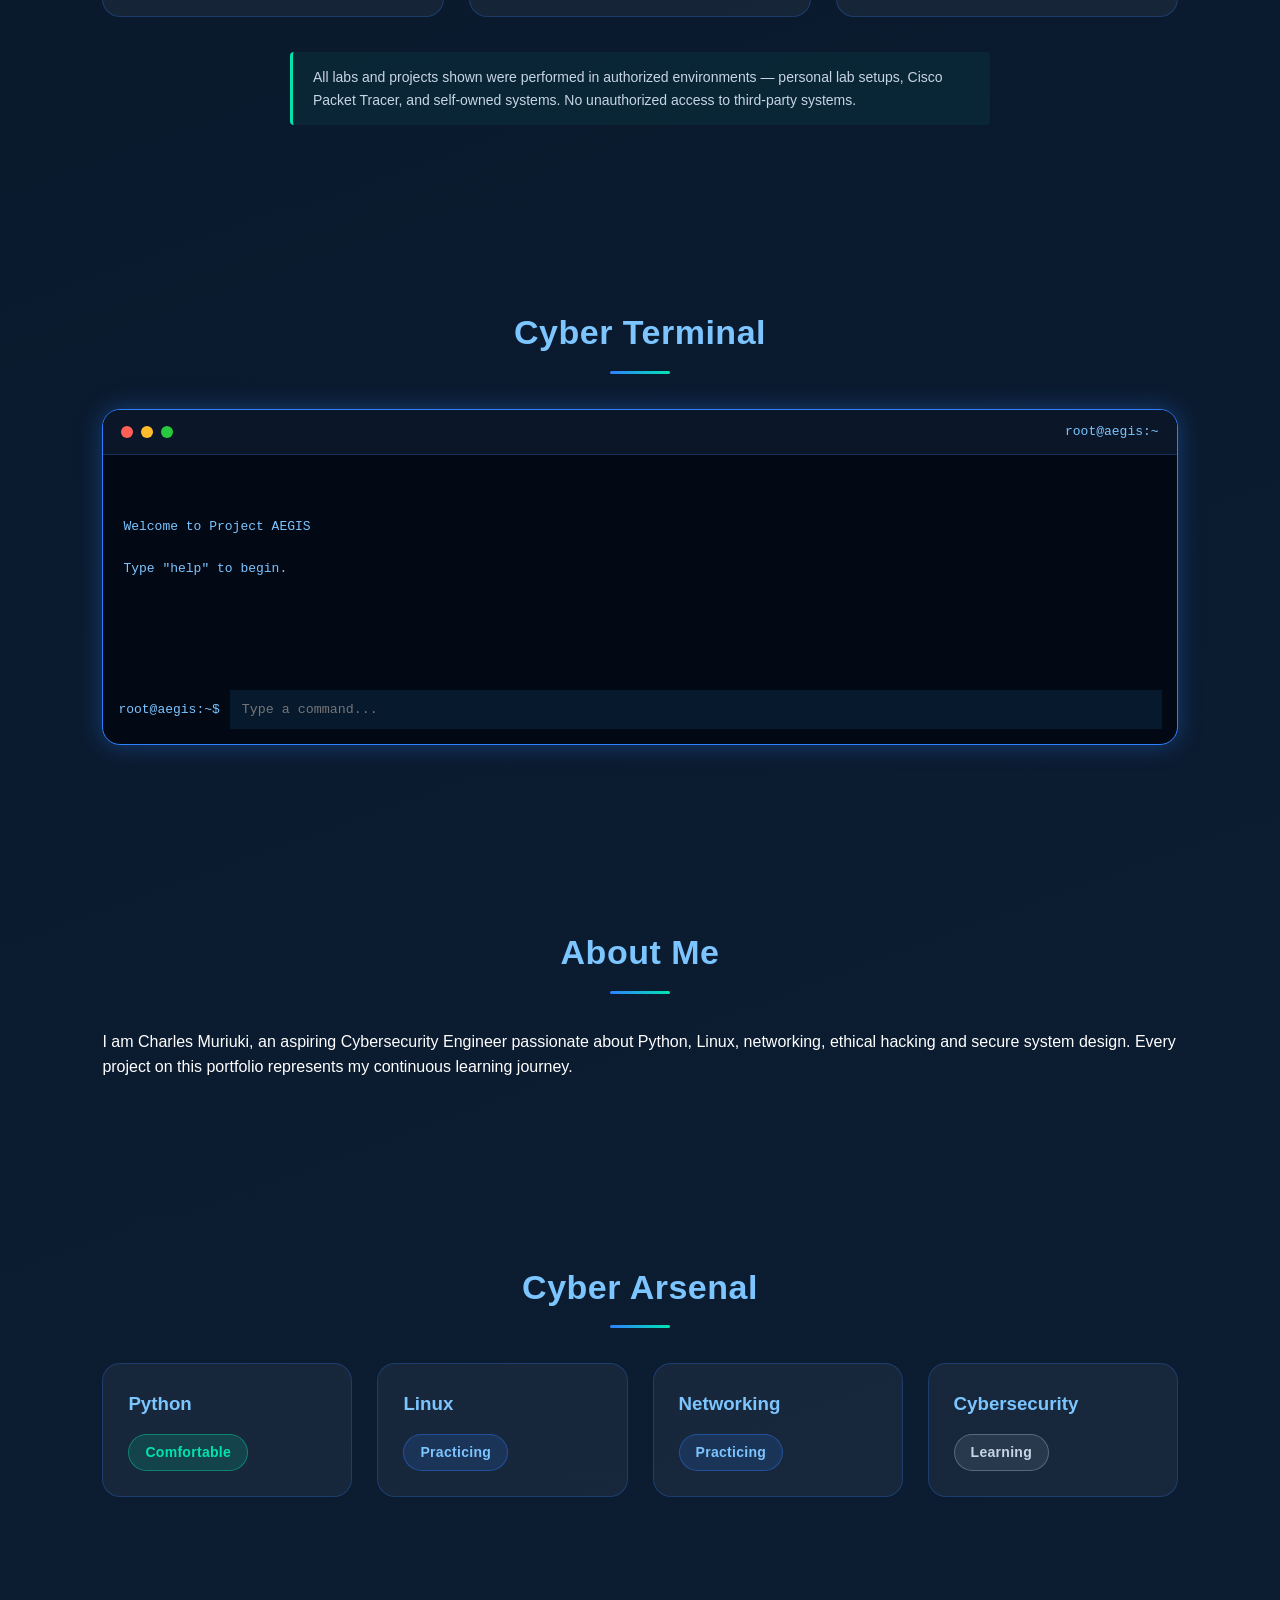
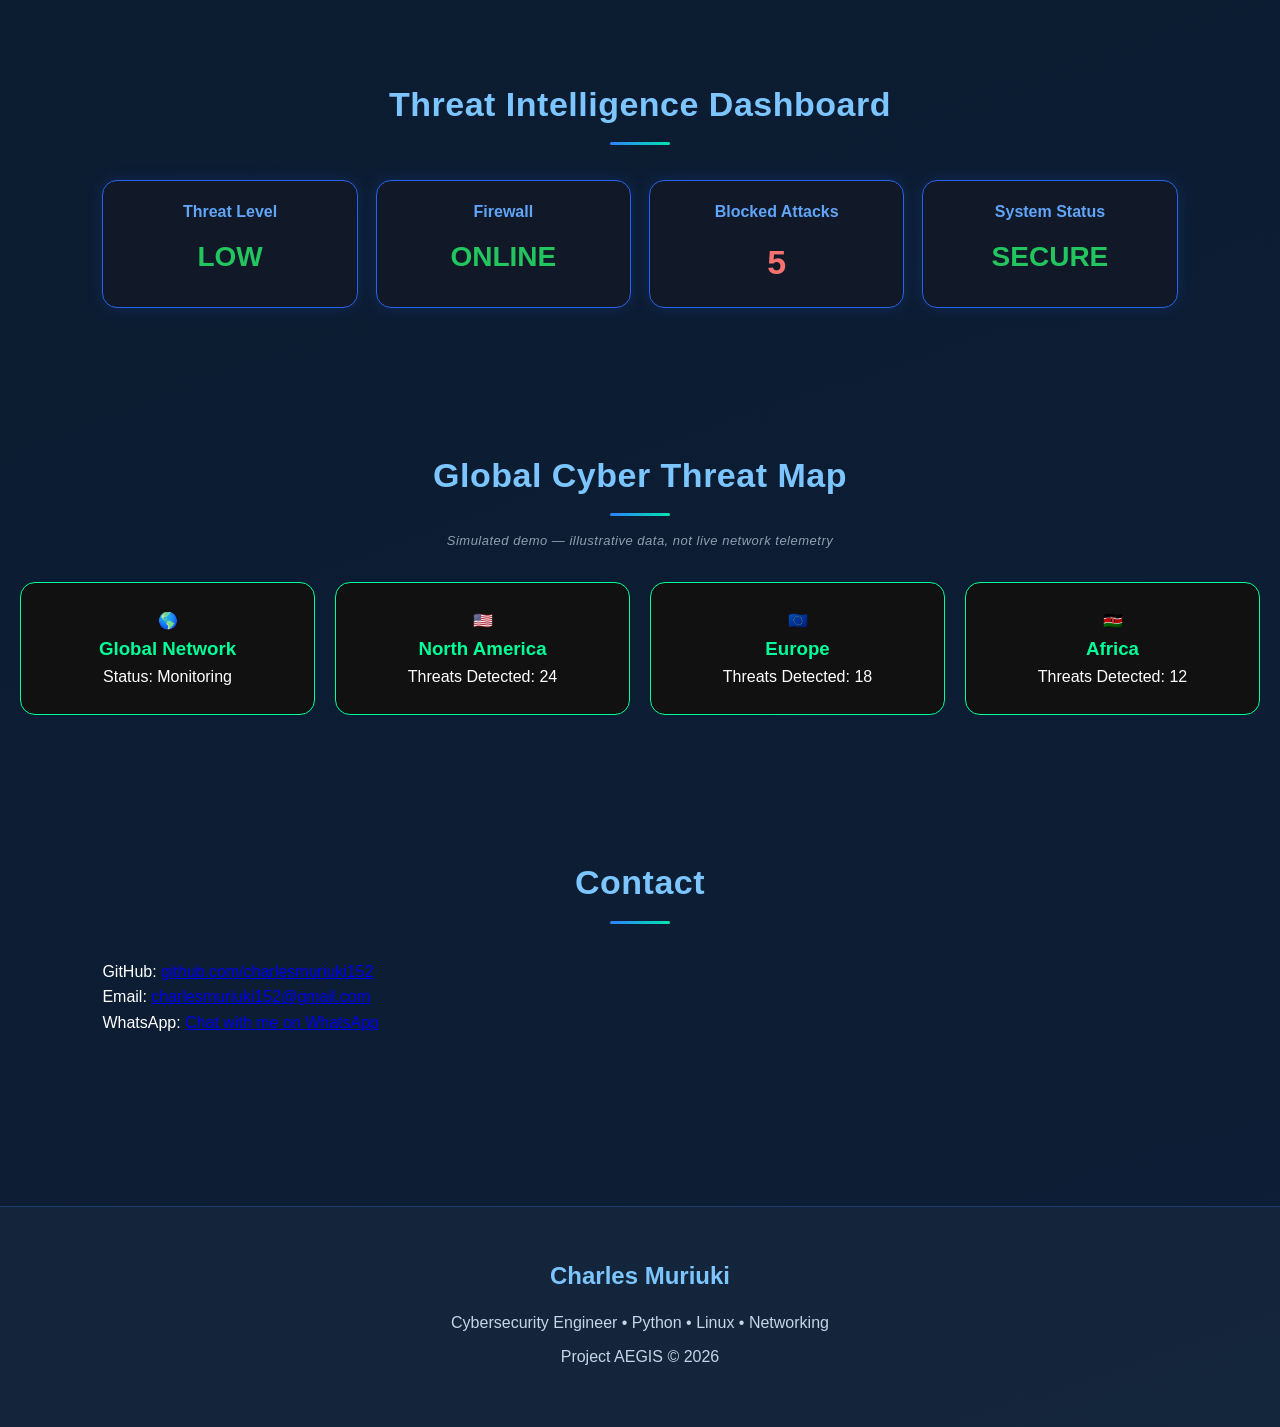
==== commit 80cbb2f4: "Add real password strength checker; remove stale backup files" ====
--- a/index.html
+++ b/index.html
@@ -34,7 +34,7 @@
 <link rel="preconnect" href="https://fonts.gstatic.com" crossorigin>
 <link rel="stylesheet" href="https://fonts.googleapis.com/css2?family=Rajdhani:wght@500;600;700&family=Inter:wght@400;500;600&display=swap">
 
-<link rel="stylesheet" href="css/style.css?v=20260821d">
+<link rel="stylesheet" href="css/style.css?v=20260822c">
 
 <link rel="icon" href="assets/favicon.svg">
 <link rel="apple-touch-icon" href="assets/apple-touch-icon.png">
@@ -413,7 +413,9 @@
 
 <section id="access" class="reveal">
 
-<h2>AEGIS Secure Access</h2>
+<h2>Password Strength Checker</h2>
+
+<p class="demo-label">Checked entirely in your browser — nothing is sent anywhere or stored</p>
 
 <div class="access-panel">
 
@@ -423,31 +425,39 @@
 
 </div>
 
-<h3>
-
-System Verification
-
-</h3>
-
-<p>
-
-Identity verification simulation.
-
-</p>
-
-<div class="verify-status">
-
-● SYSTEM READY
-
-</div>
-
-<button id="scanButton">
-
-Begin Verification
-
-</button>
-
-<p id="scanResult"></p>
+<div class="pw-input-row">
+
+<input
+type="password"
+id="pwInput"
+placeholder="Type a password to test..."
+autocomplete="off"
+aria-label="Password to test">
+
+<button type="button" id="pwToggle" aria-label="Show password">👁</button>
+
+</div>
+
+<div class="pw-meter">
+
+<div id="pwMeterFill"></div>
+
+</div>
+
+<p id="pwLabel">Enter a password above</p>
+
+<ul id="pwChecklist" class="pw-checklist">
+
+<li id="pwLen">At least 12 characters</li>
+<li id="pwUpper">Contains uppercase letter</li>
+<li id="pwLower">Contains lowercase letter</li>
+<li id="pwNum">Contains a number</li>
+<li id="pwSymbol">Contains a symbol</li>
+<li id="pwCommon">Not a common/weak pattern</li>
+
+</ul>
+
+<p id="pwEntropy" class="pw-entropy"></p>
 
 </div>
 
@@ -935,7 +945,7 @@
 
 </footer>
 
- <script src="js/script.js?v=20260821d"></script> 
+ <script src="js/script.js?v=20260822c"></script> 
  <script src="js/certificates.js?v=20260822"></script> 
 
 
--- a/css/style.css
+++ b/css/style.css
@@ -597,30 +597,128 @@
 
 }
 
-.verify-status{
-
-margin:20px 0;
-color:#27c93f;
-font-weight:bold;
-
-}
-
-#scanButton{
-
-padding:14px 35px;
-border:none;
-border-radius:30px;
-background:var(--primary);
-color:white;
+.pw-input-row{
+
+display:flex;
+gap:10px;
+margin-bottom:20px;
+
+}
+
+.pw-input-row input{
+
+flex:1;
+padding:14px 18px;
+border-radius:12px;
+border:1px solid rgba(47,128,255,.3);
+background:#0a1830;
+color:var(--text);
+font-size:16px;
+
+}
+
+.pw-input-row input:focus{
+
+outline:none;
+border-color:var(--primary);
+box-shadow:0 0 12px rgba(47,128,255,.4);
+
+}
+
+.pw-input-row button{
+
+padding:0 18px;
+border:1px solid rgba(47,128,255,.3);
+border-radius:12px;
+background:transparent;
+color:var(--text);
 cursor:pointer;
-transition:.3s;
-
-}
-
-#scanButton:hover{
-
-transform:translateY(-3px);
-box-shadow:0 0 20px var(--primary);
+font-size:18px;
+
+}
+
+.pw-meter{
+
+height:10px;
+background:#10233f;
+border-radius:20px;
+overflow:hidden;
+margin-bottom:12px;
+
+}
+
+.pw-meter div{
+
+height:100%;
+width:0%;
+transition:width .3s ease, background .3s ease;
+
+}
+
+#pwLabel{
+
+font-weight:700;
+font-size:18px;
+color:var(--secondary);
+margin-bottom:20px;
+
+}
+
+.pw-checklist{
+
+list-style:none;
+text-align:left;
+max-width:380px;
+margin:0 auto 15px;
+display:grid;
+gap:8px;
+
+}
+
+.pw-checklist li{
+
+font-size:14px;
+color:var(--muted);
+padding-left:26px;
+position:relative;
+
+}
+
+.pw-checklist li::before{
+
+content:"○";
+position:absolute;
+left:0;
+color:var(--muted);
+
+}
+
+.pw-checklist li.pw-pass::before{
+
+content:"✓";
+color:var(--accent);
+
+}
+
+.pw-checklist li.pw-fail::before{
+
+content:"✗";
+color:#ff4d4d;
+opacity:.5;
+
+}
+
+.pw-checklist li.pw-pass{
+
+color:var(--text);
+
+}
+
+.pw-entropy{
+
+font-size:13px;
+color:var(--muted);
+font-family:monospace;
 
 }
 /* ==========================
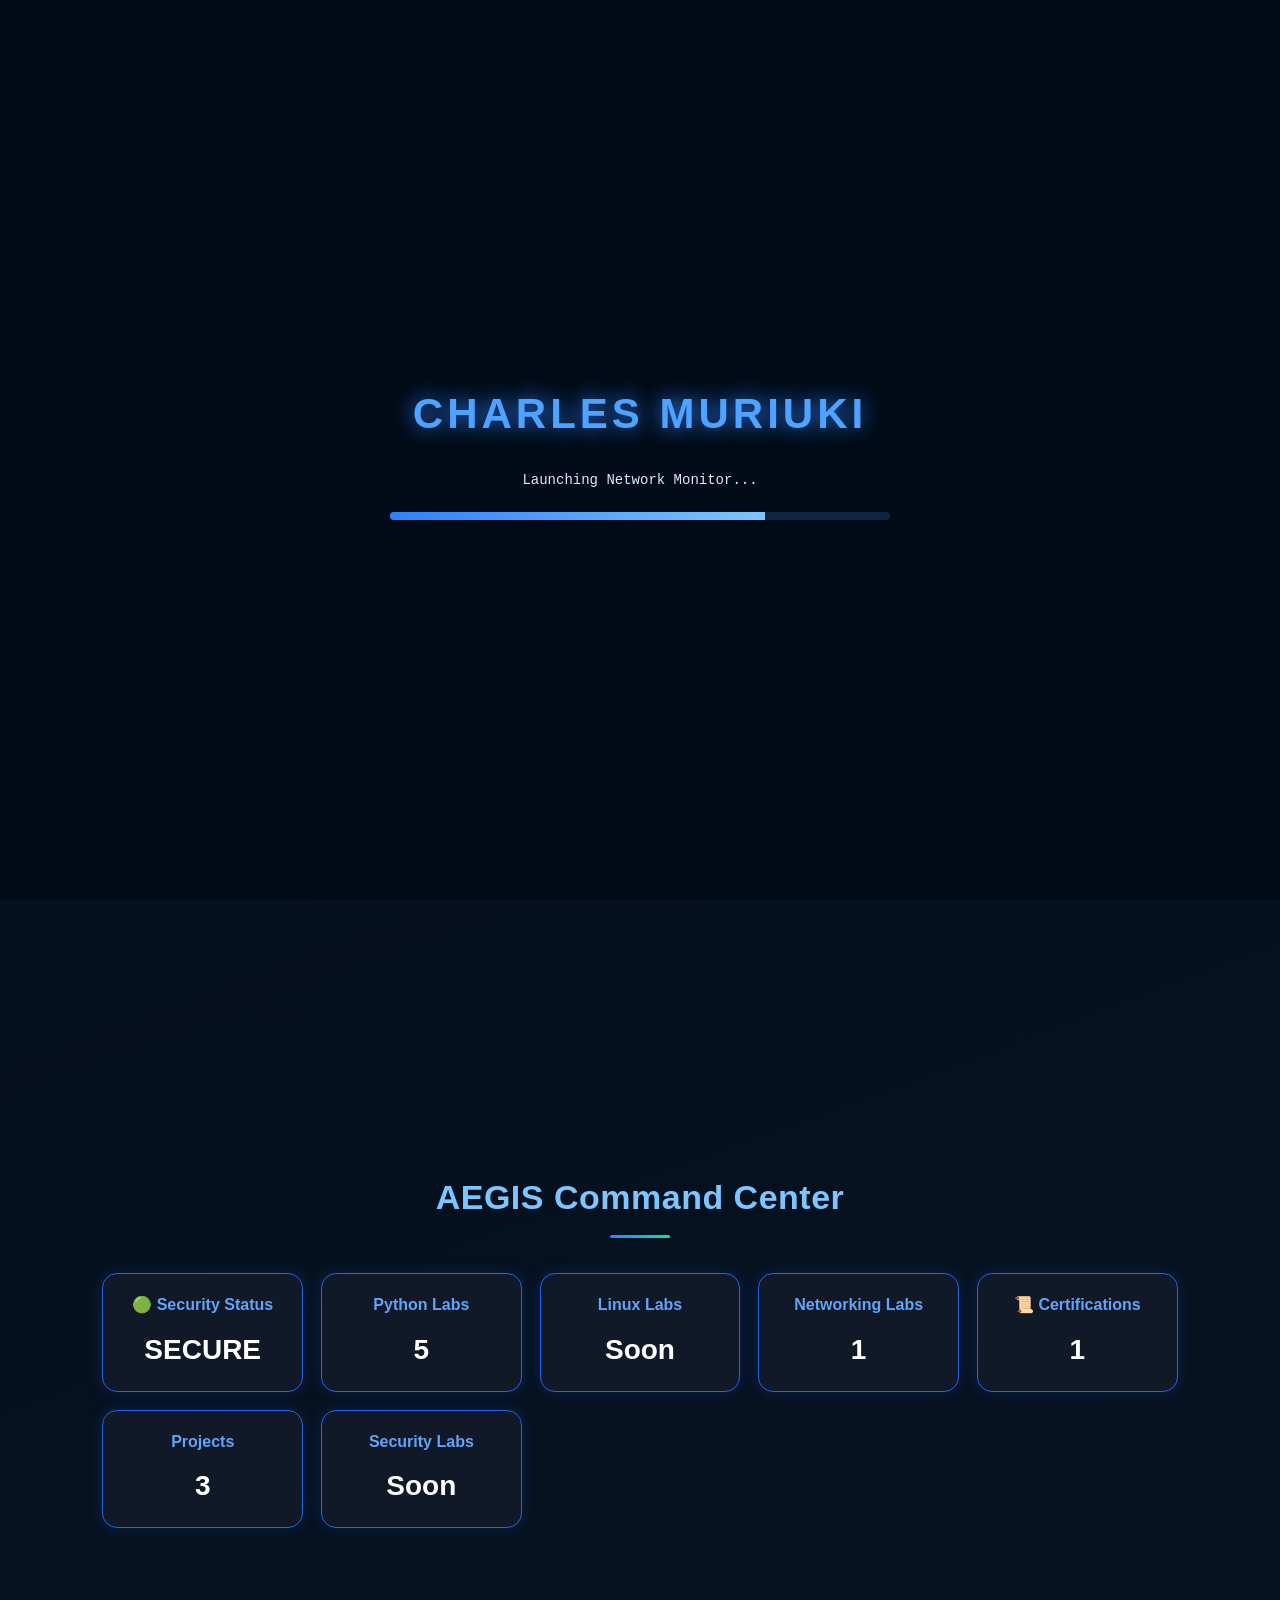
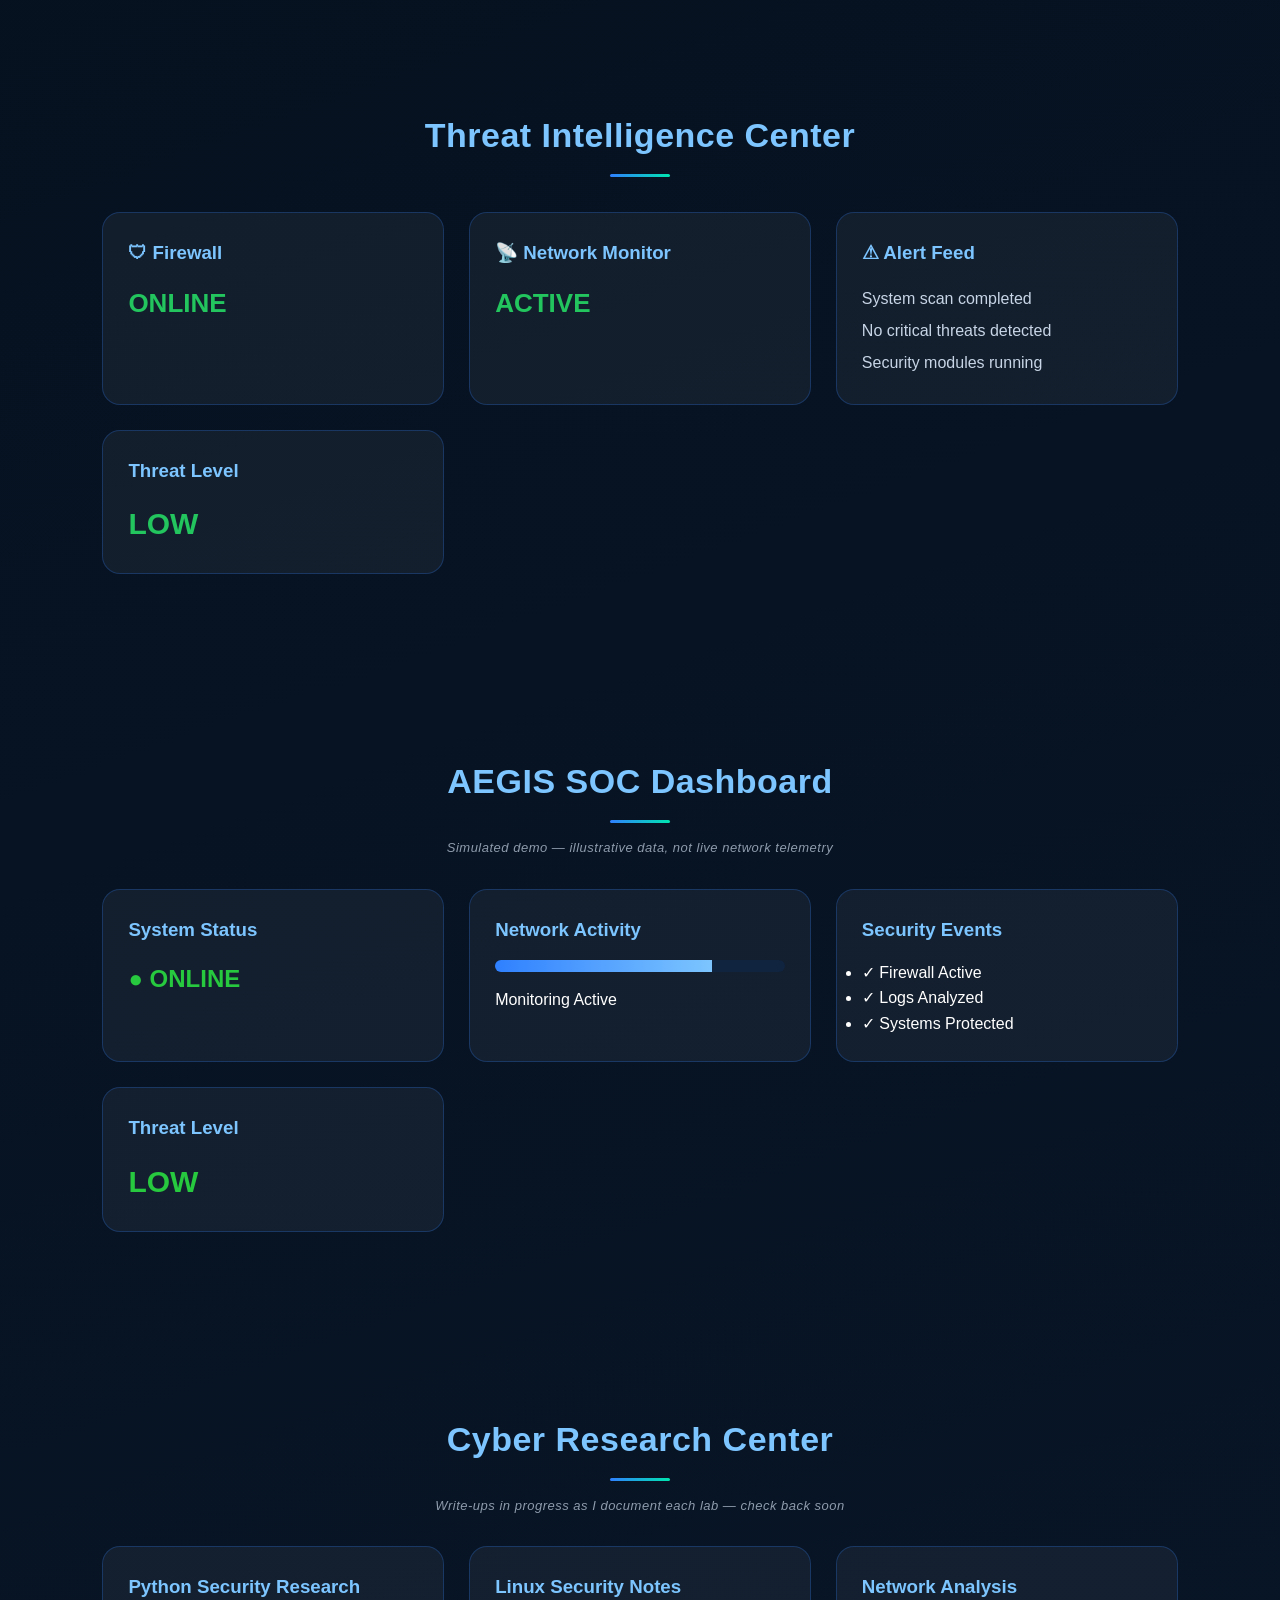
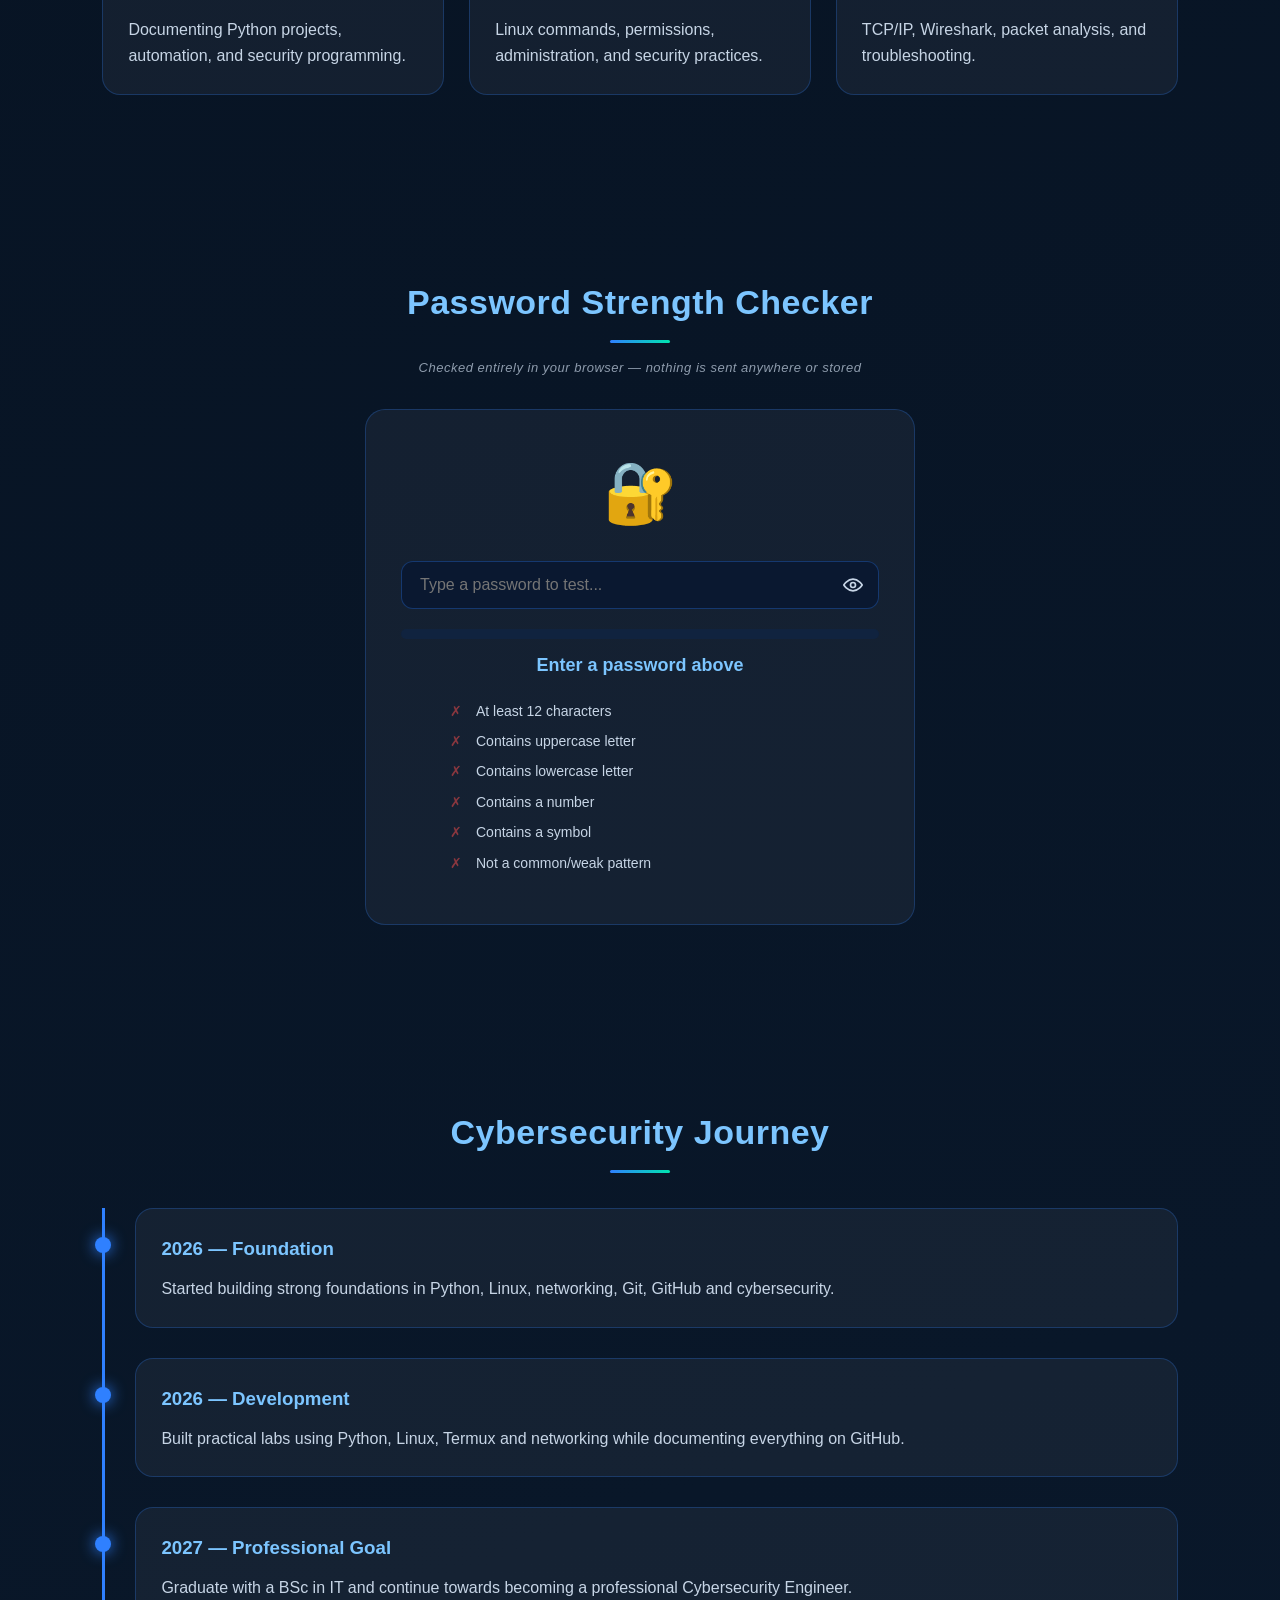
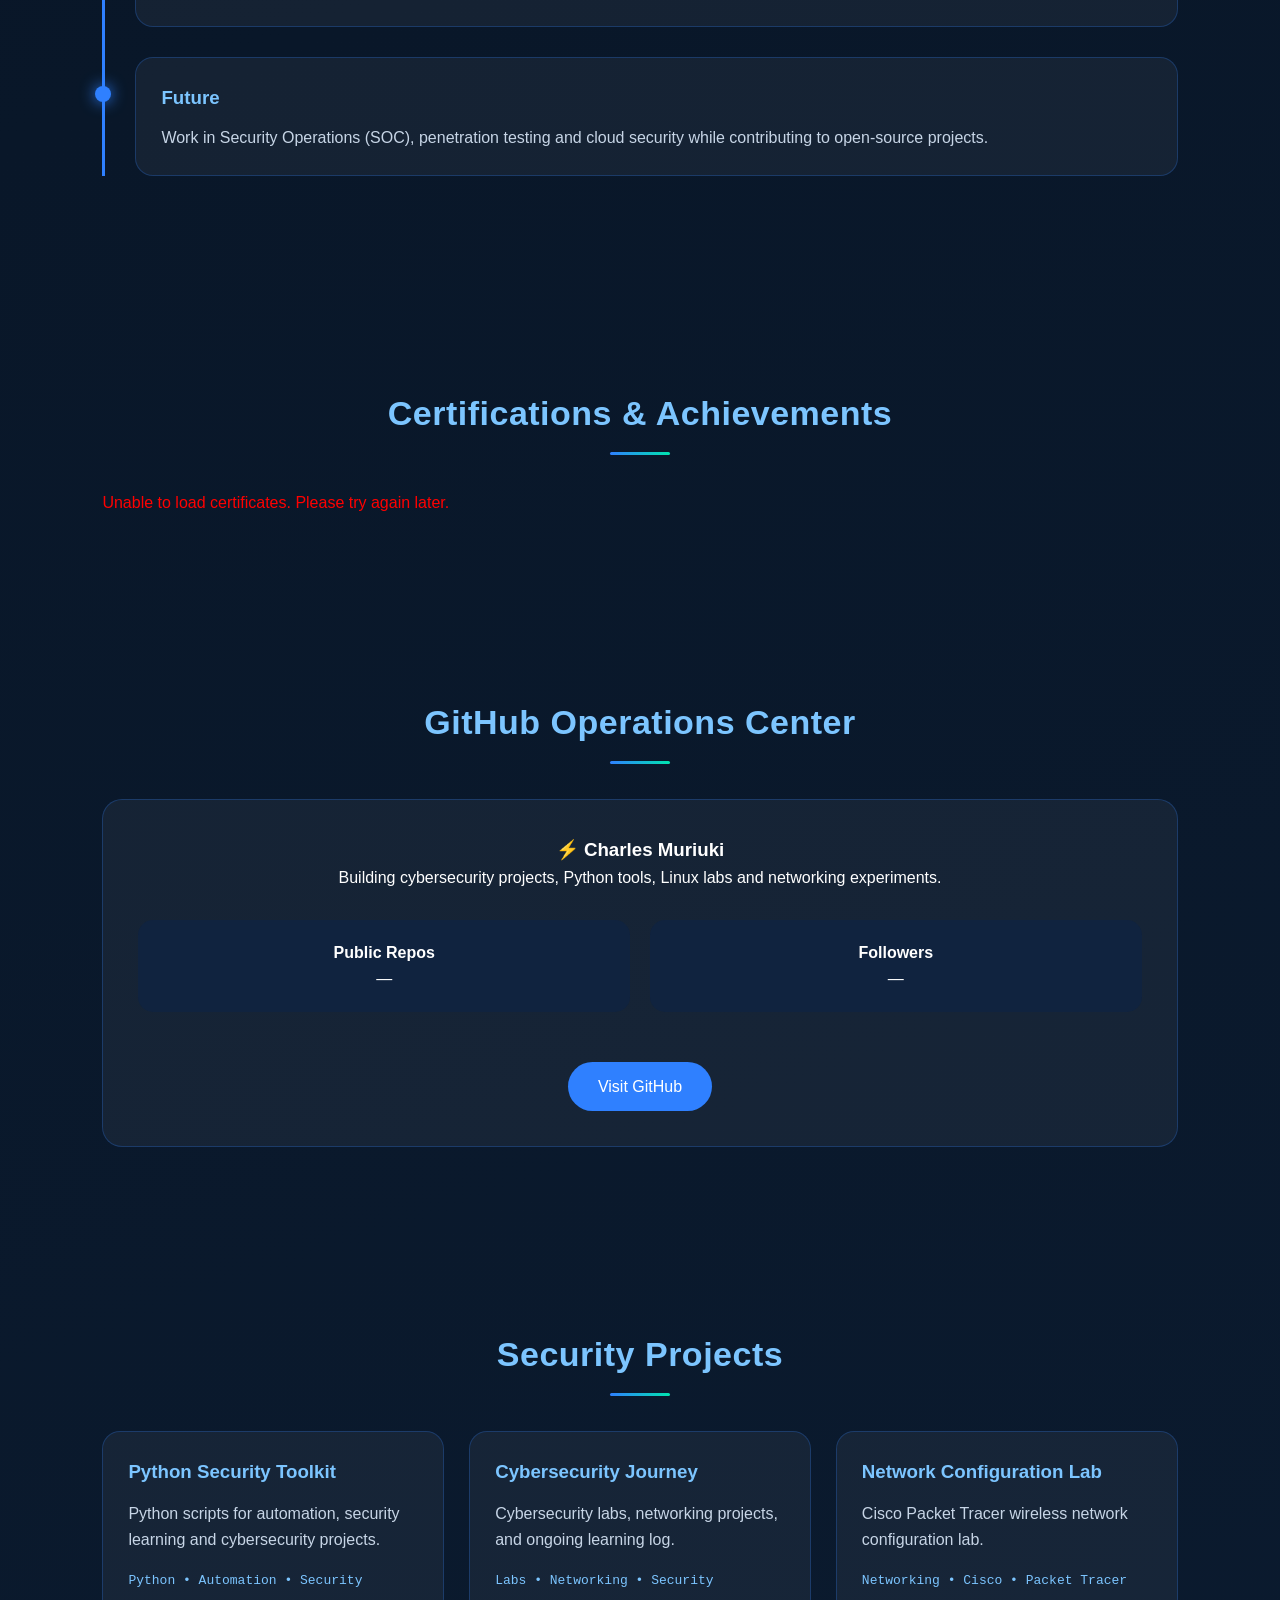
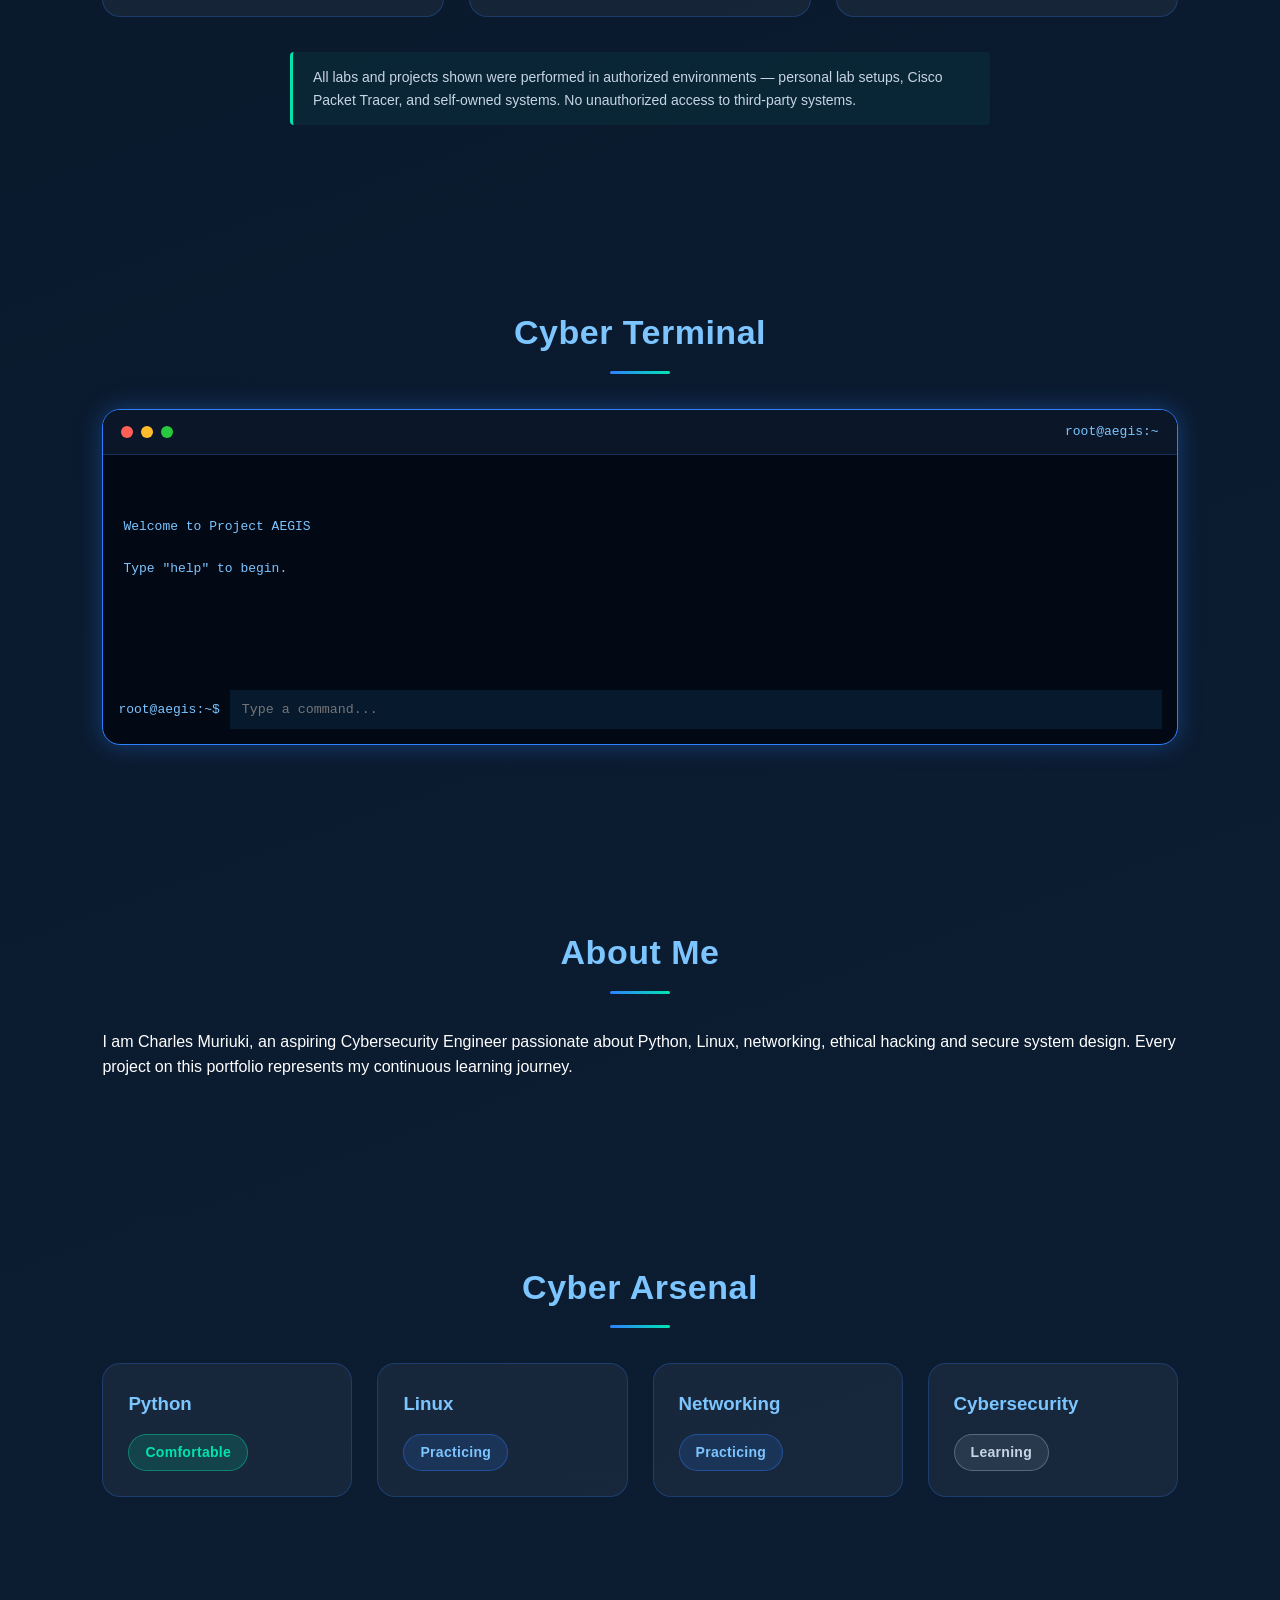
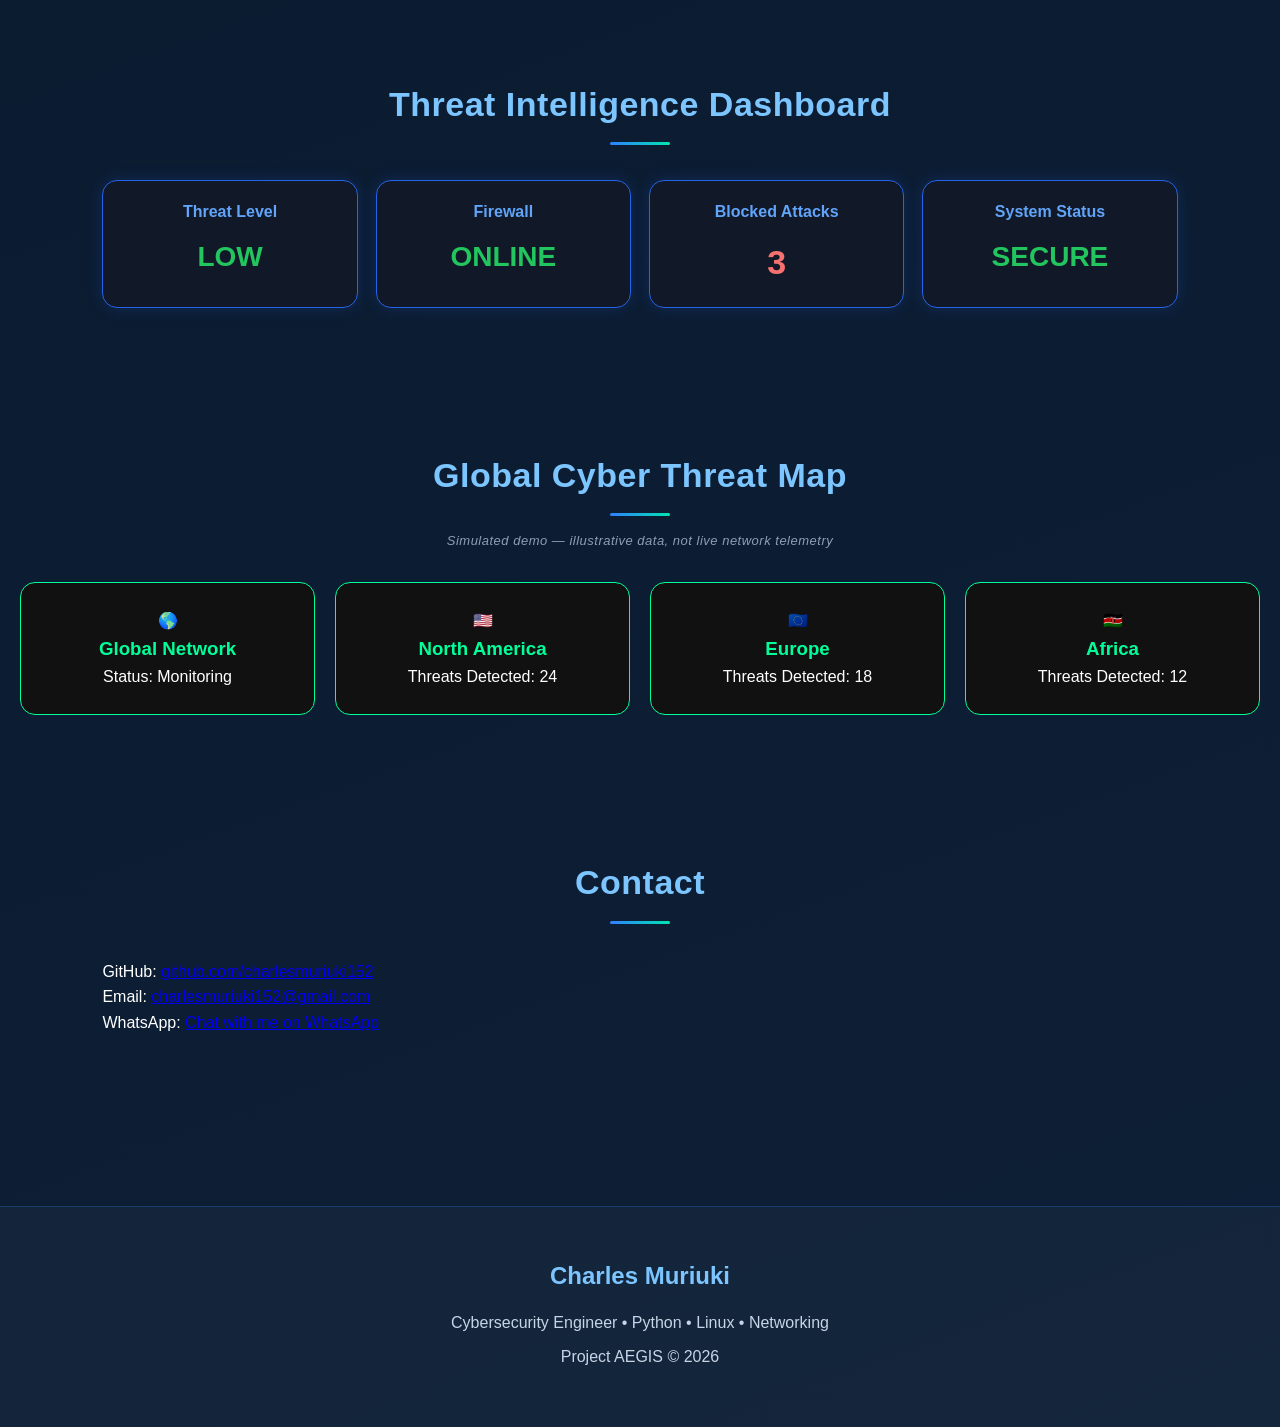
==== commit e40279ae: "Fix password toggle icon: SVG instead of emoji, positioned inside input" ====
--- a/index.html
+++ b/index.html
@@ -34,7 +34,7 @@
 <link rel="preconnect" href="https://fonts.gstatic.com" crossorigin>
 <link rel="stylesheet" href="https://fonts.googleapis.com/css2?family=Rajdhani:wght@500;600;700&family=Inter:wght@400;500;600&display=swap">
 
-<link rel="stylesheet" href="css/style.css?v=20260822c">
+<link rel="stylesheet" href="css/style.css?v=20260824">
 
 <link rel="icon" href="assets/favicon.svg">
 <link rel="apple-touch-icon" href="assets/apple-touch-icon.png">
@@ -434,7 +434,19 @@
 autocomplete="off"
 aria-label="Password to test">
 
-<button type="button" id="pwToggle" aria-label="Show password">👁</button>
+<button type="button" id="pwToggle" aria-label="Show password">
+
+<svg id="pwEyeOpen" width="20" height="20" viewBox="0 0 24 24" fill="none" stroke="currentColor" stroke-width="2" stroke-linecap="round" stroke-linejoin="round">
+<path d="M1 12s4-7 11-7 11 7 11 7-4 7-11 7-11-7-11-7Z"></path>
+<circle cx="12" cy="12" r="3"></circle>
+</svg>
+
+<svg id="pwEyeClosed" width="20" height="20" viewBox="0 0 24 24" fill="none" stroke="currentColor" stroke-width="2" stroke-linecap="round" stroke-linejoin="round" style="display:none">
+<path d="M17.94 17.94A10.94 10.94 0 0 1 12 20c-7 0-11-8-11-8a20.3 20.3 0 0 1 5.06-6.06M9.9 4.24A10.94 10.94 0 0 1 12 4c7 0 11 8 11 8a20.3 20.3 0 0 1-2.16 3.19m-6.72-1.07a3 3 0 1 1-4.24-4.24"></path>
+<line x1="1" y1="1" x2="23" y2="23"></line>
+</svg>
+
+</button>
 
 </div>
 
@@ -945,7 +957,7 @@
 
 </footer>
 
- <script src="js/script.js?v=20260822c"></script> 
+ <script src="js/script.js?v=20260824"></script> 
  <script src="js/certificates.js?v=20260822"></script> 
 
 
--- a/css/style.css
+++ b/css/style.css
@@ -599,16 +599,15 @@
 
 .pw-input-row{
 
-display:flex;
-gap:10px;
+position:relative;
 margin-bottom:20px;
 
 }
 
 .pw-input-row input{
 
-flex:1;
-padding:14px 18px;
+width:100%;
+padding:14px 50px 14px 18px;
 border-radius:12px;
 border:1px solid rgba(47,128,255,.3);
 background:#0a1830;
@@ -627,13 +626,29 @@
 
 .pw-input-row button{
 
-padding:0 18px;
-border:1px solid rgba(47,128,255,.3);
-border-radius:12px;
+position:absolute;
+right:8px;
+top:50%;
+transform:translateY(-50%);
+width:36px;
+height:36px;
+padding:0;
+display:flex;
+align-items:center;
+justify-content:center;
+border:none;
+border-radius:8px;
 background:transparent;
-color:var(--text);
+color:var(--muted);
 cursor:pointer;
-font-size:18px;
+transition:.2s;
+
+}
+
+.pw-input-row button:hover{
+
+color:var(--secondary);
+background:rgba(47,128,255,.1);
 
 }
 
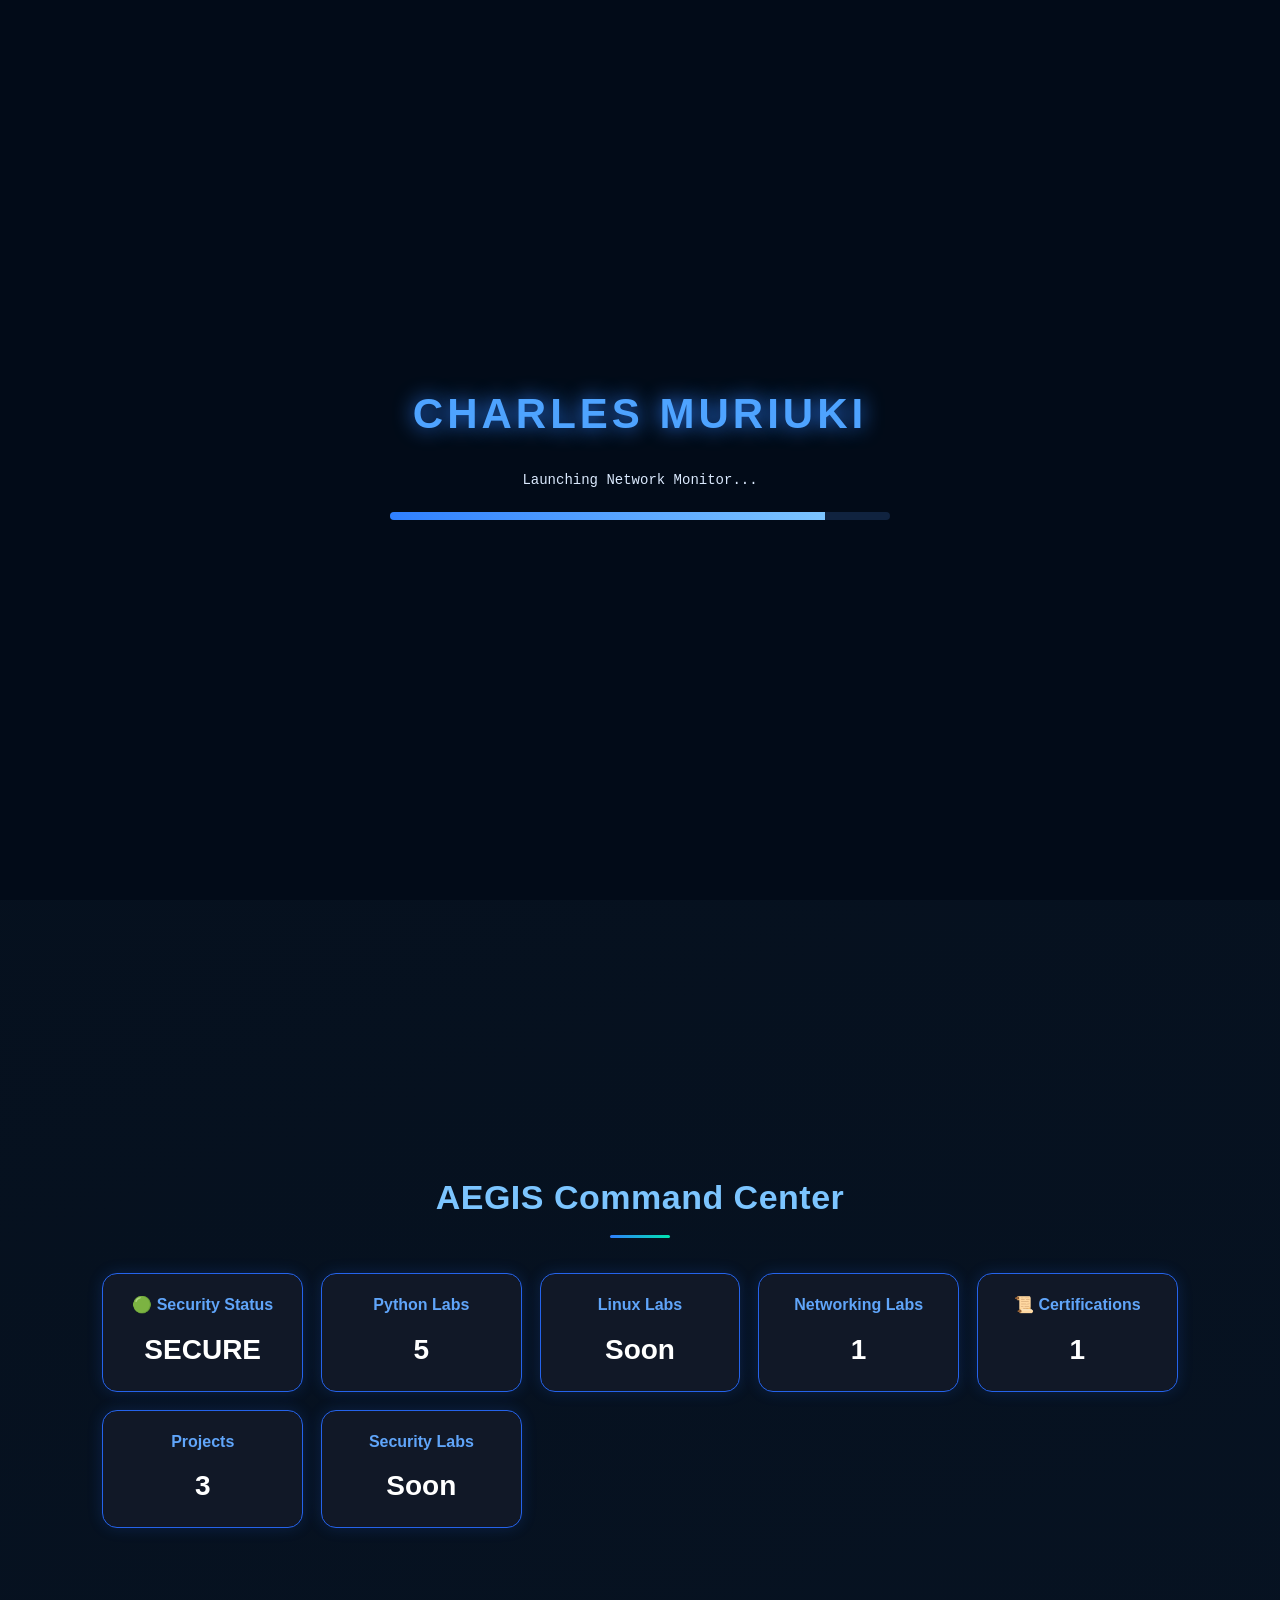
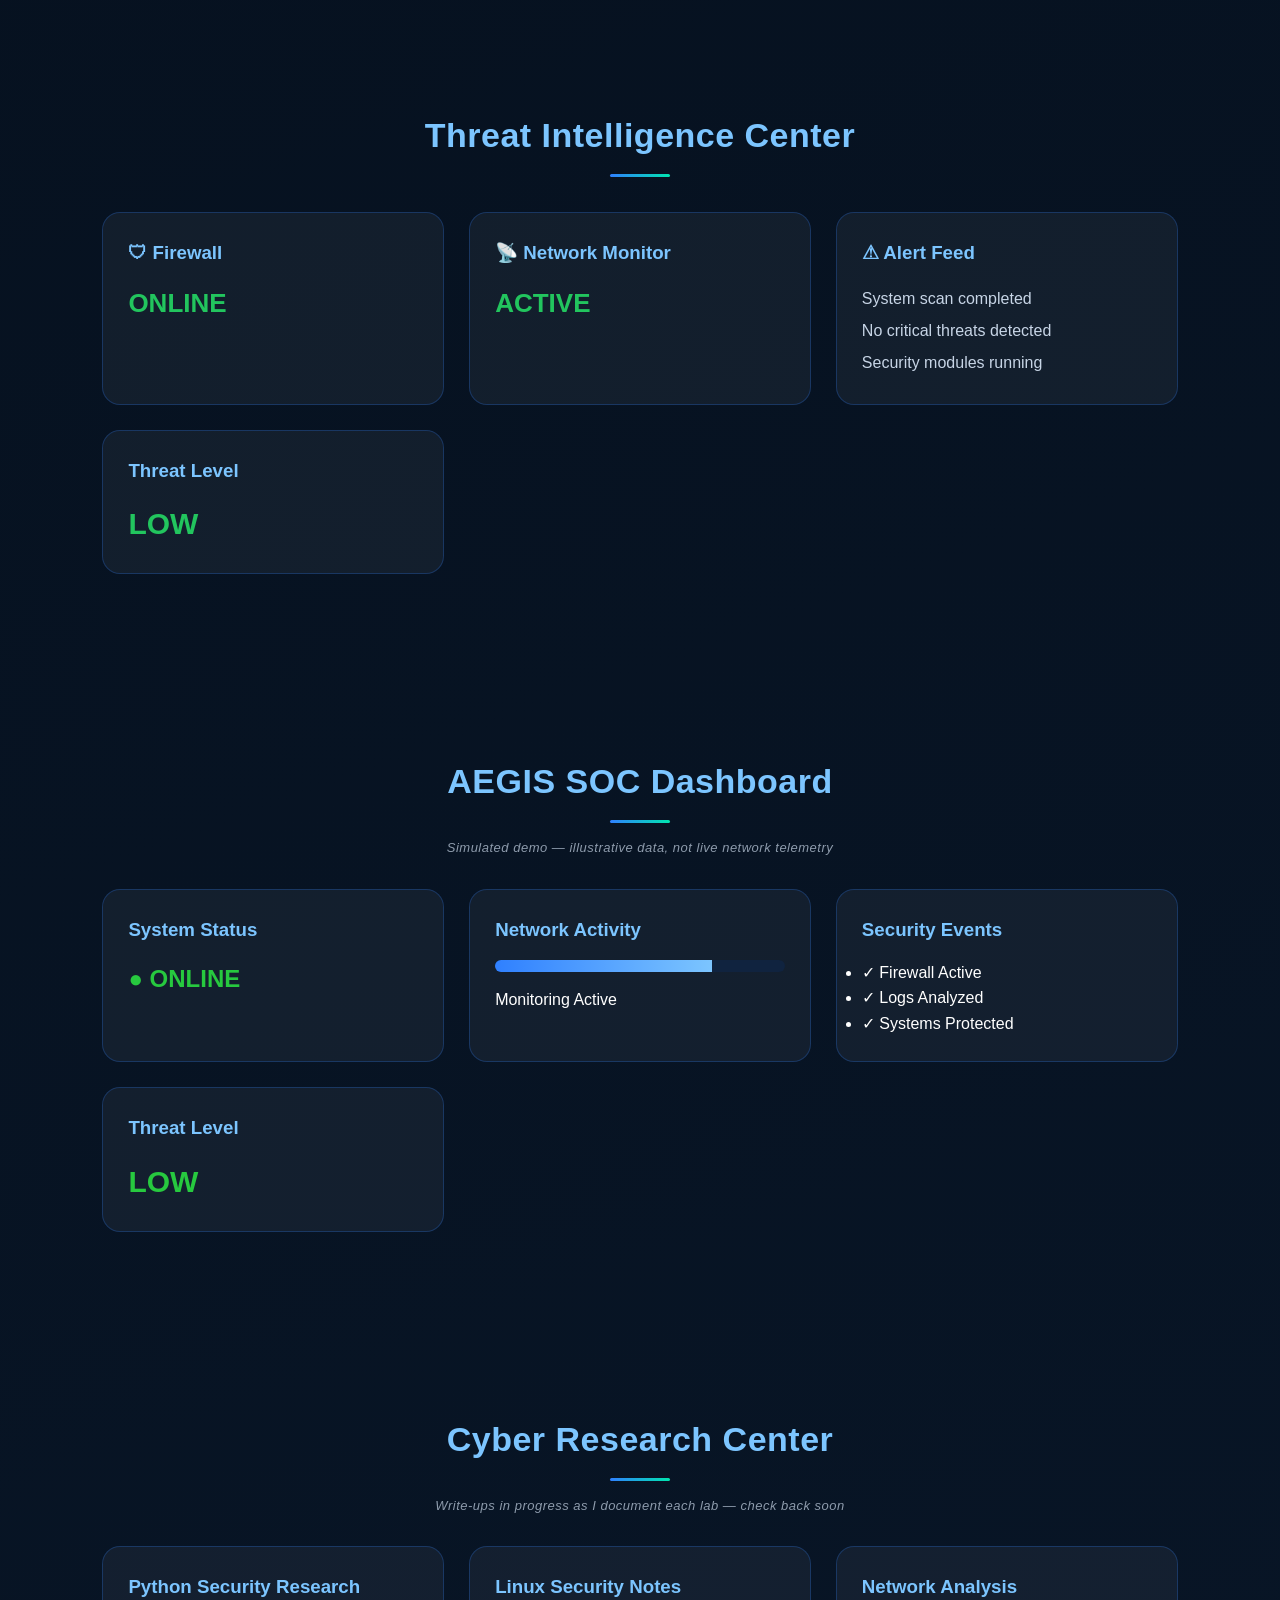
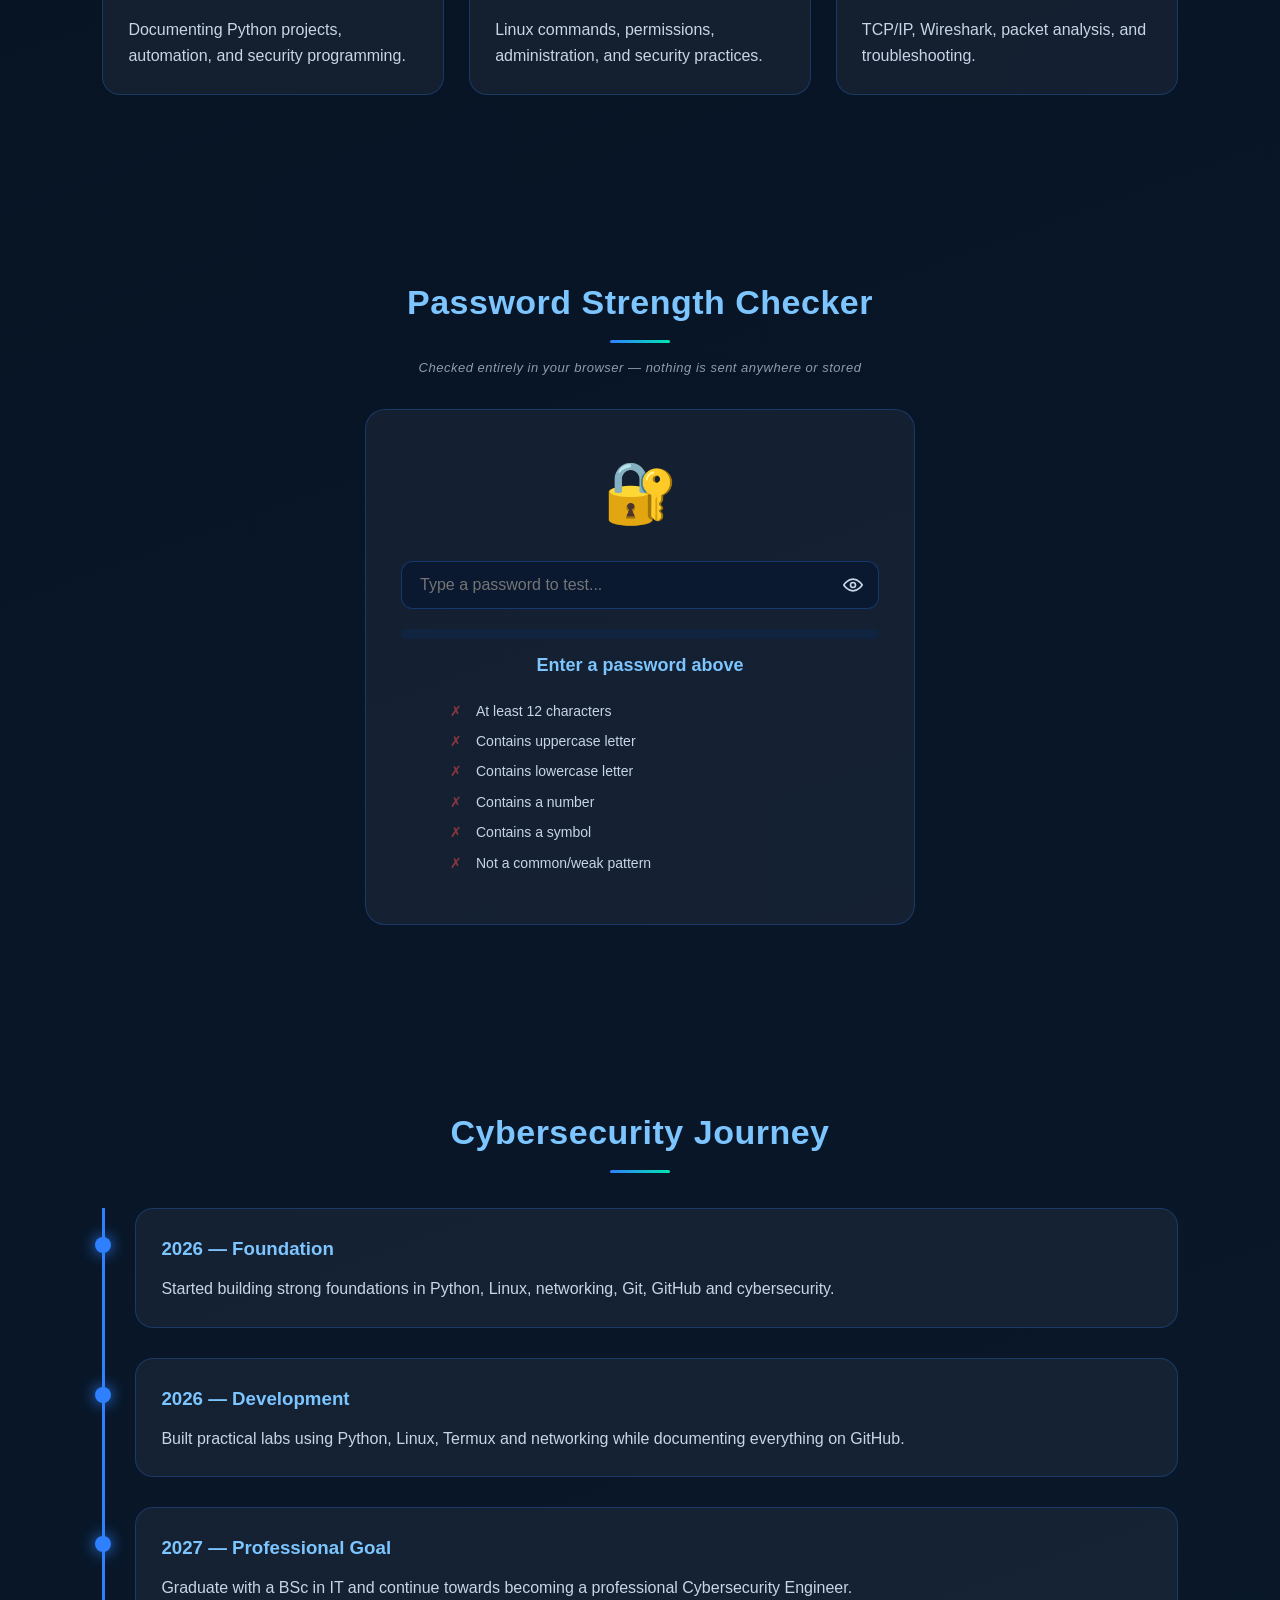
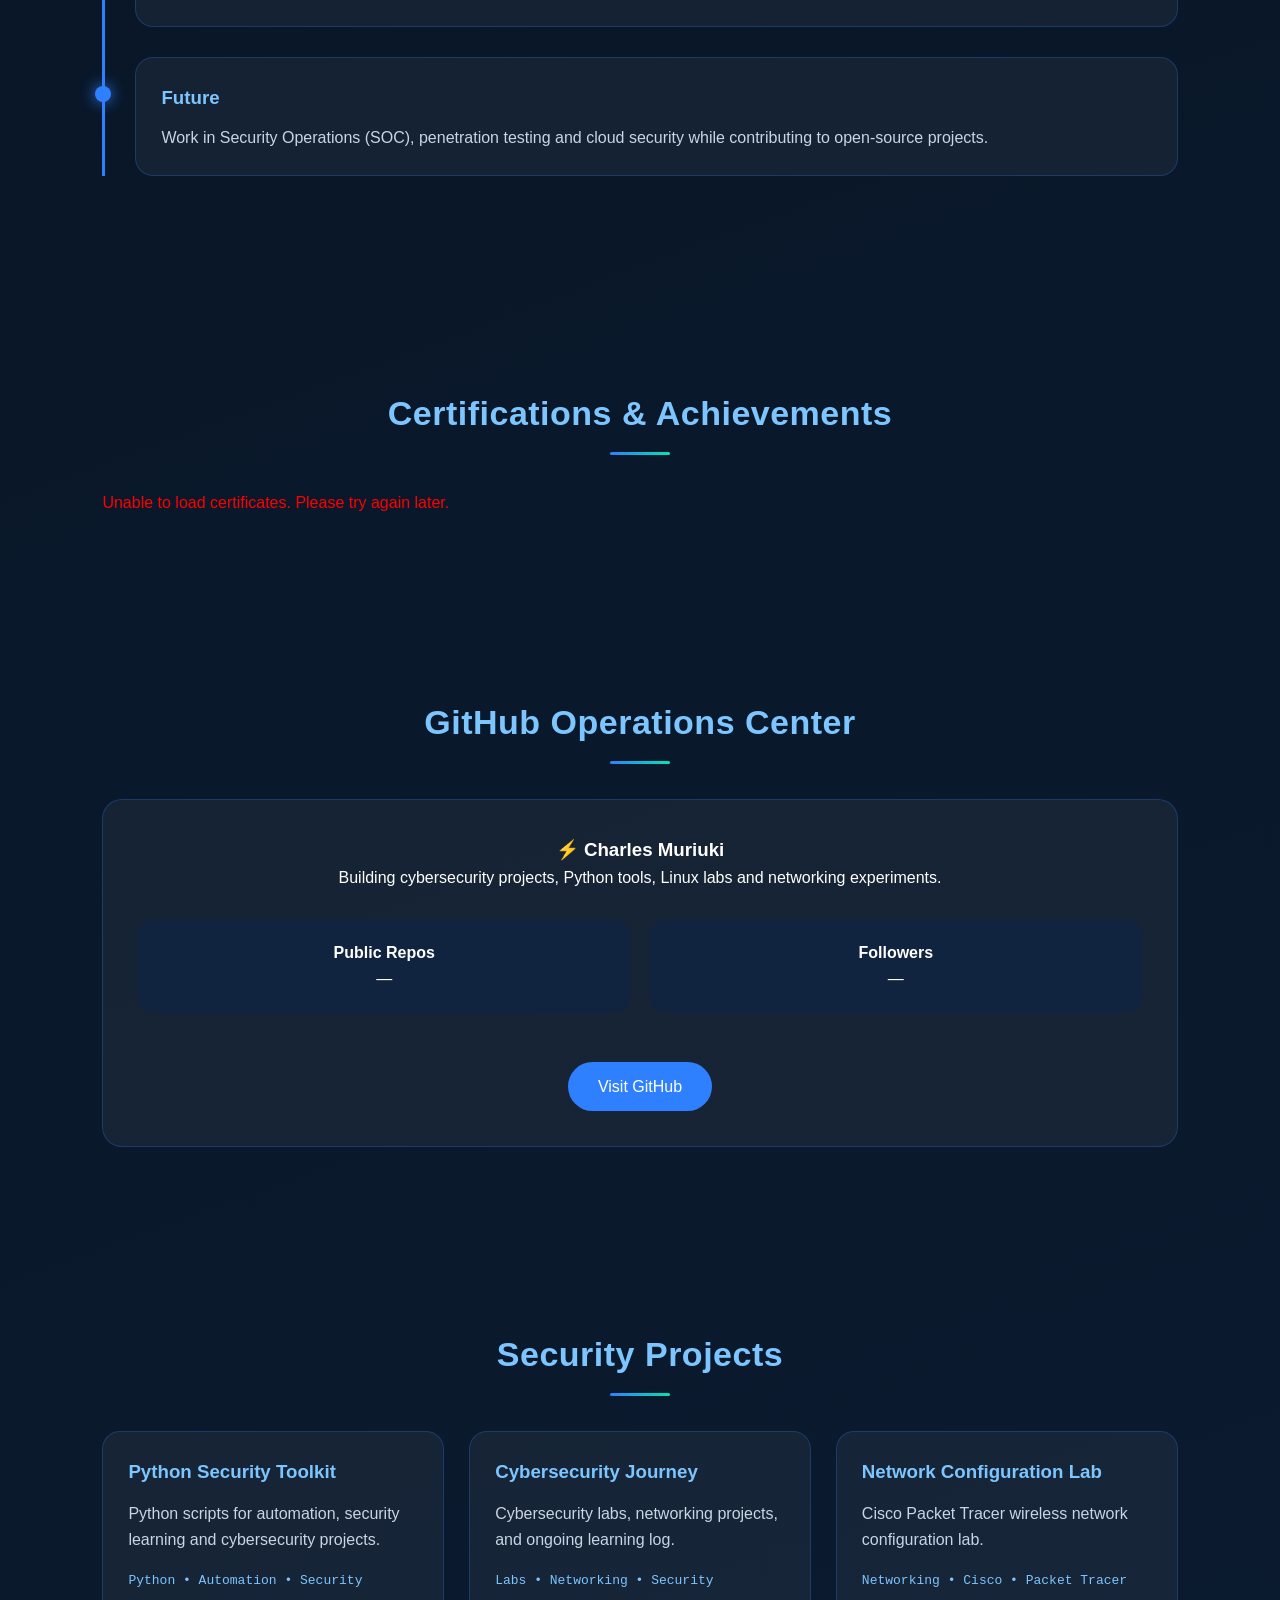
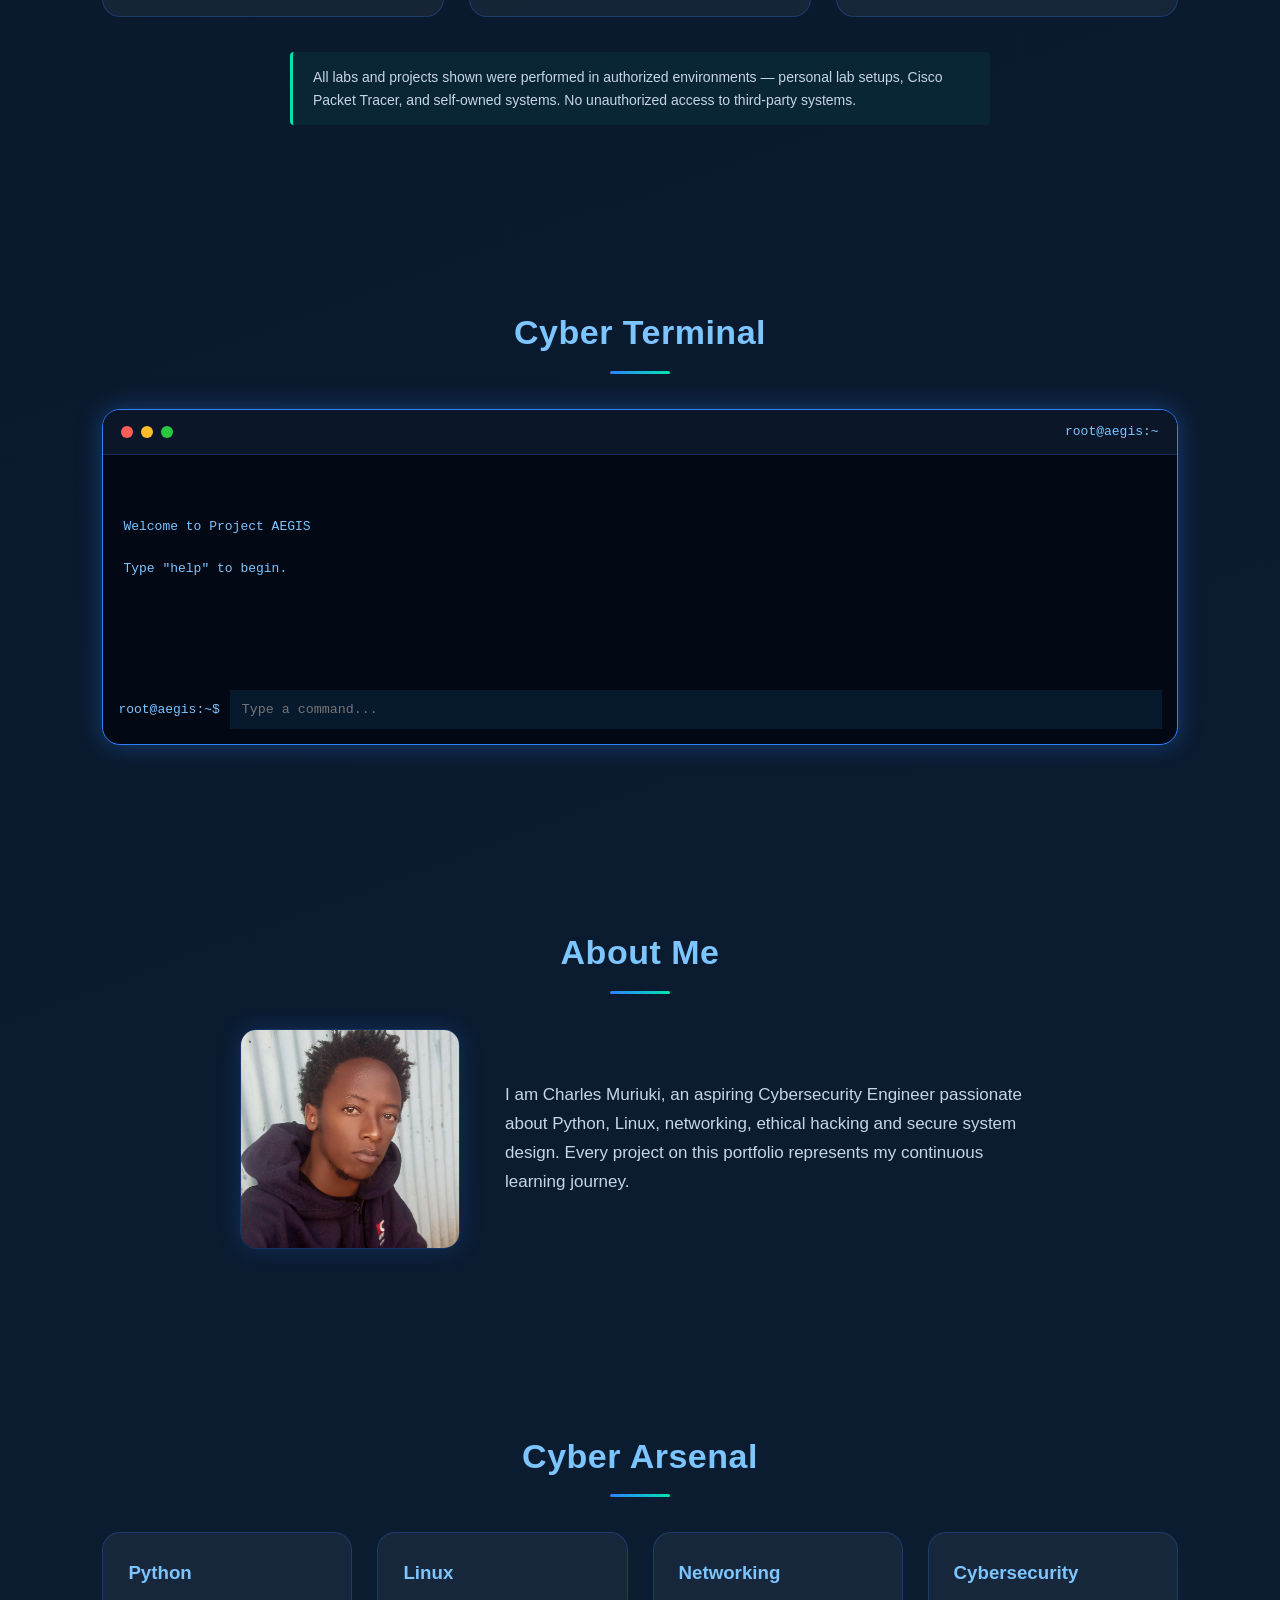
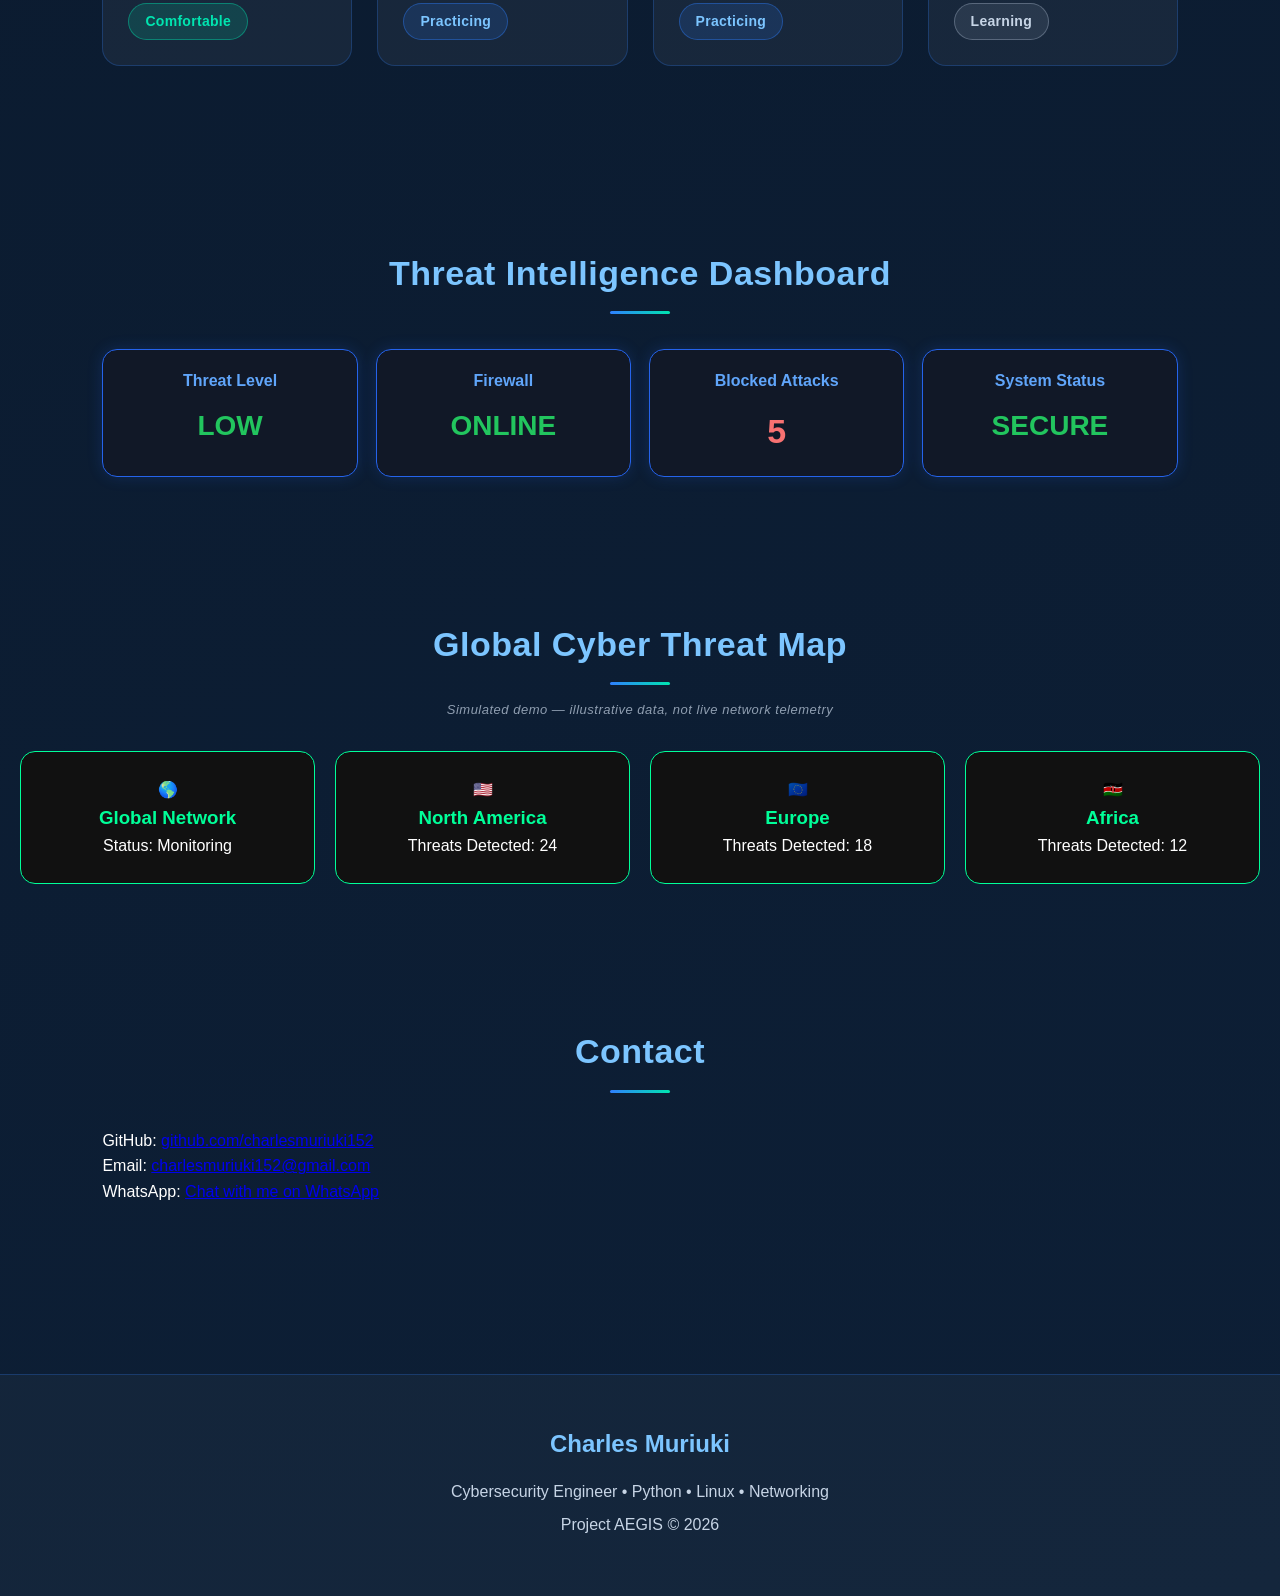
==== commit 85239258: "Add profile photo to About section and hero" ====
--- a/index.html
+++ b/index.html
@@ -34,7 +34,7 @@
 <link rel="preconnect" href="https://fonts.gstatic.com" crossorigin>
 <link rel="stylesheet" href="https://fonts.googleapis.com/css2?family=Rajdhani:wght@500;600;700&family=Inter:wght@400;500;600&display=swap">
 
-<link rel="stylesheet" href="css/style.css?v=20260824">
+<link rel="stylesheet" href="css/style.css?v=20260827">
 
 <link rel="icon" href="assets/favicon.svg">
 <link rel="apple-touch-icon" href="assets/apple-touch-icon.png">
@@ -133,6 +133,12 @@
 
 <div class="hero" id="main-content">
 
+<img
+src="assets/charles-avatar.jpg"
+alt="Charles Muriuki"
+class="hero-avatar"
+loading="lazy">
+
 <h1 id="typing"></h1>
 
 <h2>Charles Muriuki</h2>
@@ -757,6 +763,14 @@
 
 <h2>About Me</h2>
 
+<div class="about-content">
+
+<img
+src="assets/charles-profile.jpg"
+alt="Charles Muriuki"
+class="about-photo"
+loading="lazy">
+
 <p>
 
 I am Charles Muriuki, an aspiring Cybersecurity Engineer
@@ -767,6 +781,8 @@
 my continuous learning journey.
 
 </p>
+
+</div>
 
 </section>
 
@@ -957,7 +973,7 @@
 
 </footer>
 
- <script src="js/script.js?v=20260824"></script> 
+ <script src="js/script.js?v=20260827"></script> 
  <script src="js/certificates.js?v=20260822"></script> 
 
 
--- a/css/style.css
+++ b/css/style.css
@@ -132,6 +132,18 @@
 align-items:center;
 text-align:center;
 padding:120px 20px 60px;
+
+}
+
+.hero-avatar{
+
+width:120px;
+height:120px;
+border-radius:50%;
+object-fit:cover;
+border:3px solid var(--primary);
+box-shadow:0 0 25px rgba(47,128,255,.4);
+margin-bottom:25px;
 
 }
 
@@ -295,6 +307,54 @@
 height:3px;
 border-radius:3px;
 background:linear-gradient(90deg,var(--primary),var(--accent));
+
+}
+
+.about-content{
+
+display:flex;
+align-items:center;
+gap:45px;
+max-width:800px;
+margin:0 auto;
+
+}
+
+.about-photo{
+
+width:220px;
+height:220px;
+border-radius:16px;
+object-fit:cover;
+flex-shrink:0;
+border:1px solid rgba(47,128,255,.25);
+box-shadow:0 0 25px rgba(47,128,255,.2);
+
+}
+
+.about-content p{
+
+color:var(--muted);
+font-size:17px;
+line-height:1.7;
+
+}
+
+@media (max-width:640px){
+
+.about-content{
+
+flex-direction:column;
+text-align:center;
+
+}
+
+.about-photo{
+
+width:180px;
+height:180px;
+
+}
 
 }
 
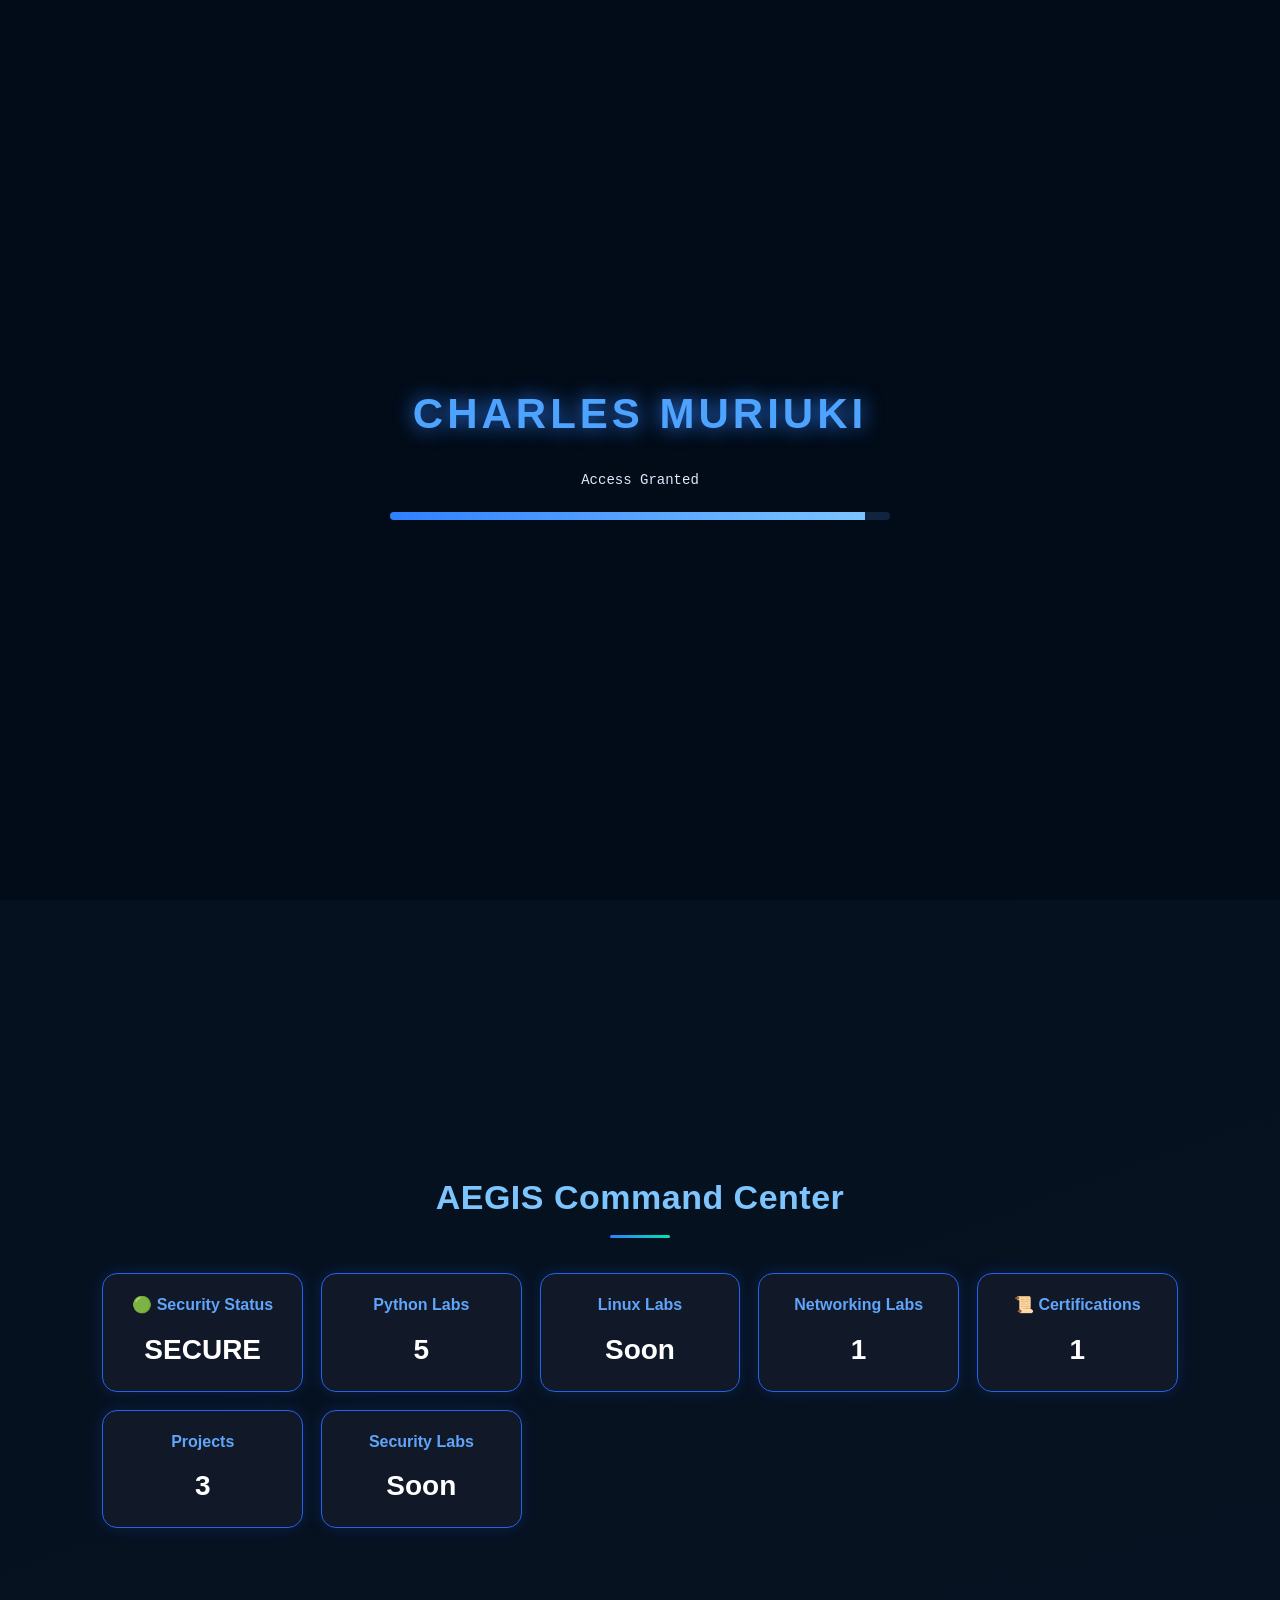
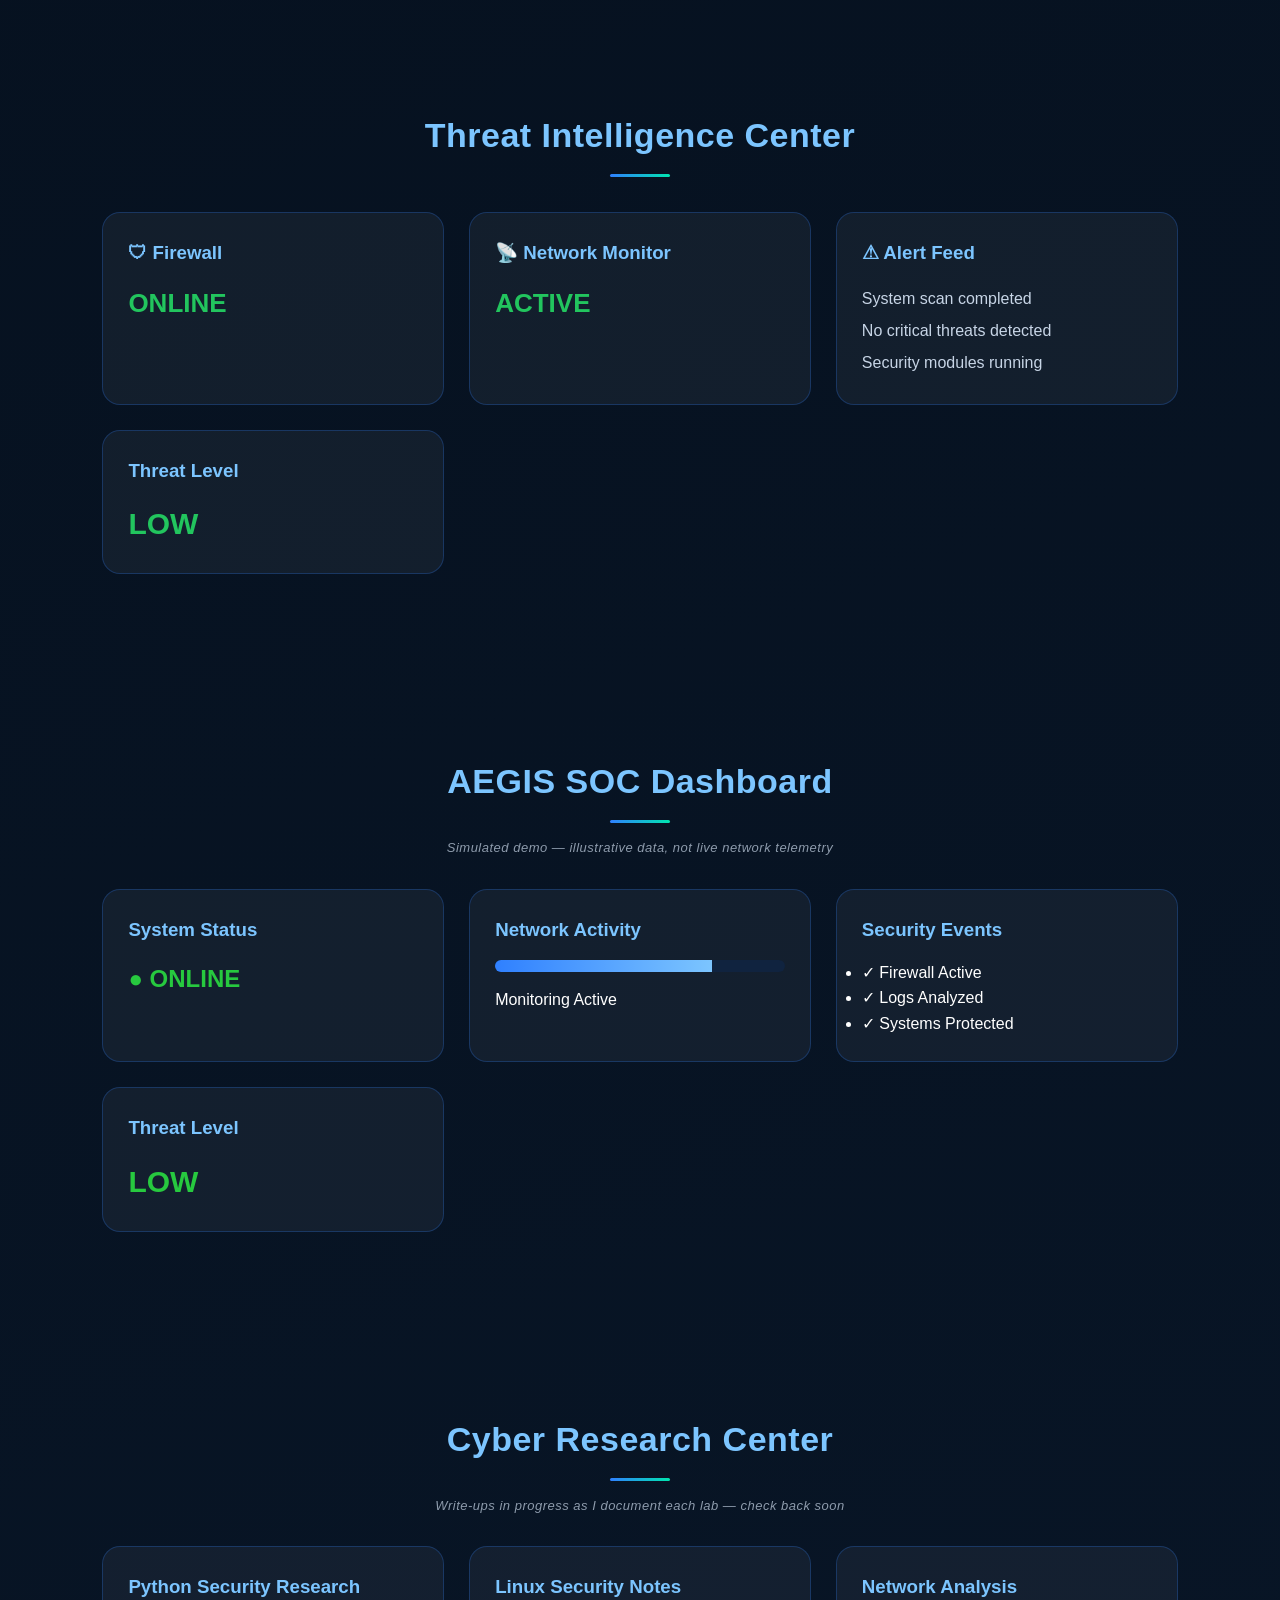
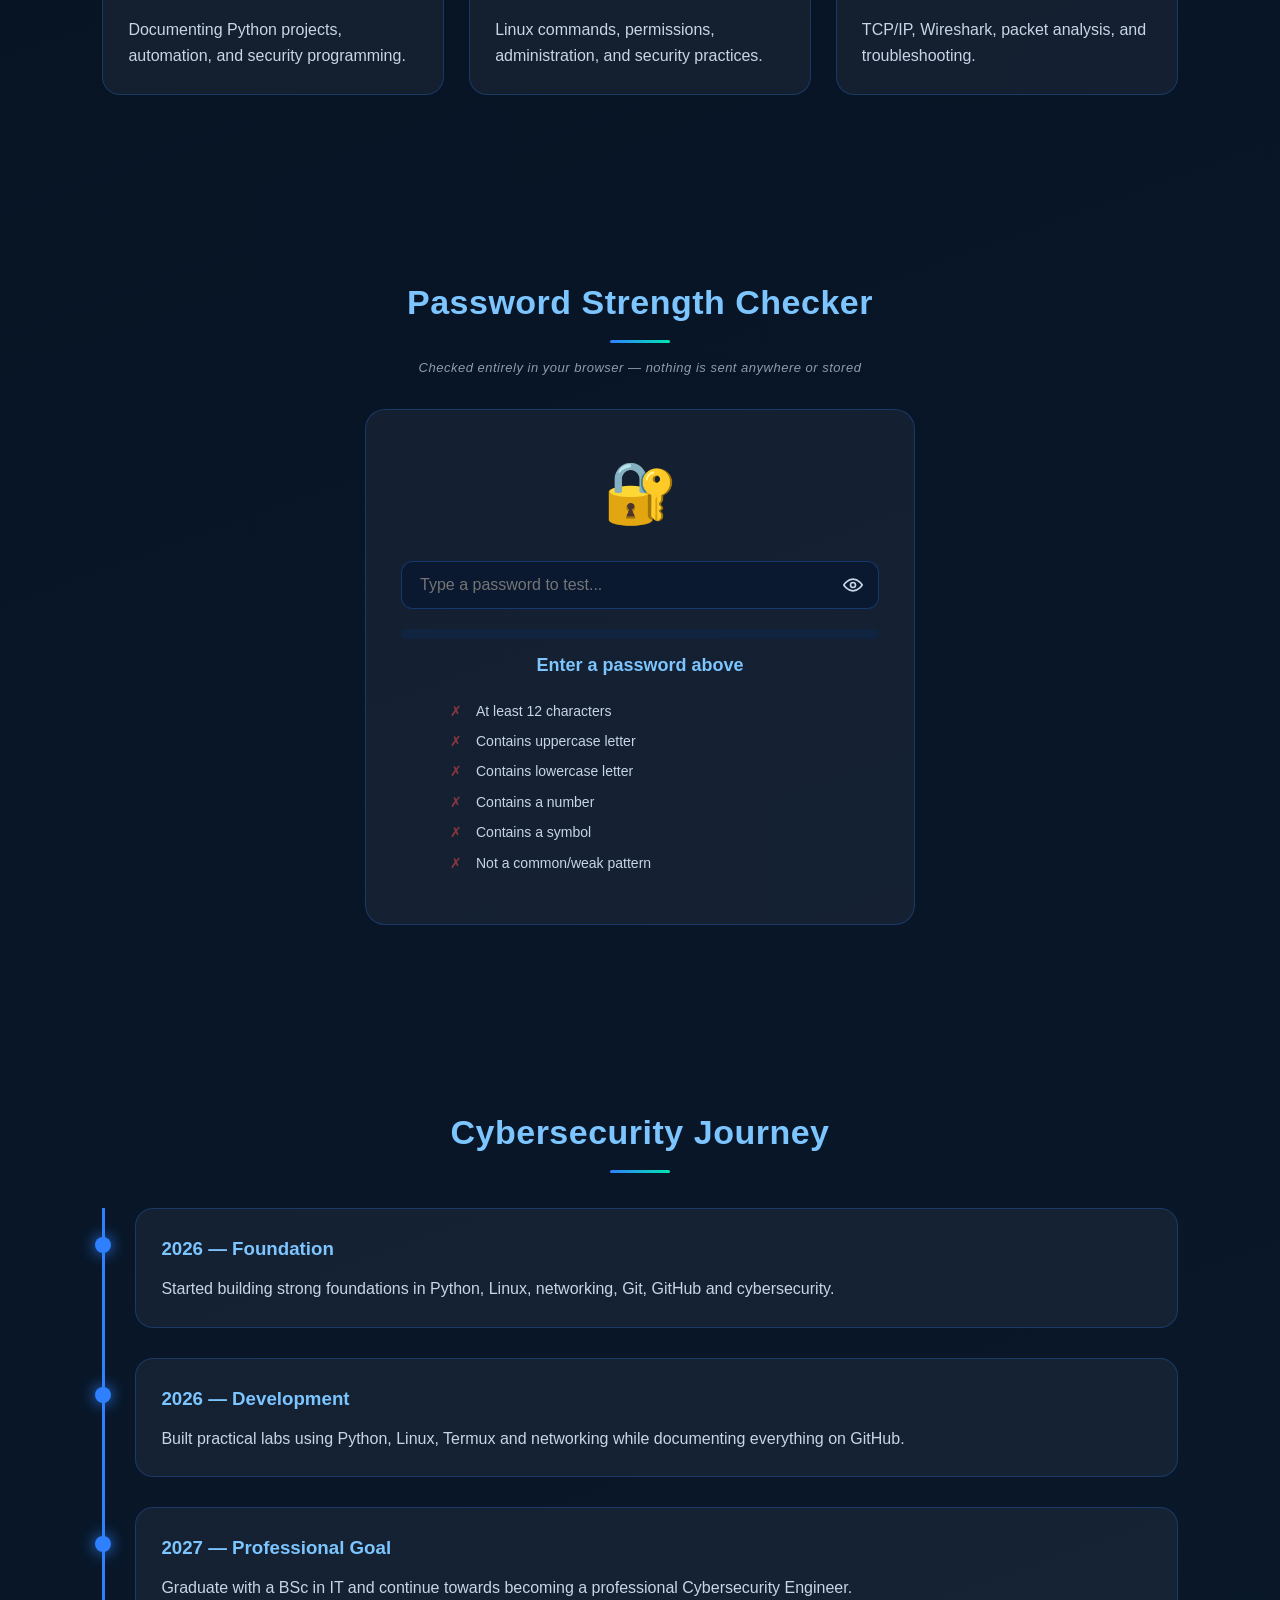
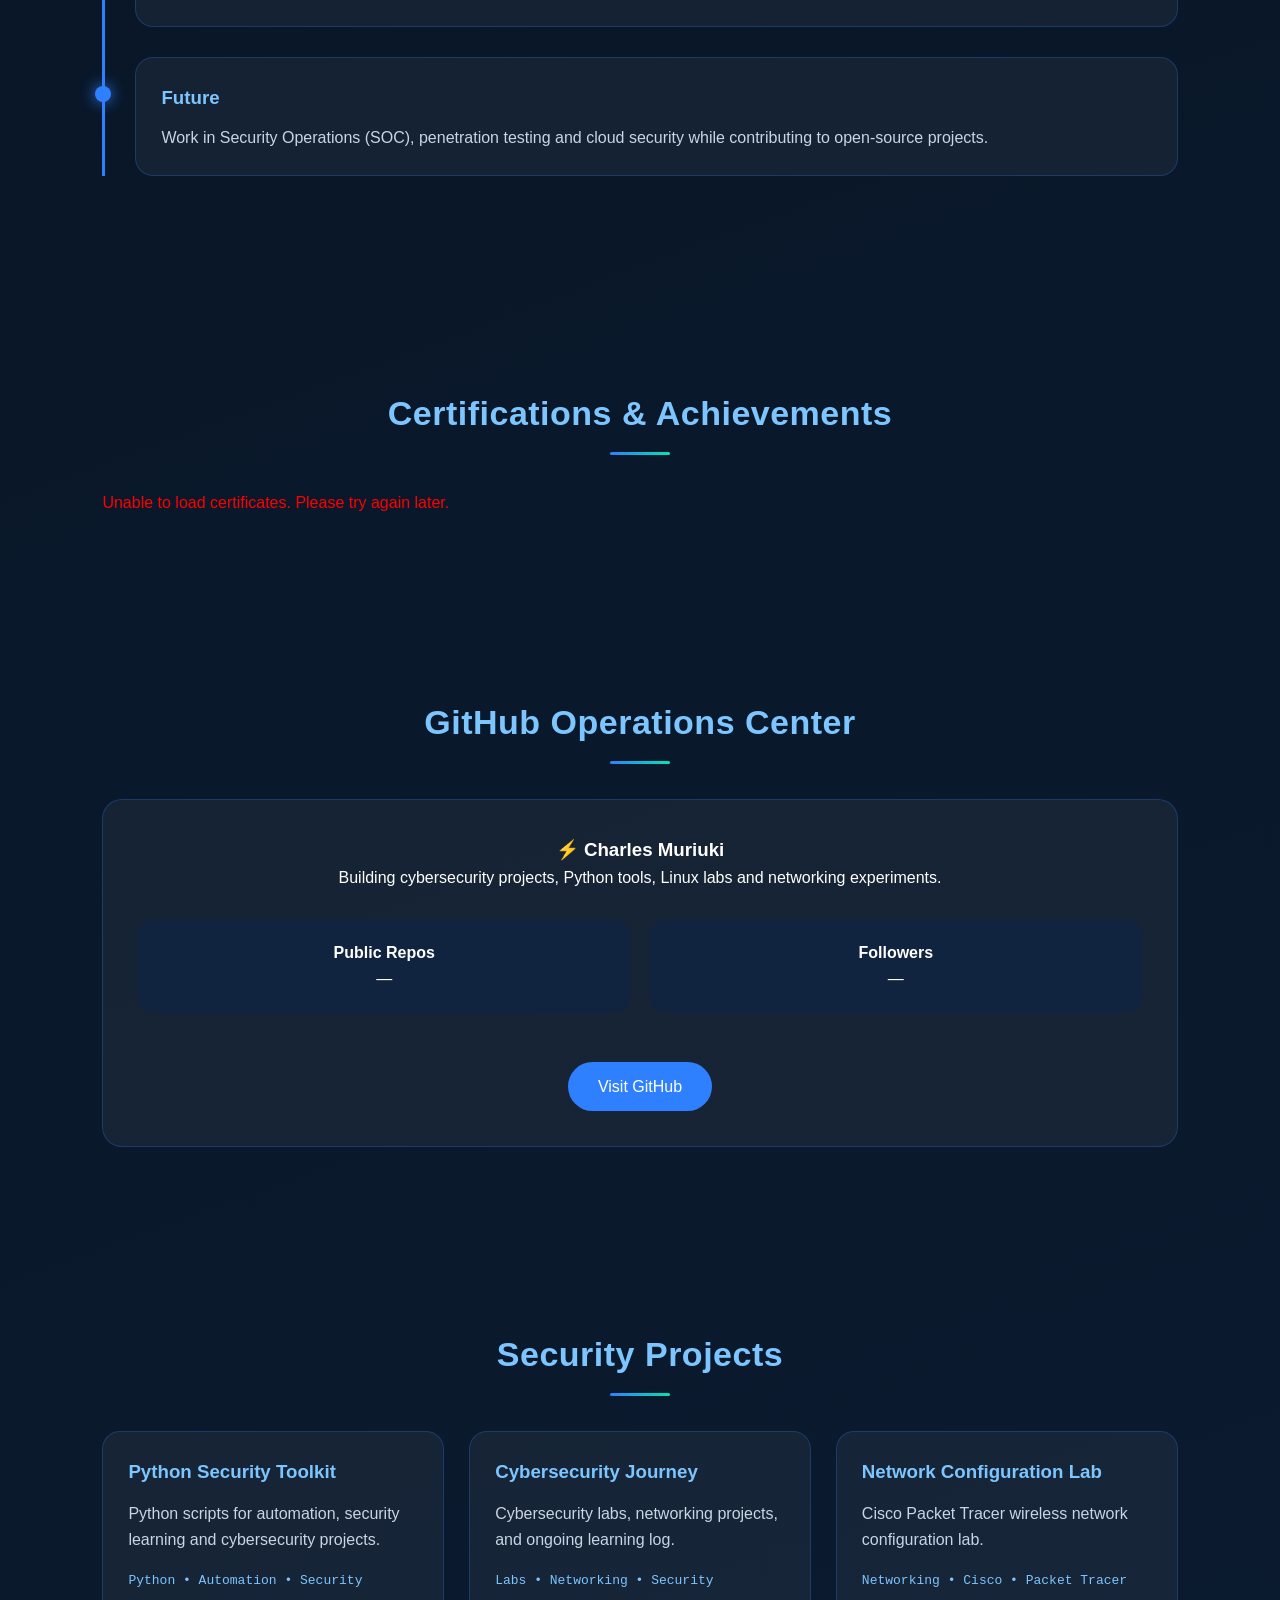
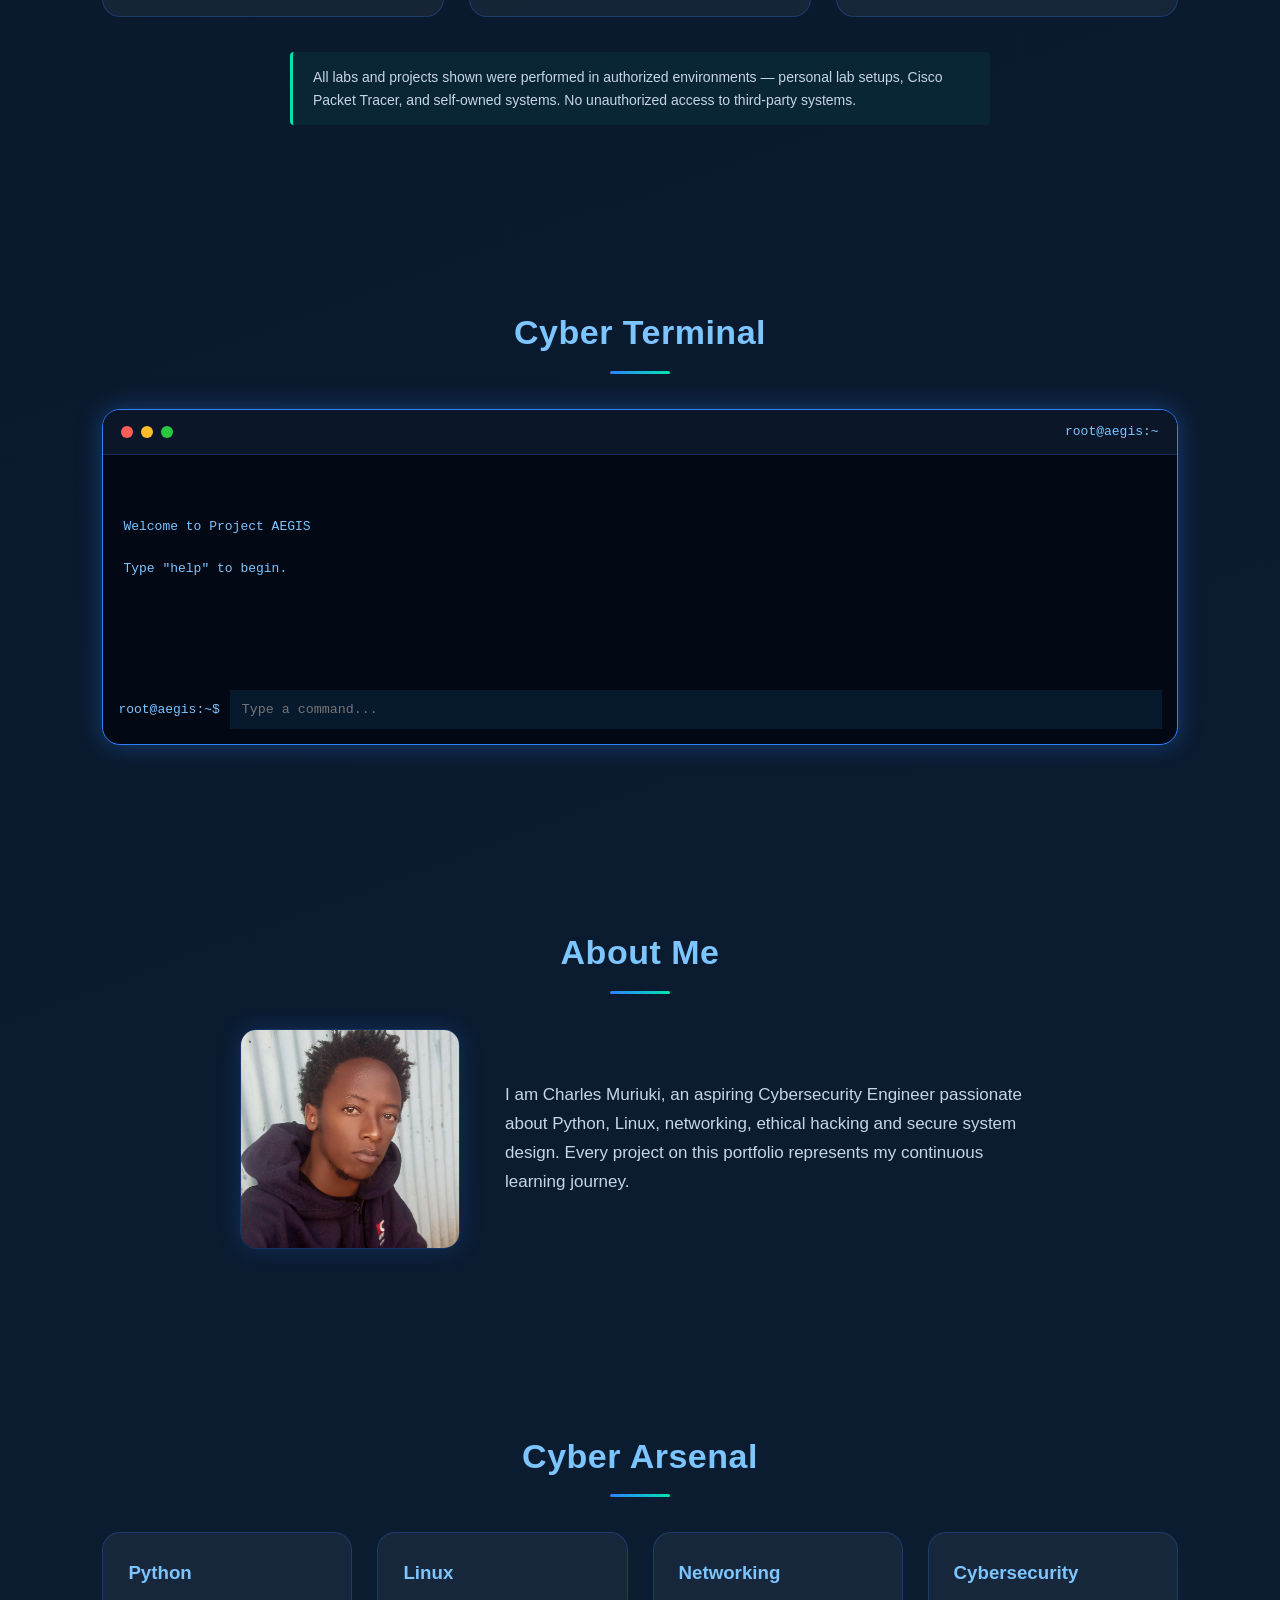
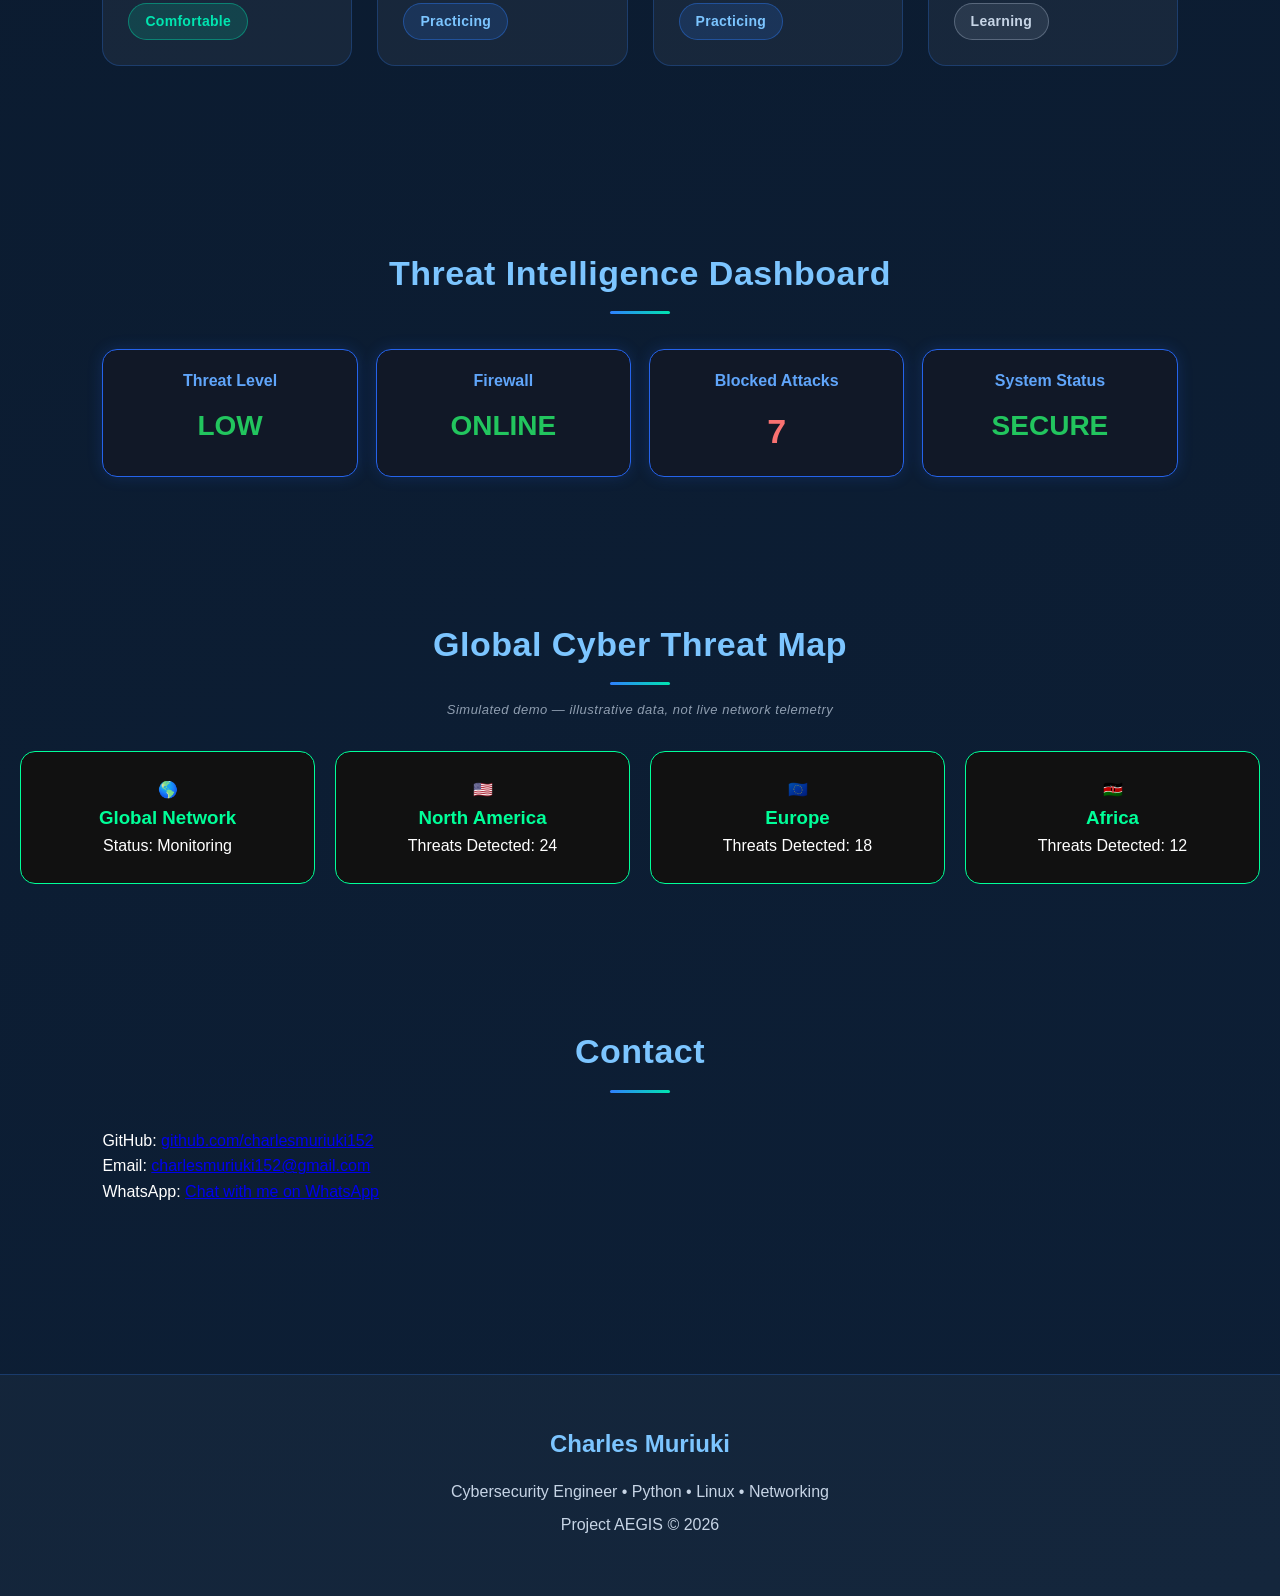
==== commit 12fcdaf5: "Fix certificate links to use raw PDF URL, avoiding GitHub's broken mobile preview" ====
--- a/index.html
+++ b/index.html
@@ -974,7 +974,7 @@
 </footer>
 
  <script src="js/script.js?v=20260827"></script> 
- <script src="js/certificates.js?v=20260822"></script> 
+ <script src="js/certificates.js?v=20260827b"></script> 
 
 
 <!-- =========================
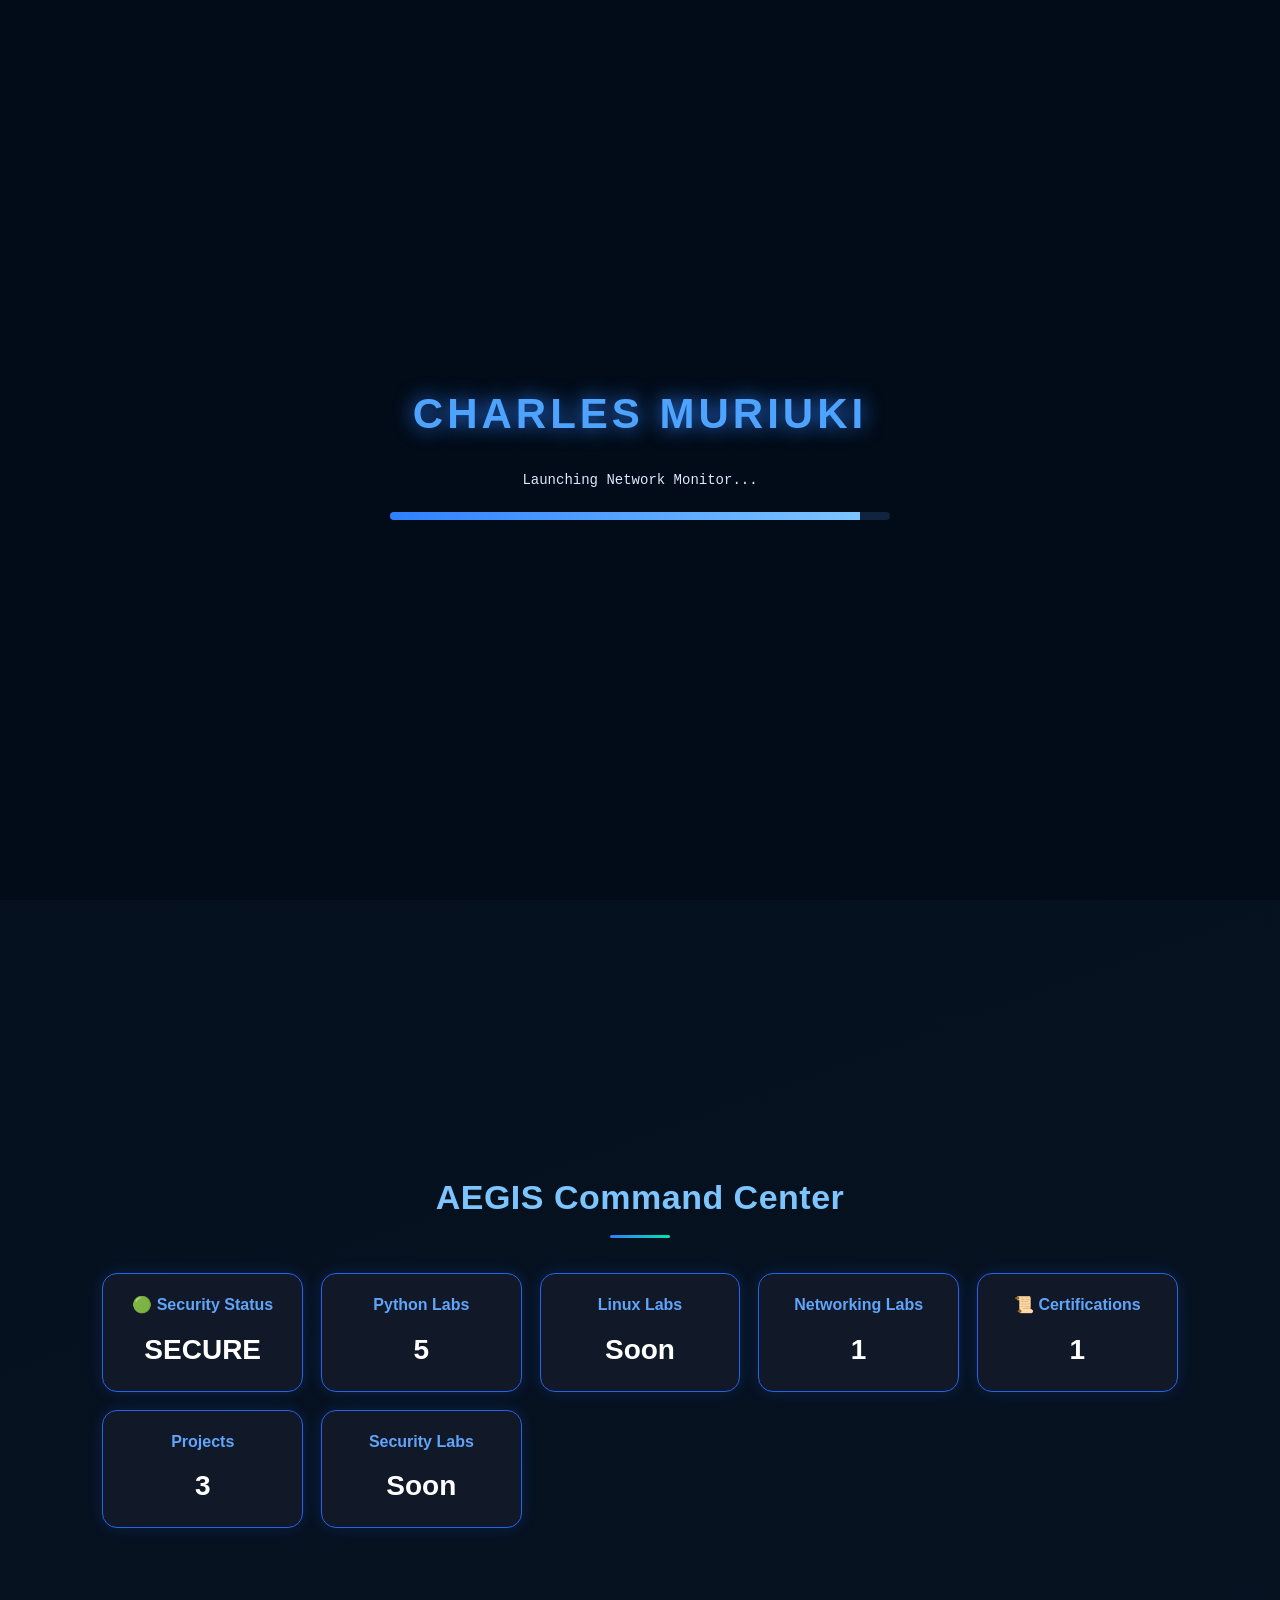
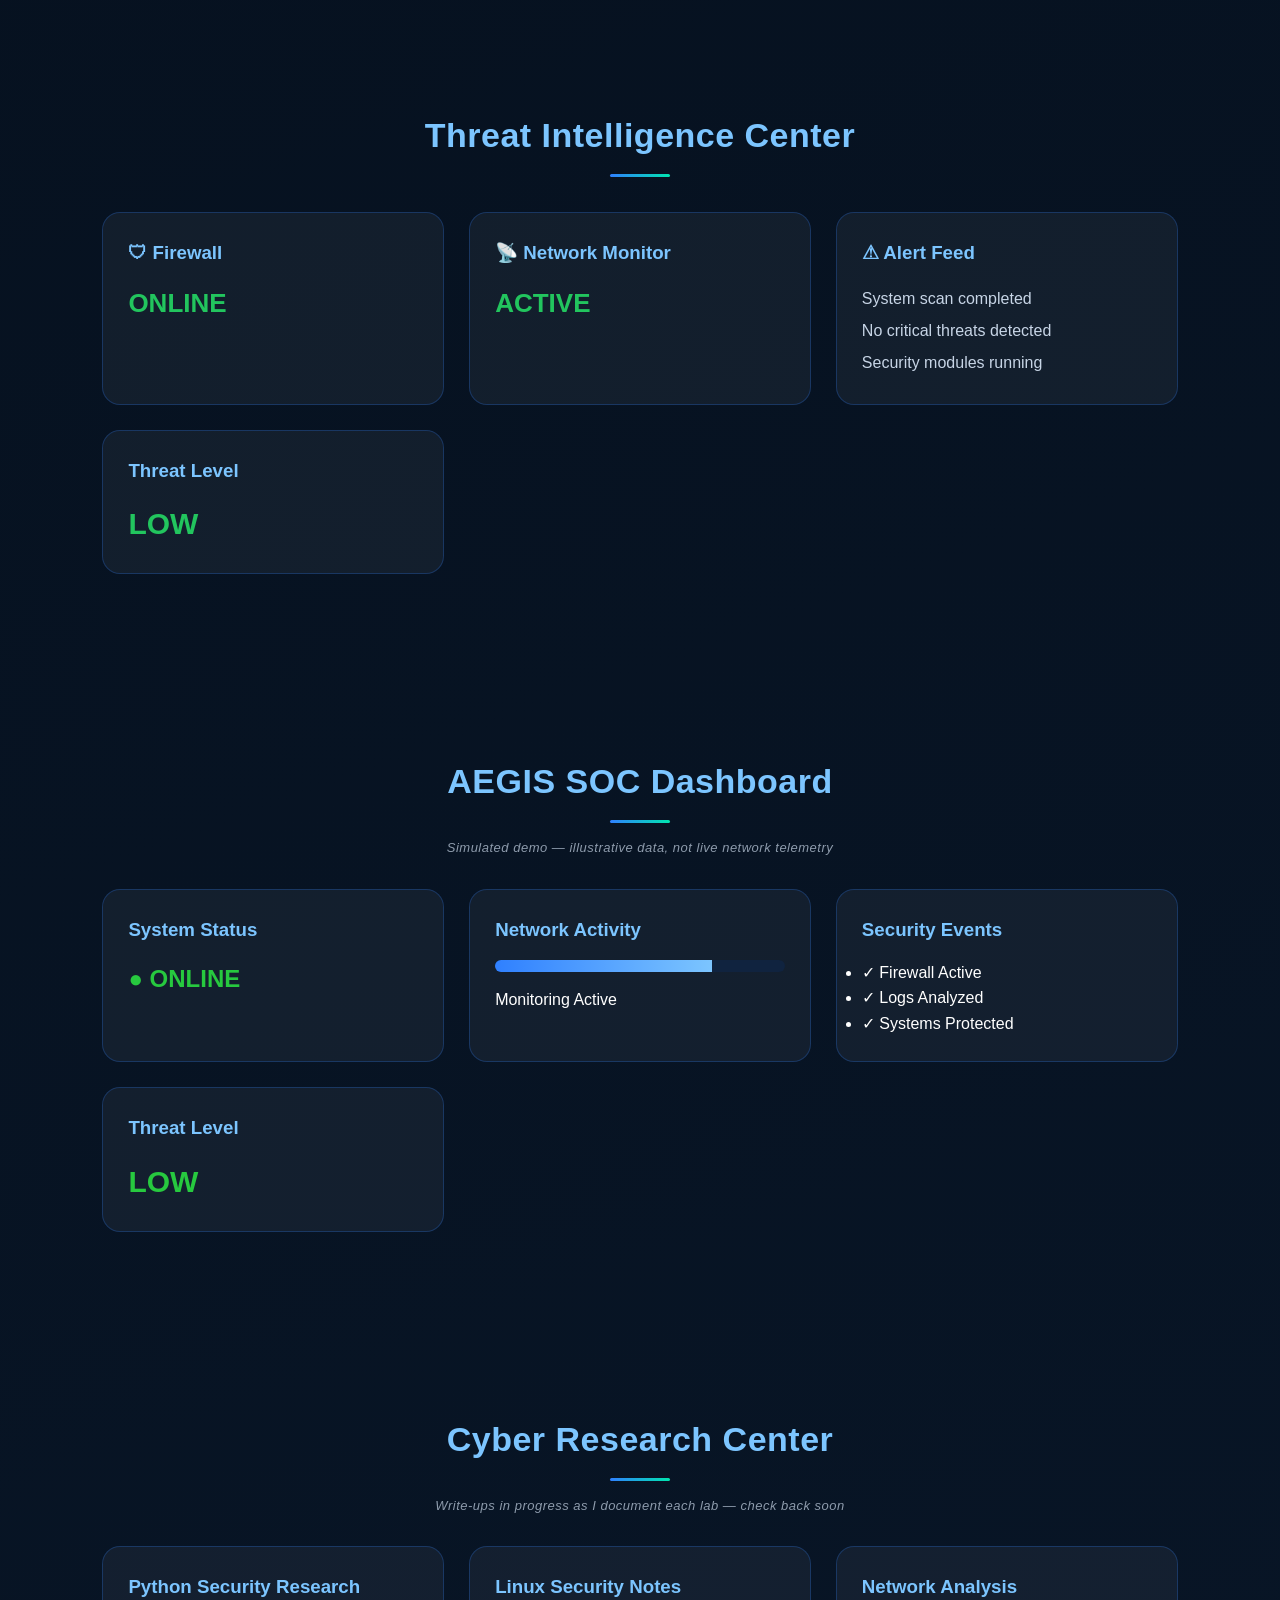
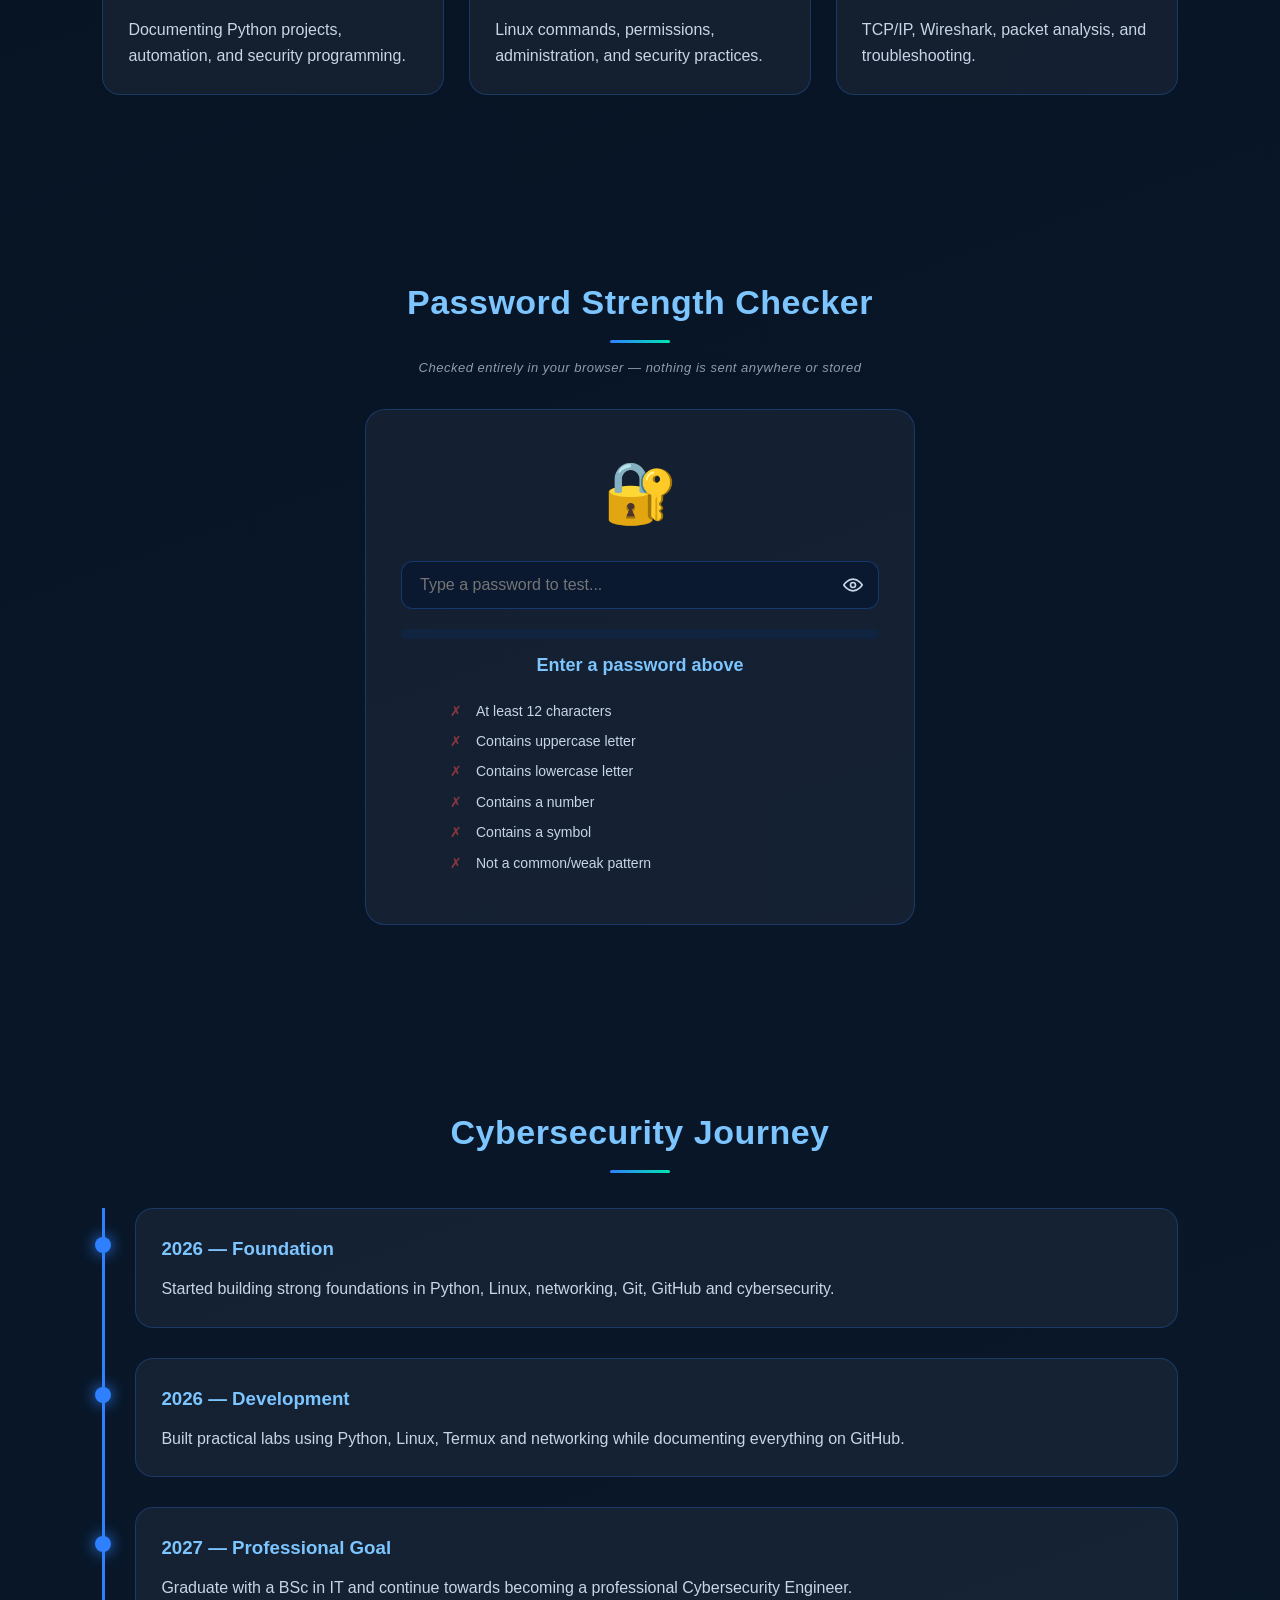
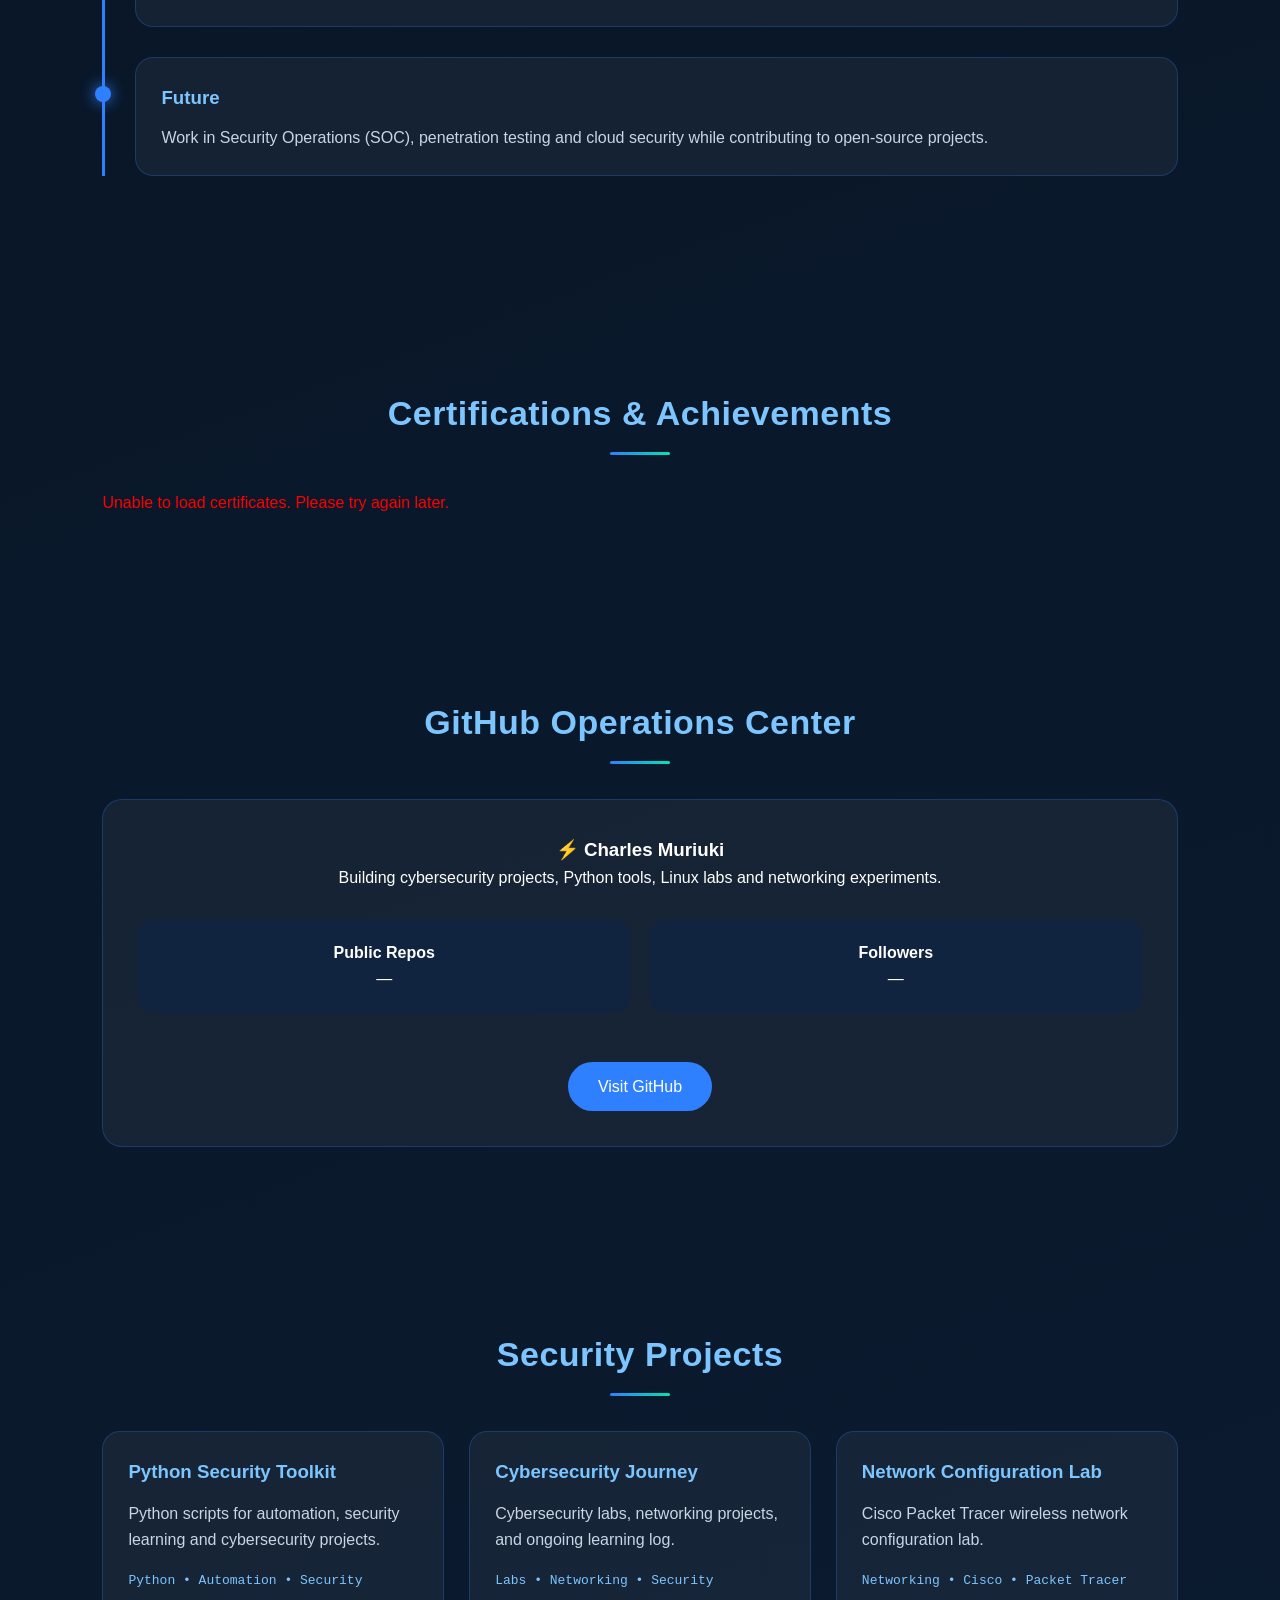
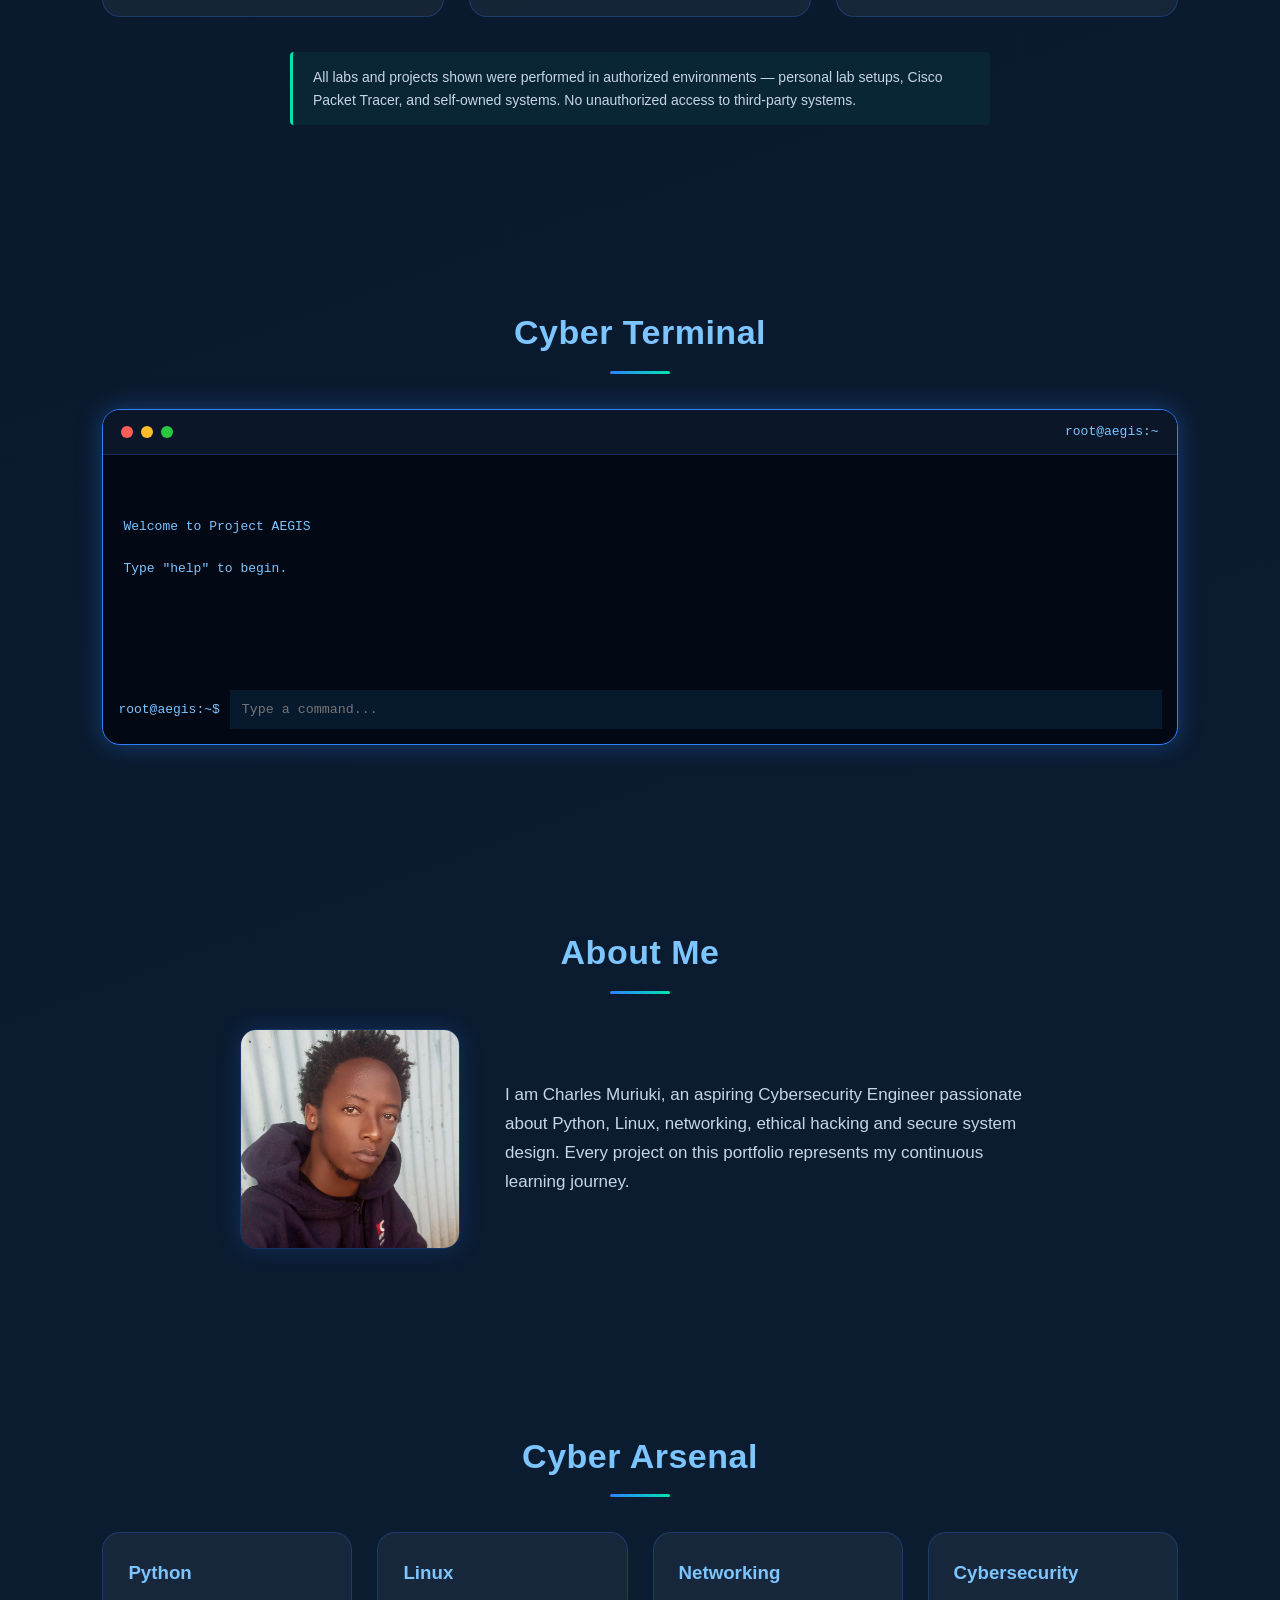
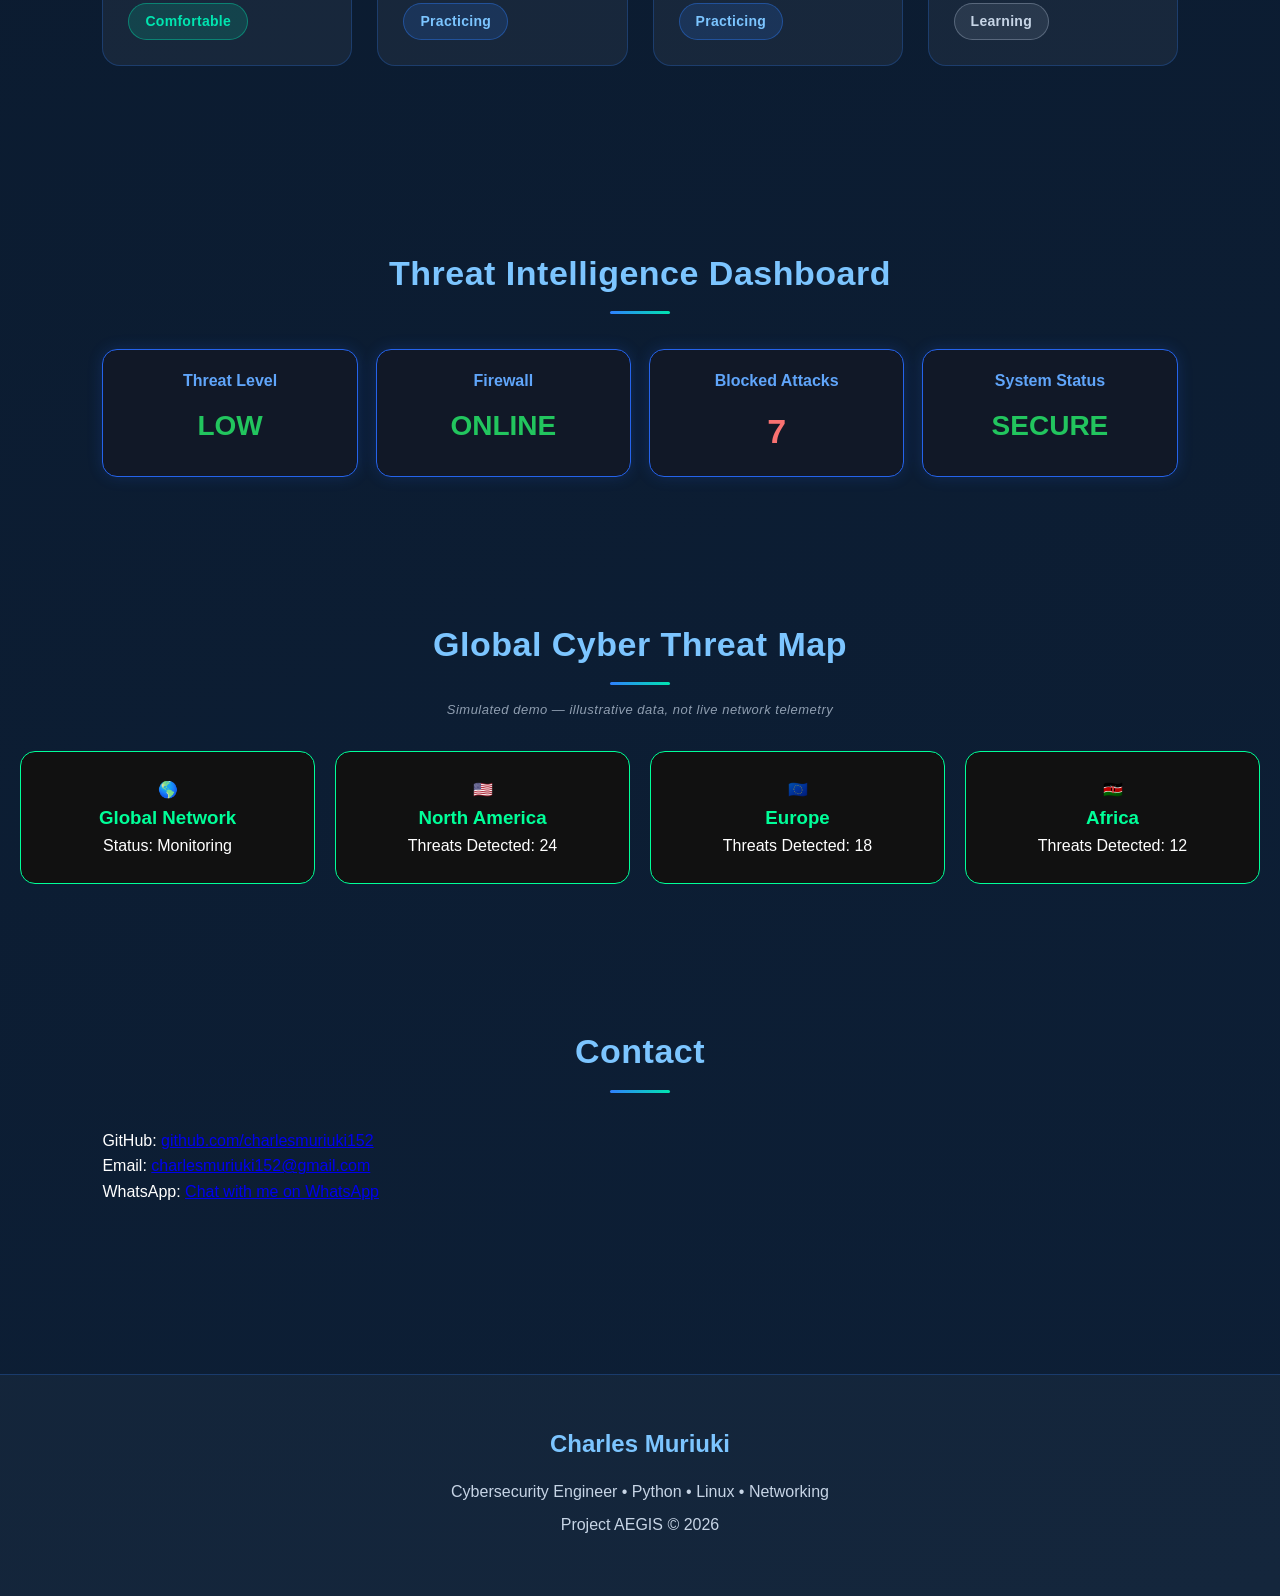
==== commit 5e35d71f: "Preview certificates inline via Google Docs viewer instead of downloading" ====
--- a/index.html
+++ b/index.html
@@ -974,7 +974,7 @@
 </footer>
 
  <script src="js/script.js?v=20260827"></script> 
- <script src="js/certificates.js?v=20260827b"></script> 
+ <script src="js/certificates.js?v=20260827c"></script> 
 
 
 <!-- =========================
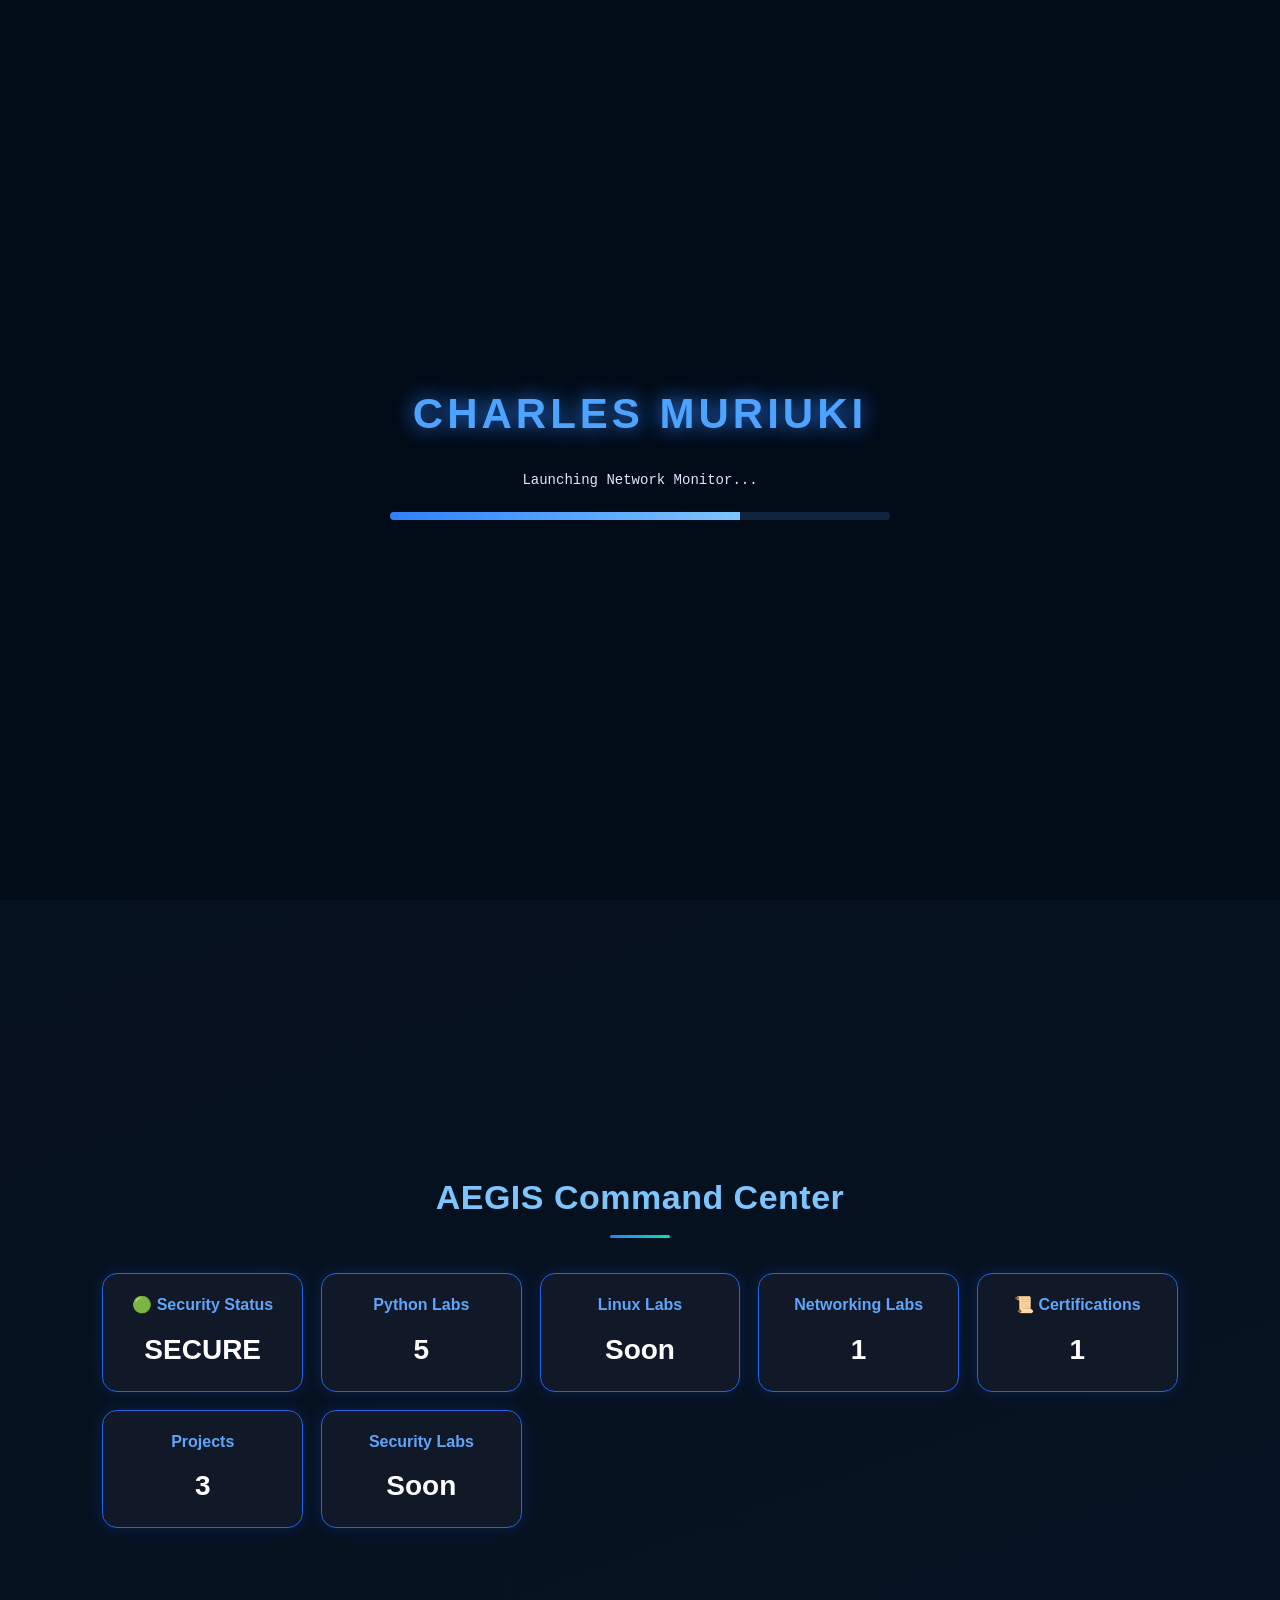
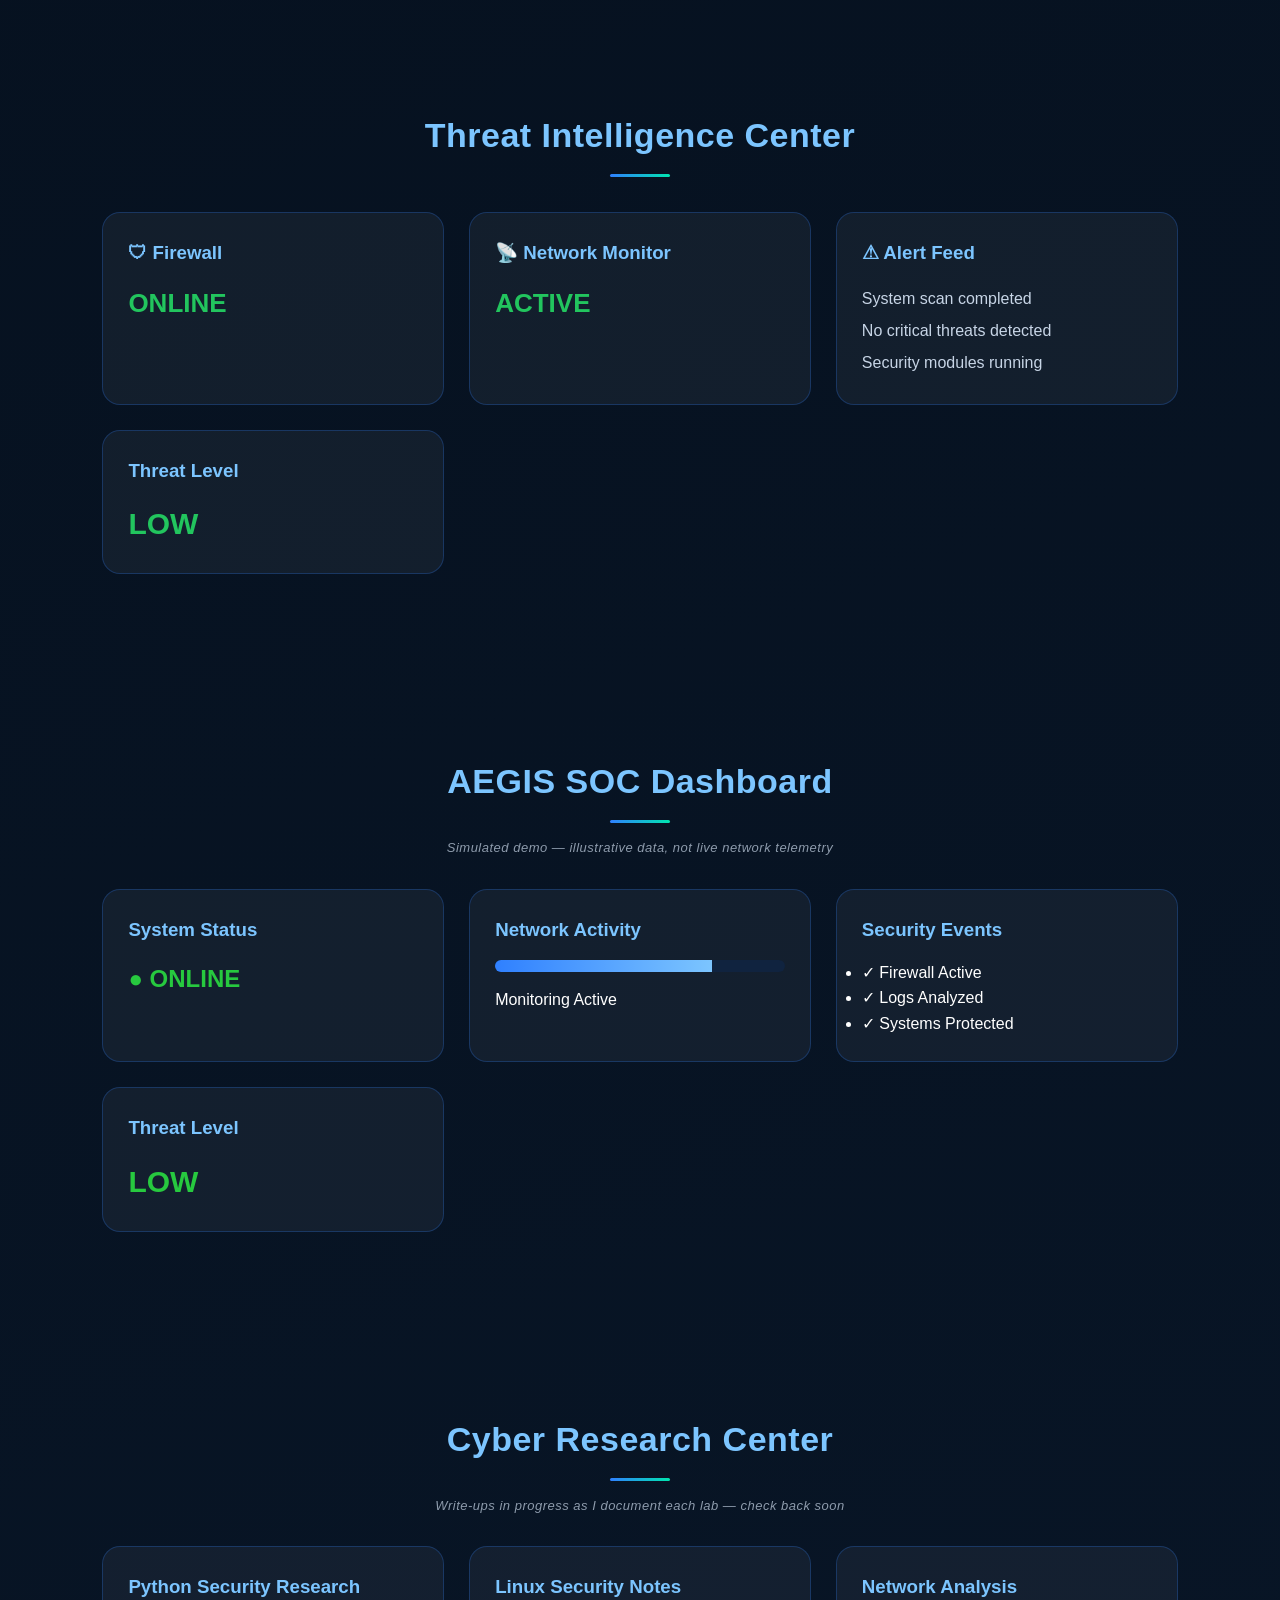
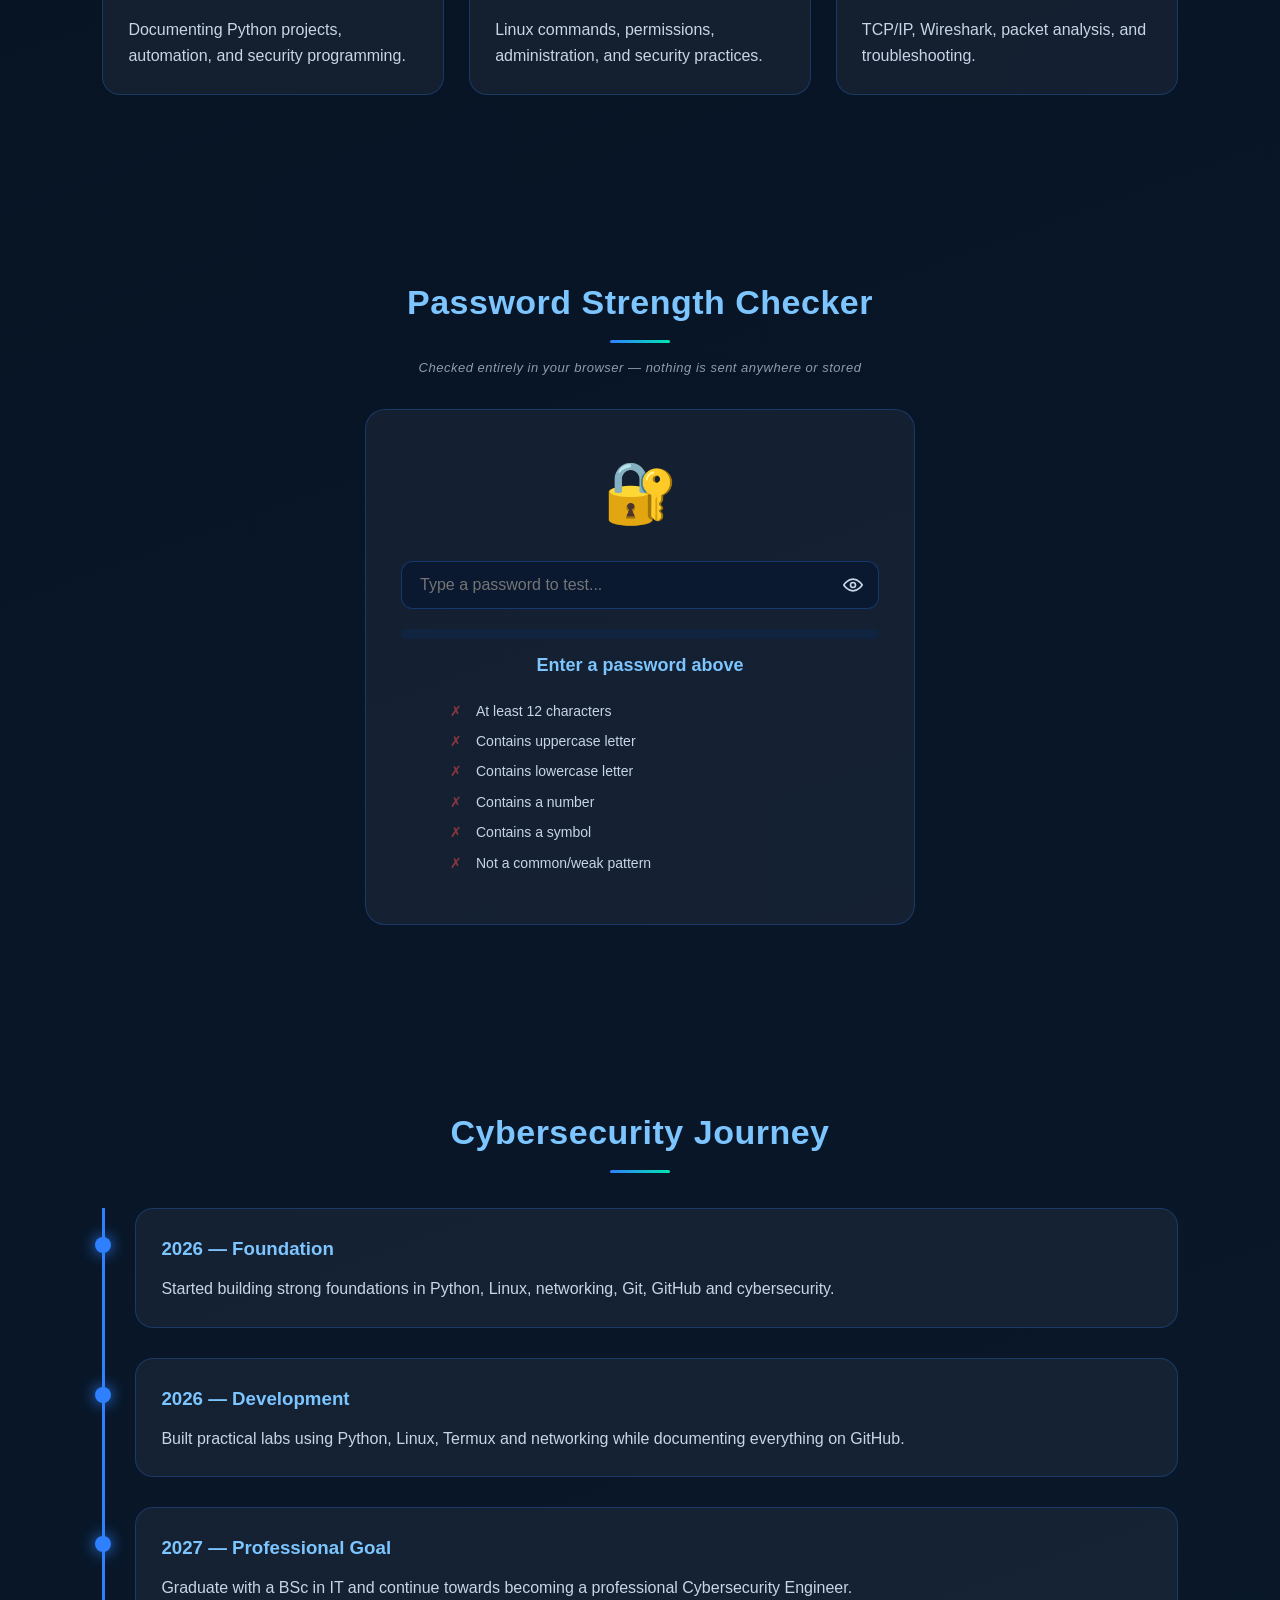
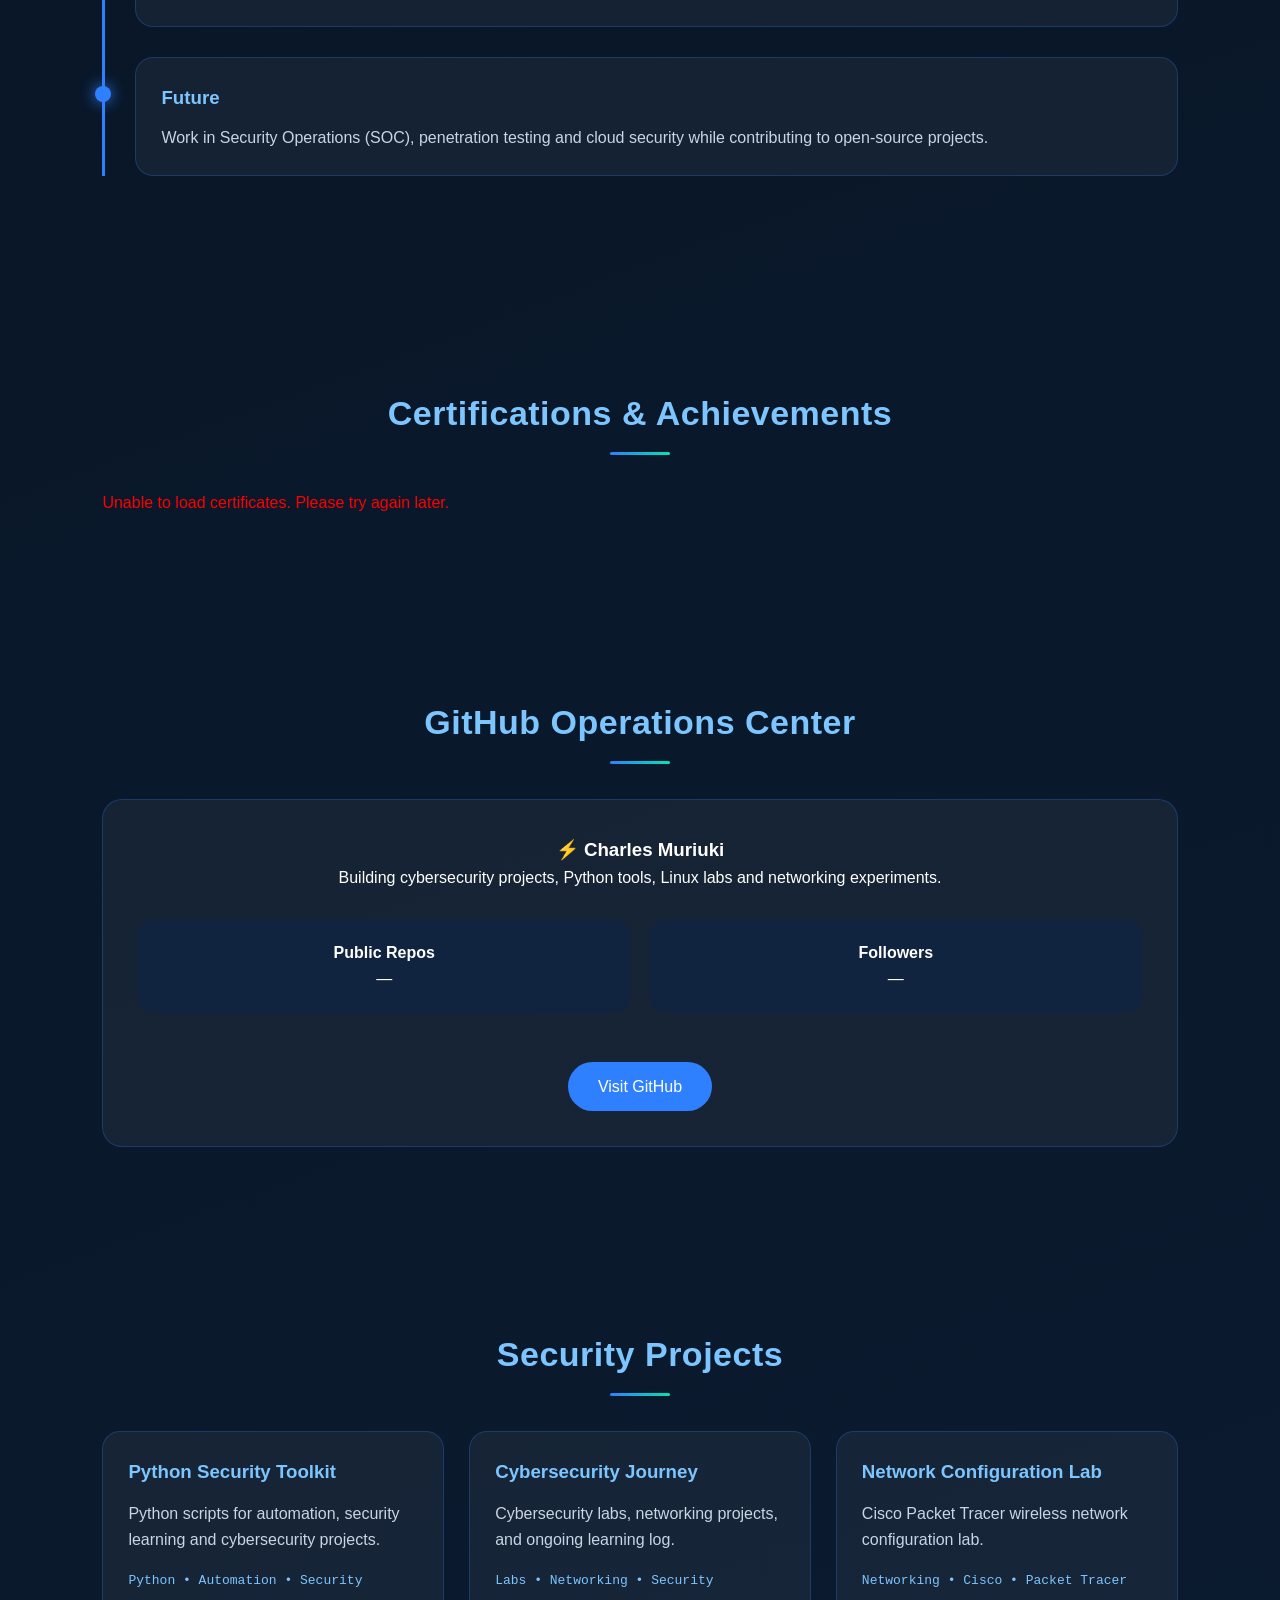
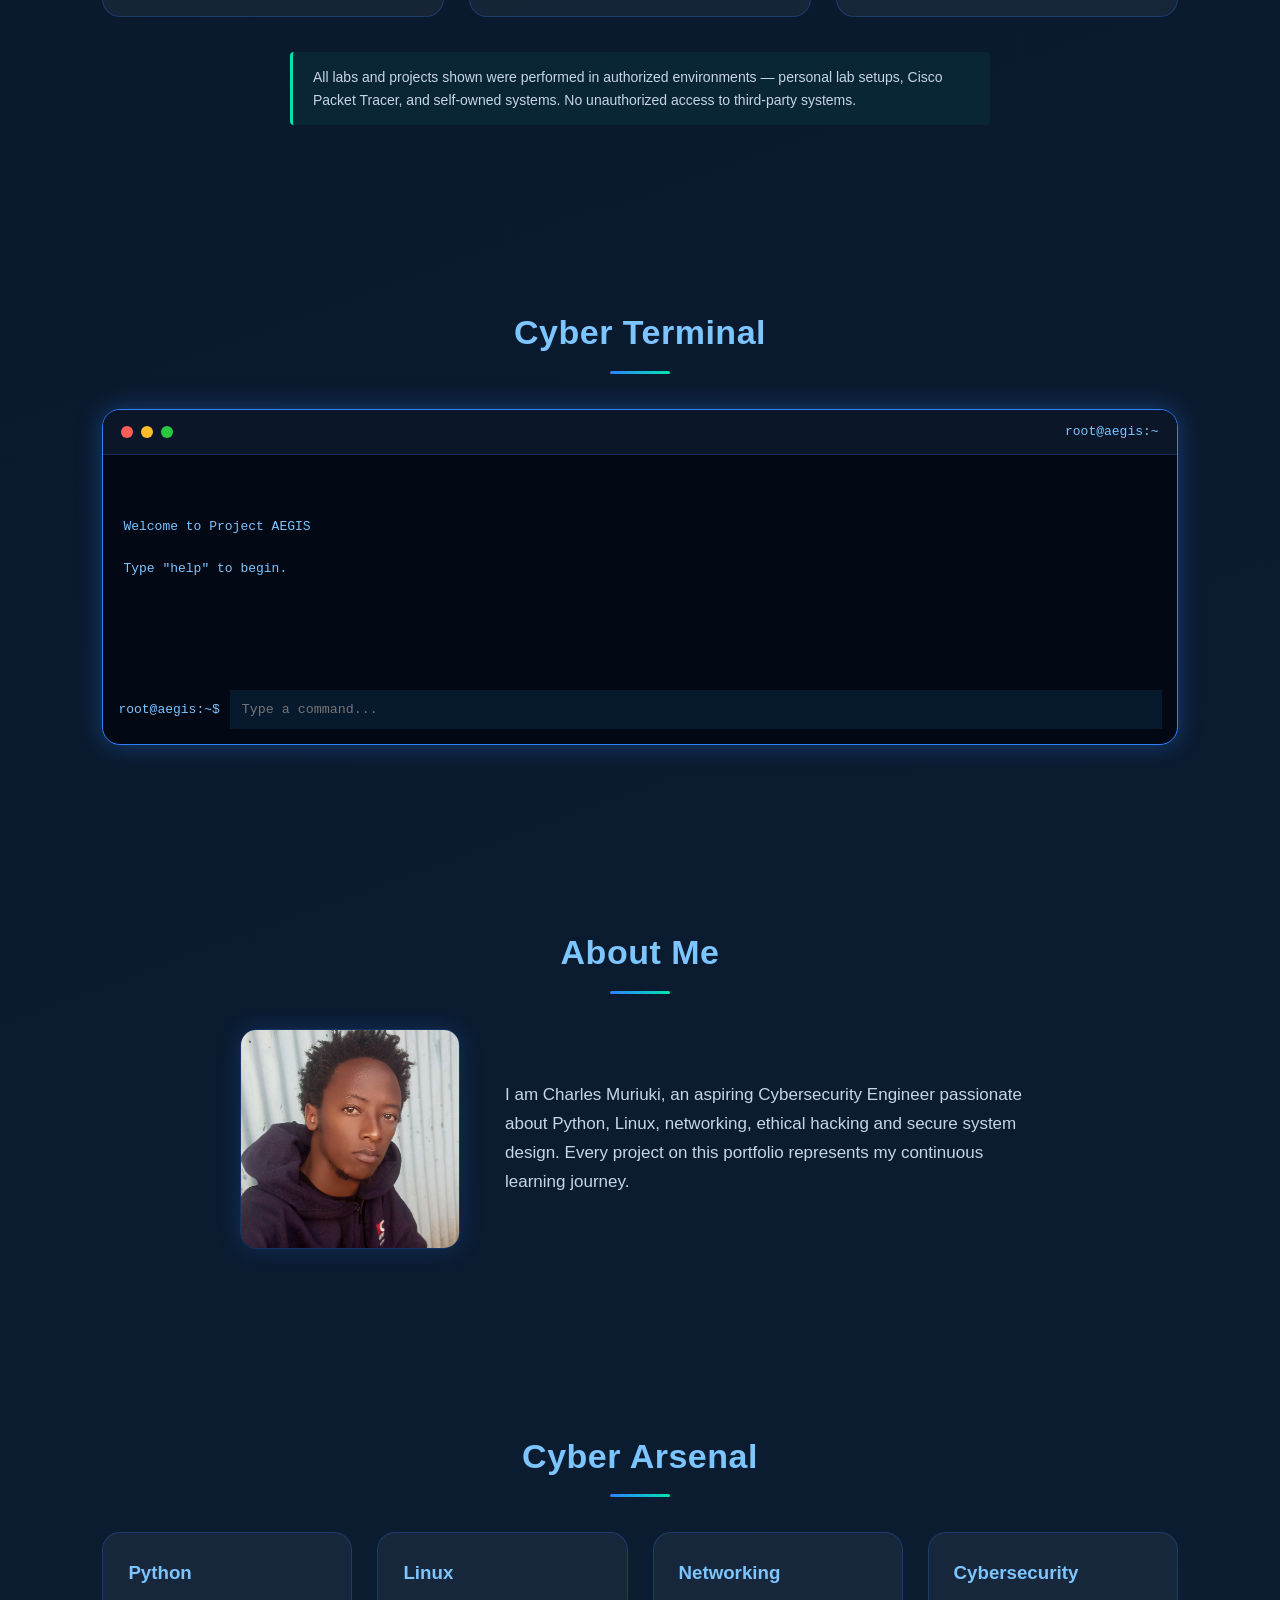
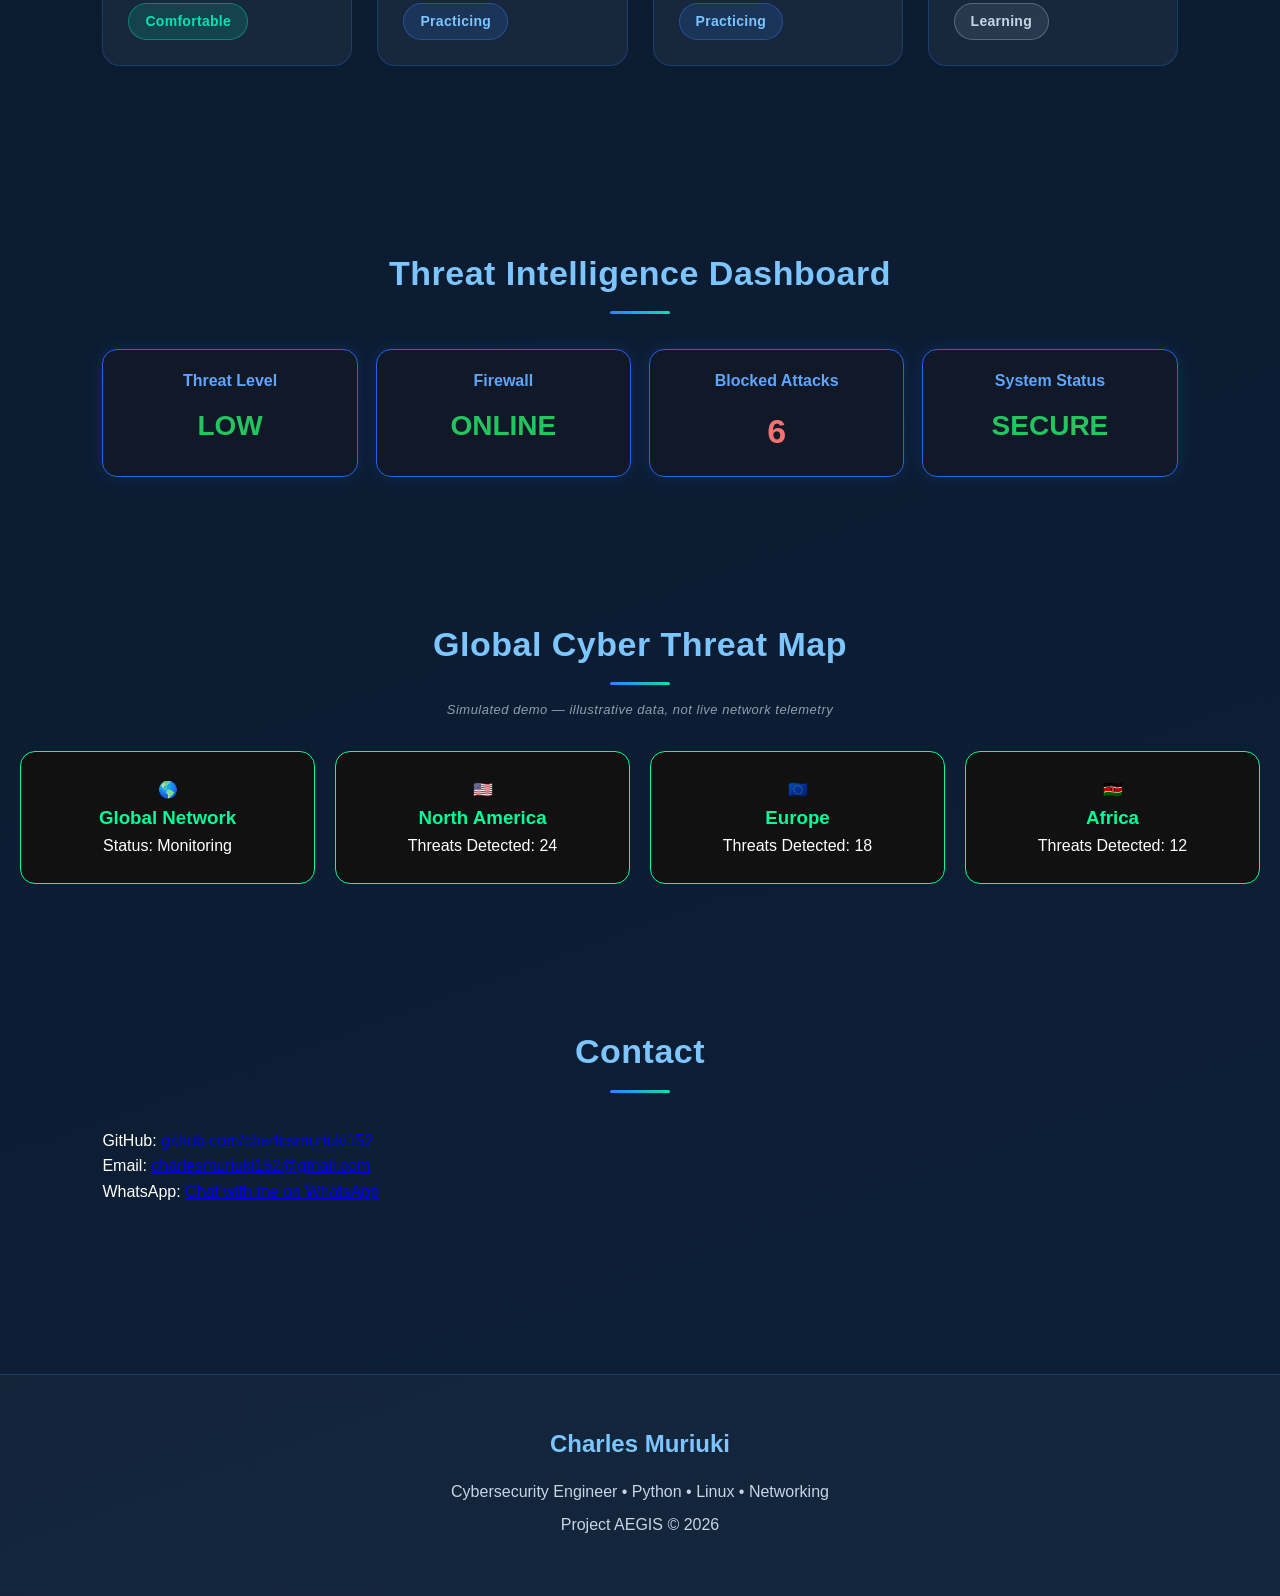
==== commit cbb96135: "Add labs manifest support" ====
--- a/index.html
+++ b/index.html
@@ -26,7 +26,7 @@
 <meta name="twitter:image" content="https://charlesmuriuki152-sketch.github.io/My-Cyber-Security-website-/assets/og-image.png">
 
 <meta name="robots" content="index, follow">
-<meta http-equiv="Content-Security-Policy" content="default-src 'self'; style-src 'self' 'unsafe-inline' https://fonts.googleapis.com; font-src https://fonts.gstatic.com; script-src 'self'; img-src 'self' data:; connect-src 'self' https://api.github.com;">
+<meta http-equiv="Content-Security-Policy" content="default-src 'self'; style-src 'self' 'unsafe-inline' https://fonts.googleapis.com; font-src https://fonts.gstatic.com; script-src 'self'; img-src 'self' data:; connect-src 'self' https://api.github.com https://raw.githubusercontent.com;">
 
 <meta name="referrer" content="strict-origin-when-cross-origin">
 
@@ -973,8 +973,8 @@
 
 </footer>
 
- <script src="js/script.js?v=20260827"></script> 
- <script src="js/certificates.js?v=20260827c"></script> 
+ <script src="js/script.js?v=20260828"></script> 
+ <script src="js/certificates.js?v=20260827d"></script> 
 
 
 <!-- =========================
